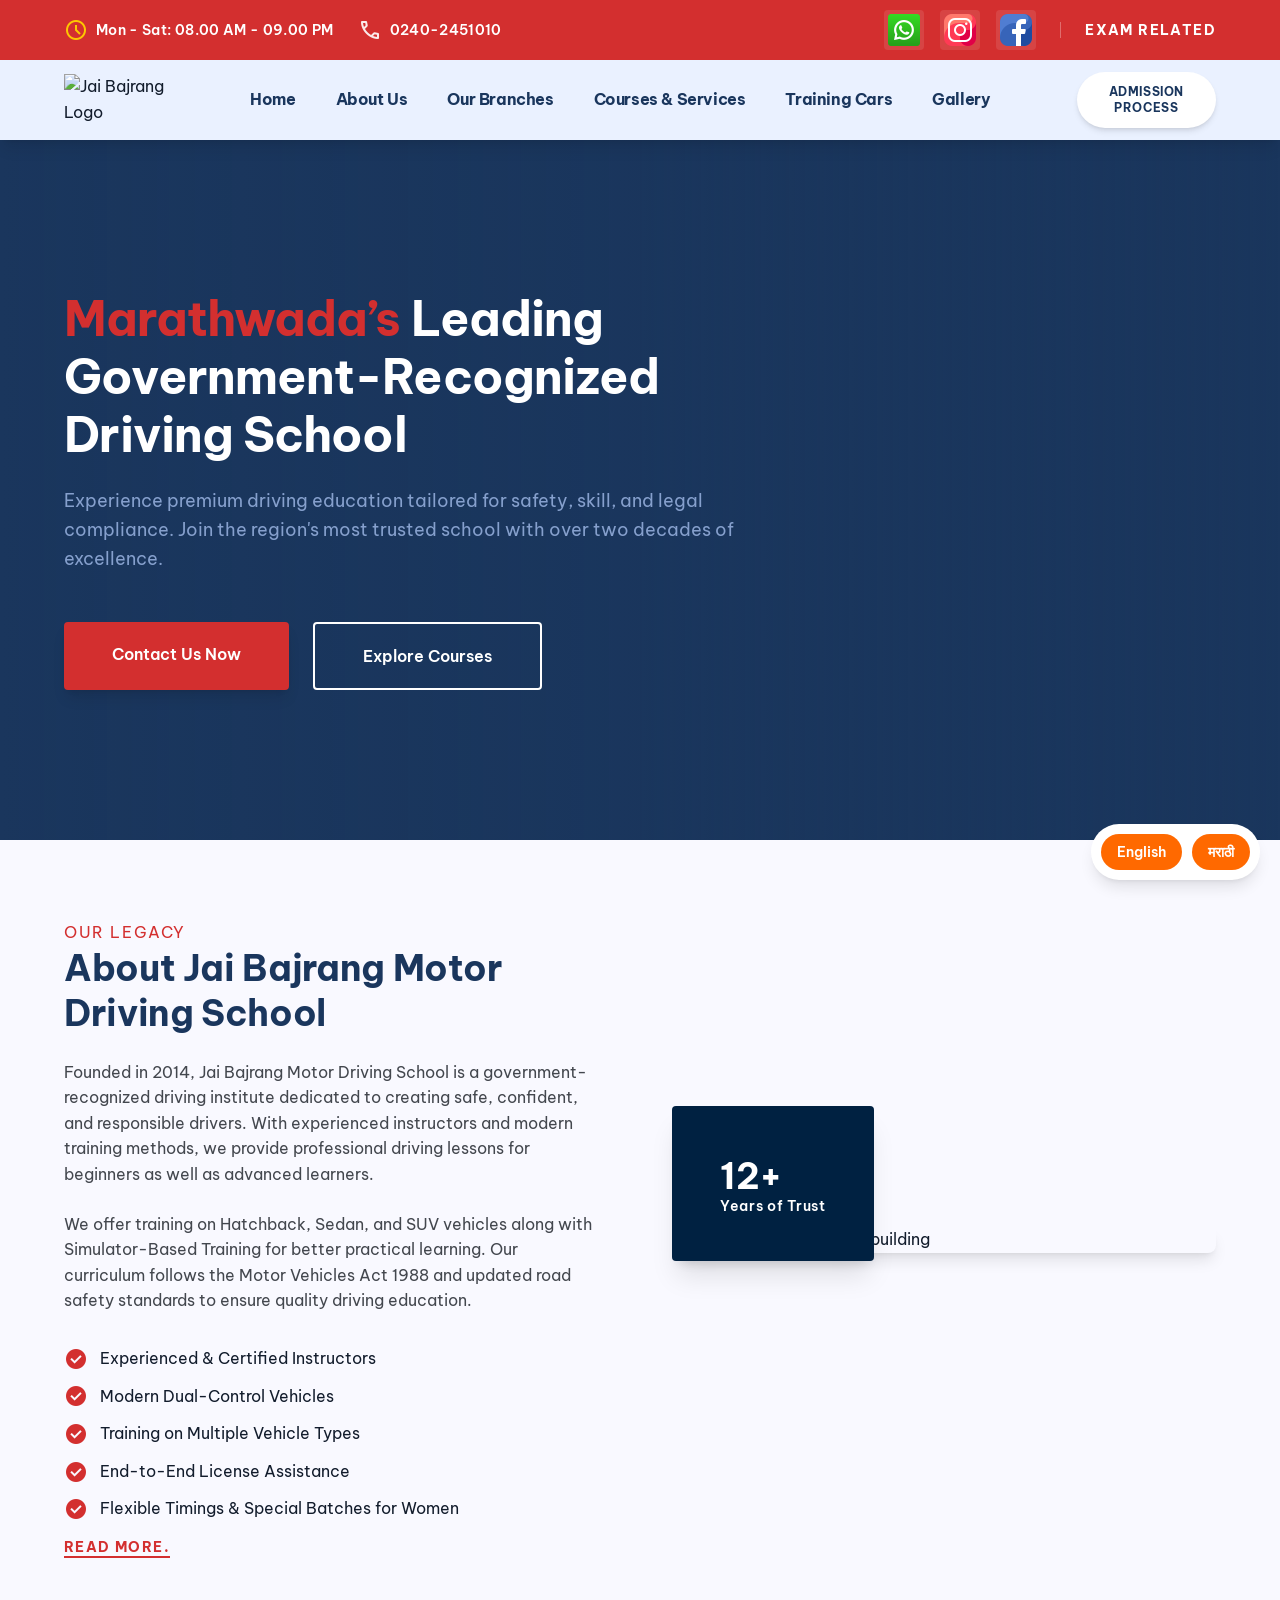
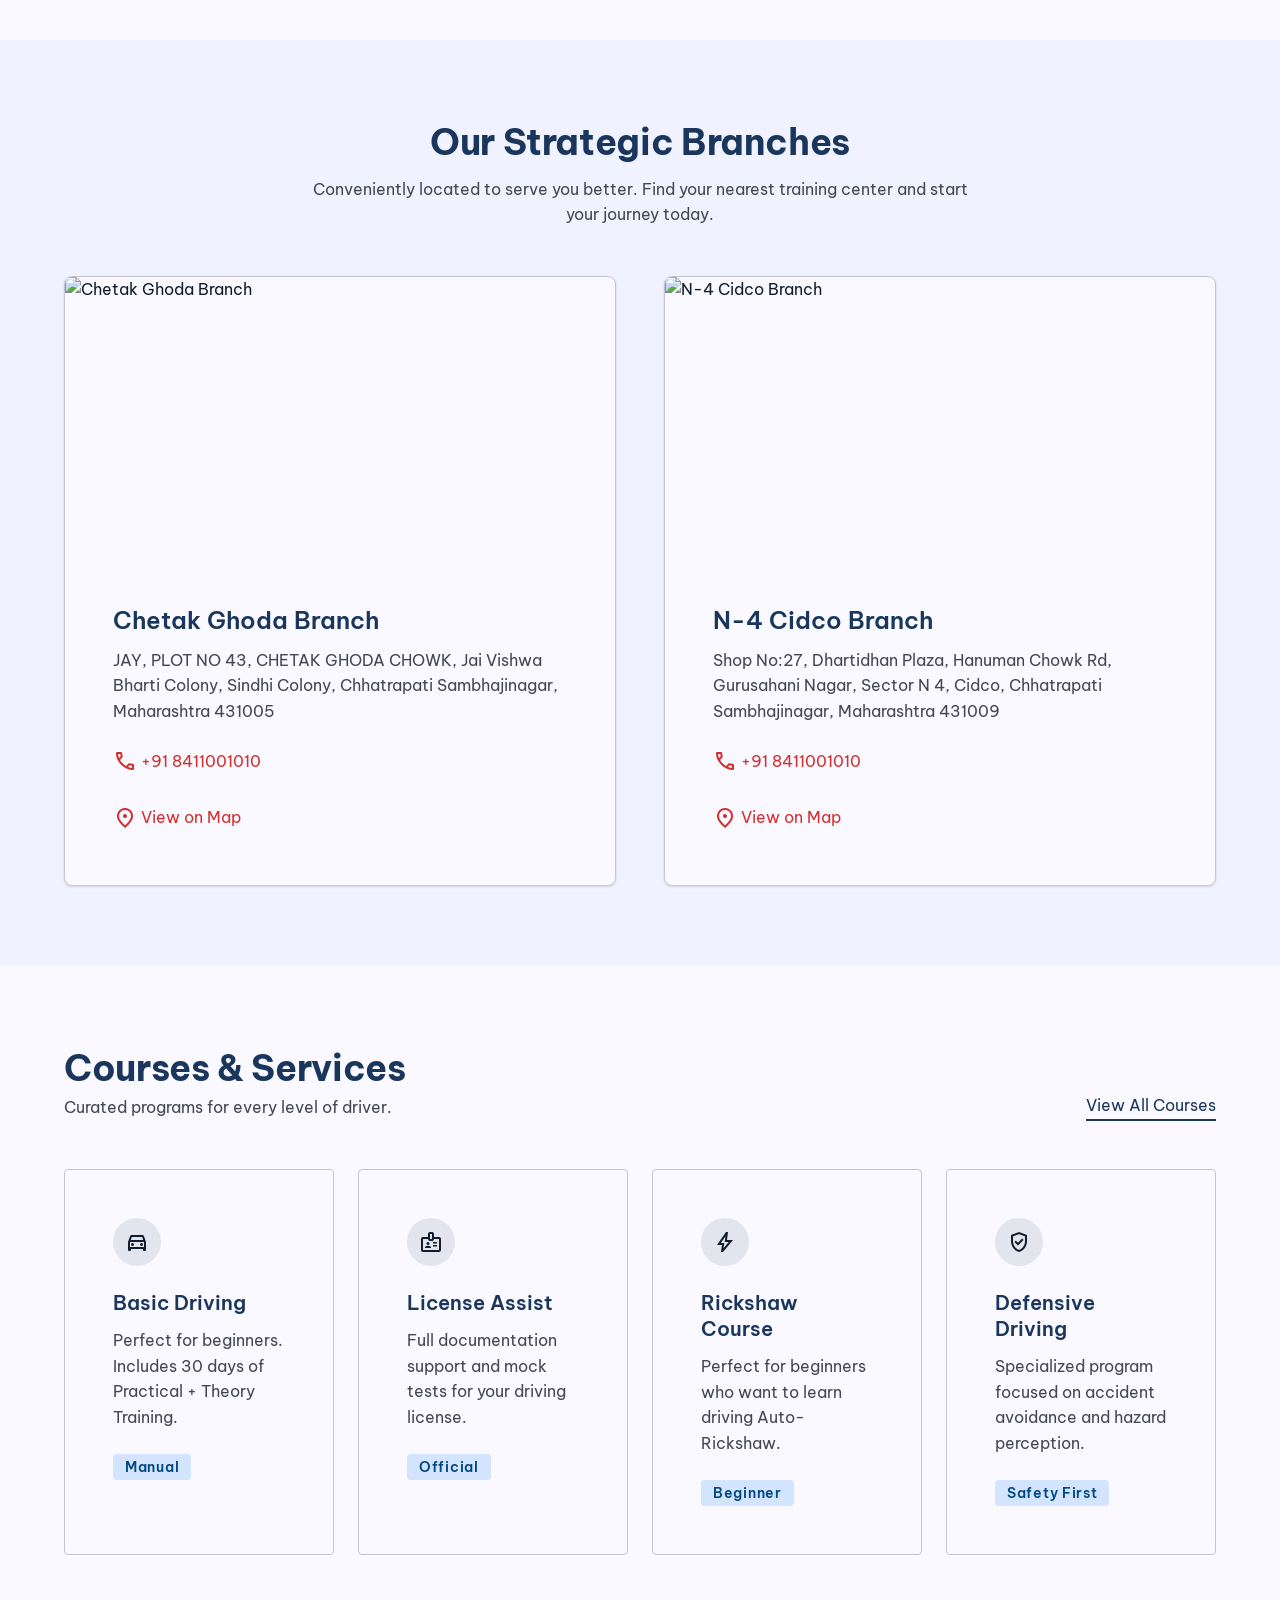
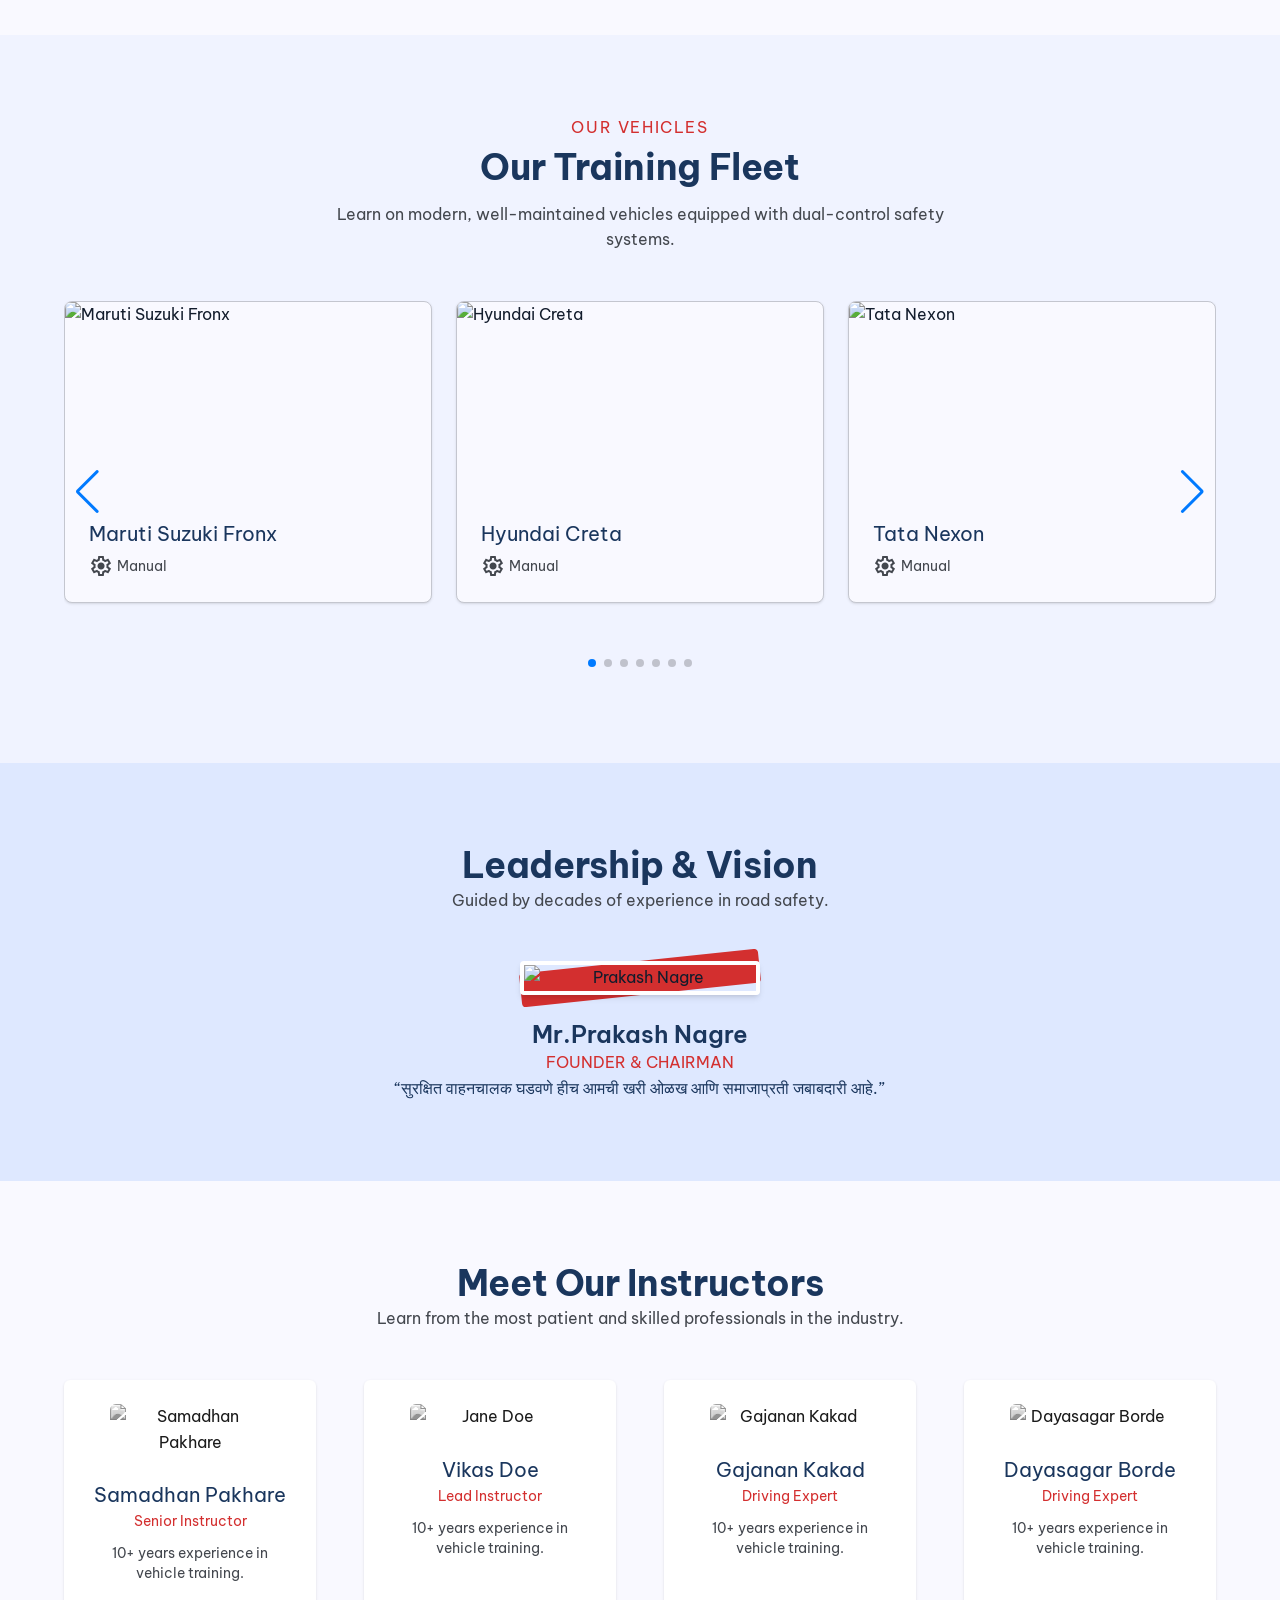
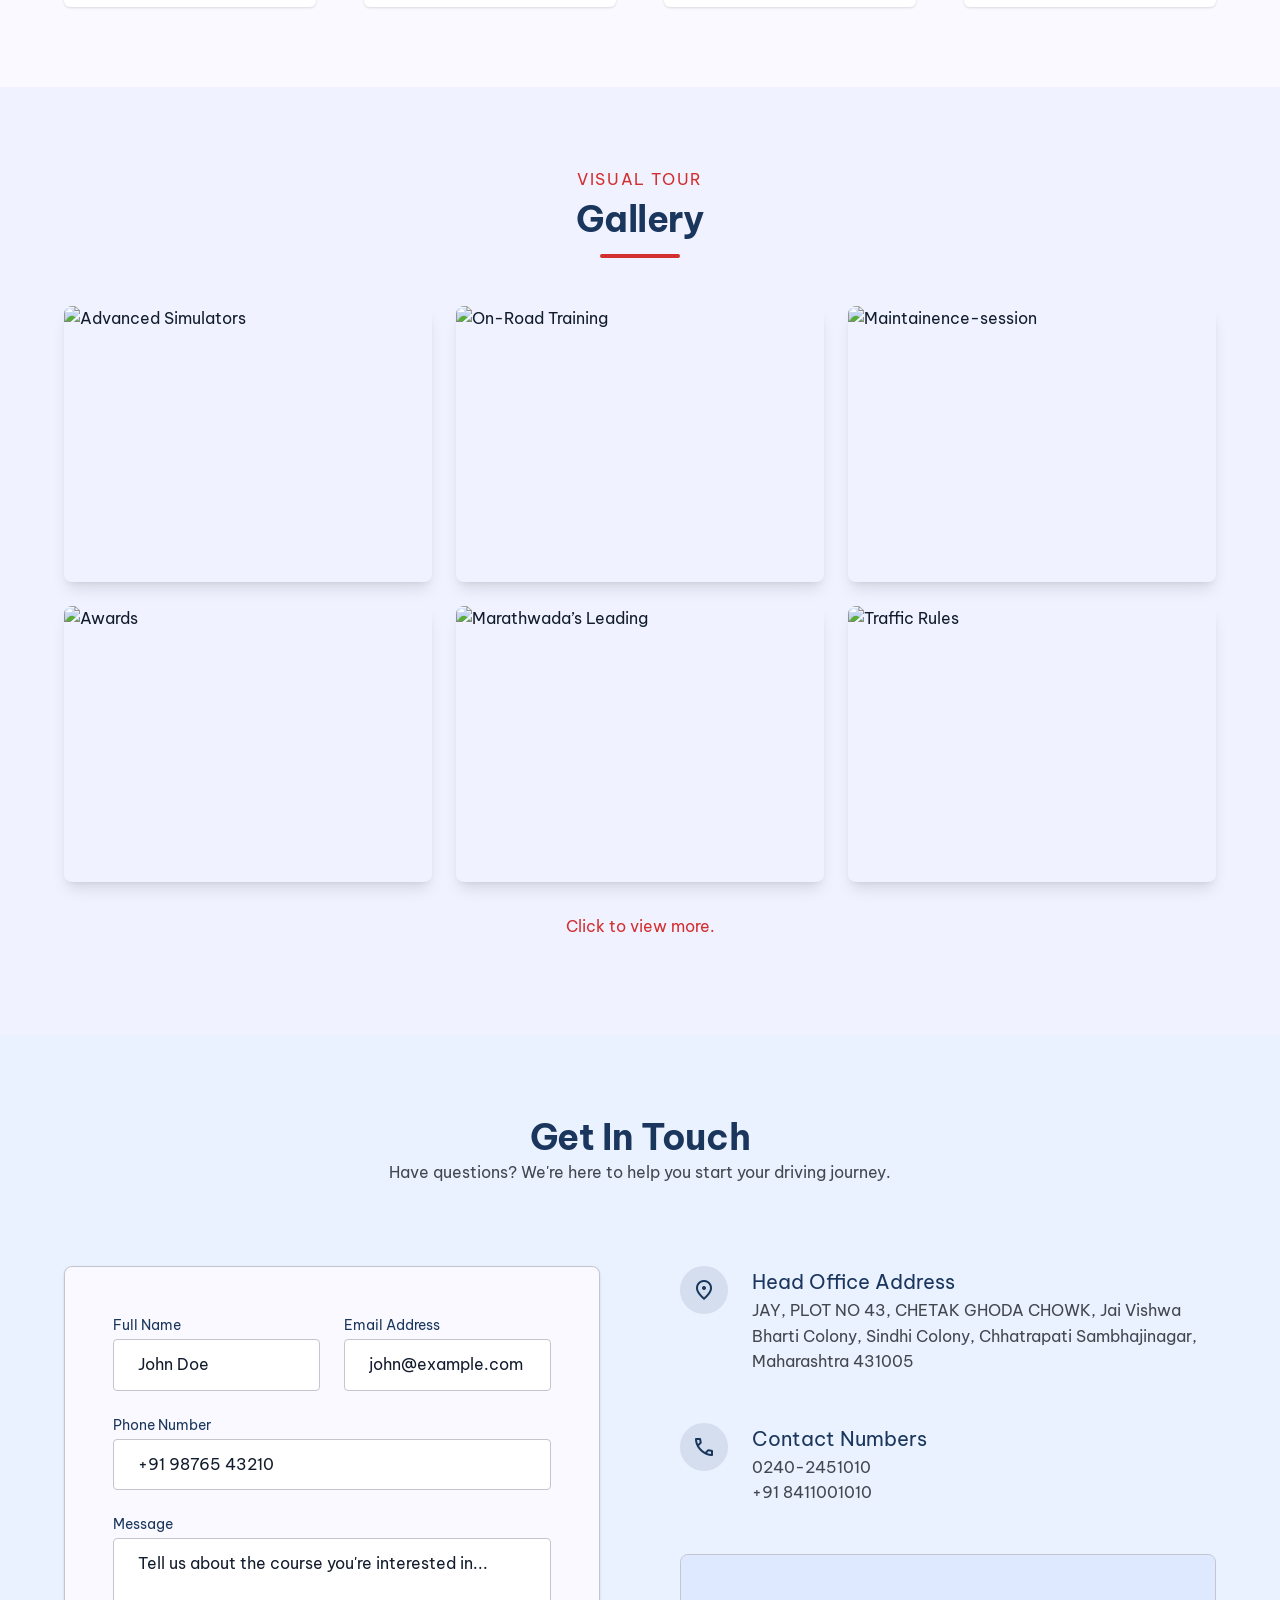
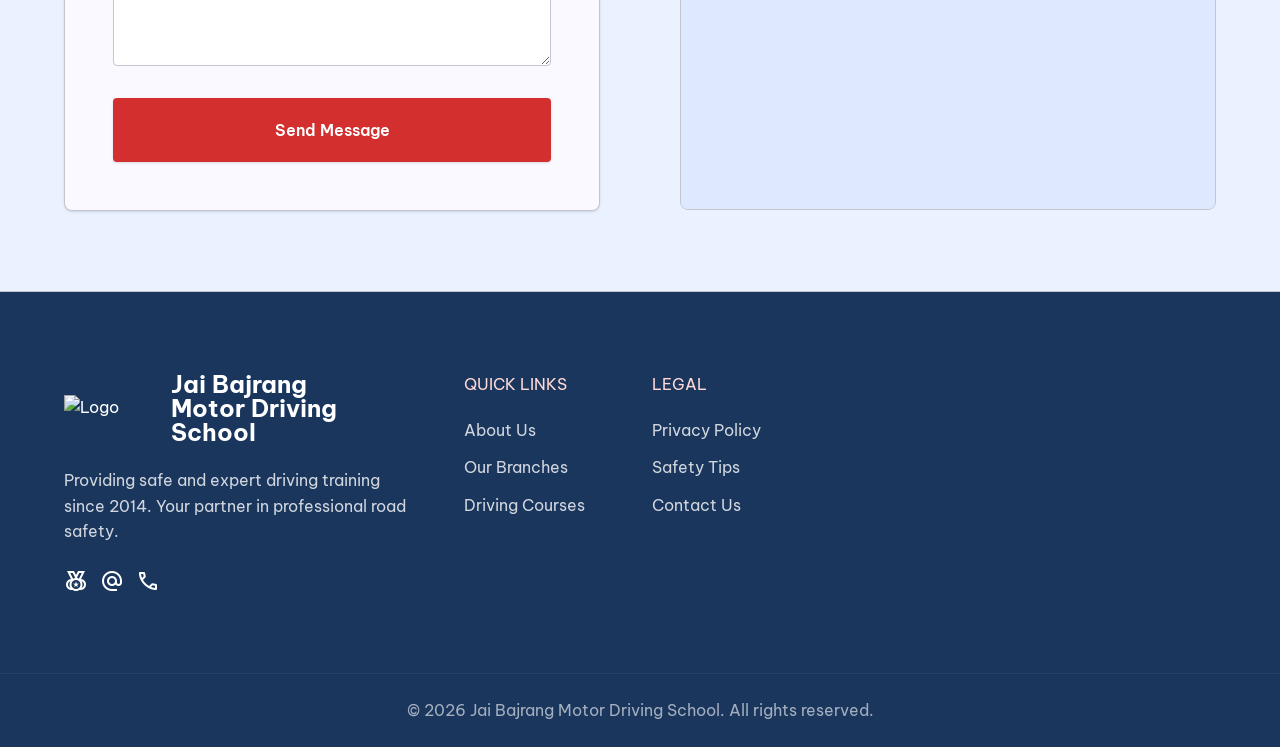
==== index.html @ cf5bb621 "first testing first testing" ====
<!doctype html>
<html lang="en">
  <head>
    <meta charset="UTF-8" />
    <meta name="viewport" content="width=device-width, initial-scale=1.0" />
    <link
      href="https://fonts.googleapis.com/css2?family=Be+Vietnam+Pro:wght@400;600;700&amp;family=Material+Symbols+Outlined:wght,FILL@100..700,0..1&amp;display=swap"
      rel="stylesheet"
    />
    <link
      href="https://cdn.jsdelivr.net/npm/swiper@11/swiper-bundle.min.css"
      rel="stylesheet"
    />
    <title>
      Jai Bajrang Motor Driving School | Best motor driving school Chhatrapati
      Sambhajinagar|Best motor driving school Aurangabad
    </title>
    <link href="./src/output.css" rel="stylesheet" />
  </head>

  <body
    class="bg-background text-on-surface text-body-md selection:bg-secondary-fixed selection:text-on-secondary-fixed"
  >
    <!-- Toggle lang  start-->
    <div id="google_translate_element" class="hidden"></div>

    <!-- Floating Language Toggle -->
    <div
      class="fixed bottom-5 right-5 z-[9999] flex gap-2.5 bg-white p-2.5 rounded-full shadow-lg"
    >
      <button
        onclick="changeLanguage('en')"
        class="border-0 px-4 py-2 rounded-full cursor-pointer text-sm font-semibold bg-orange-500 text-white transition duration-300 hover:bg-orange-600"
      >
        English
      </button>

      <button
        onclick="changeLanguage('mr')"
        class="border-0 px-4 py-2 rounded-full cursor-pointer text-sm font-semibold bg-orange-500 text-white transition duration-300 hover:bg-orange-600"
      >
        मराठी
      </button>
    </div>
    <!-- toggle lang end -->
    <!-- Header section start -->
    <header class="w-full sticky top-0 z-50 shadow-lg">
      <!-- Top Tier (High-contrast Vibrant Red) -->
      <div class="bg-secondary text-white py-2.5">
        <div
          class="max-w-container-max mx-auto px-gutter flex justify-between items-center"
        >
          <div class="flex items-center gap-6">
            <div class="flex items-center gap-2">
              <span
                class="material-symbols-outlined text-[20px] text-yellow-400"
                >schedule</span
              >
              <span class="text-sm font-semibold tracking-wide"
                >Mon - Sat: 08.00 AM - 09.00 PM</span
              >
            </div>
            <div class="hidden sm:flex items-center gap-2">
              <span class="material-symbols-outlined text-[20px] text-white/90"
                >call</span
              >
              <span class="text-sm font-semibold tracking-wide"
                ><a href="tel:0240-2451010" class="hover:text-primary"
                  >0240-2451010</a
                ></span
              >
            </div>
          </div>
          <div class="flex items-center gap-6">
            <div class="flex items-center gap-4">
              <a
                class="hover:scale-110 transition-transform duration-200 bg-white/10 p-1 rounded-sm"
                href="https://wa.me/message/PB4ZGQDD34LAD1"
                target="_blank"
              >
                <img alt="WhatsApp" class="w-8" src="Icons/whatsapp.png" />
              </a>
              <a
                class="hover:scale-110 transition-transform duration-200 bg-white/10 p-1 rounded-sm"
                href="https://www.instagram.com/_bajrang_motor_driving_school_?igsh=OGQ5ZDc2ODk2ZA=="
                target="_blank"
              >
                <img alt="Instagram" class="w-8" src="Icons/instagram.png" />
              </a>
              <a
                class="hover:scale-110 transition-transform duration-200 bg-white/10 p-1 rounded-sm"
                href="https://www.facebook.com/profile.php?id=100064113516939&mibextid=LQQJ4d"
                target="_blank"
              >
                <img alt="Facebook" class="w-8" src="Icons/facebook.png" />
              </a>
            </div>
            <div class="h-4 w-[1px] bg-white/30 hidden sm:block"></div>
            <a
              class="text-sm font-bold tracking-widest hover:text-yellow-400 transition-colors uppercase border-b border-transparent hover:border-yellow-400"
              href="studyMaterial.html"
              >Exam Related</a
            >
          </div>
        </div>
      </div>
      <!-- Bottom Tier -->
      <div class="bg-brand-light-blue py-3">
        <div
          class="max-w-container-max mx-auto px-gutter flex justify-between items-center"
        >
          <div class="flex items-center">
            <a
              class="block transition-transform hover:scale-105 duration-300"
              href="#"
            >
              <img
                alt="Jai Bajrang Logo"
                class="w-25 object-contain"
                src="https://res.cloudinary.com/dybeyyiam/image/upload/f_auto,q_auto/v1778311738/Logo_iwvyze.png"
              />
            </a>
          </div>
          <nav class="hidden lg:flex items-center gap-10">
            <a class="nav-link font-bold text-primary tracking-tight" href="#"
              >Home</a
            >
            <a
              class="nav-link font-bold text-primary tracking-tight"
              href="#about-section"
              >About Us</a
            >
            <a
              class="nav-link font-bold text-primary tracking-tight"
              href="#branch-section"
              >Our Branches</a
            >
            <a
              class="nav-link font-bold text-primary tracking-tight"
              href="#courses-section"
              >Courses & Services</a
            >
            <a
              class="nav-link font-bold text-primary tracking-tight"
              href="#cars-section"
              >Training Cars</a
            >
            <a
              class="nav-link font-bold text-primary tracking-tight"
              href="#gallery-section"
            >
              Gallery</a
            >
          </nav>
          <div class="flex items-center text-center">
            <a
              href="admissionProcess.html"
              class="bg-white text-primary px-8 py-3 rounded-full font-bold uppercase text-xs tracking-wider shadow-md hover:bg-primary hover:text-white hover:shadow-lg transition-all duration-300 active:scale-95"
            >
              Admission <br />
              Process
            </a>
          </div>
        </div>
      </div>
    </header>
    <!-- Header section end -->

    <!-- Main section start -->
    <main>
      <!-- Hero Section Start-->
      <section
        class="relative h-[700px] w-full flex items-center overflow-hidden bg-primary-container"
      >
        <div class="absolute inset-0 z-0">
          <div
            class="w-full h-full bg-cover bg-center opacity-60 mix-blend-overlay"
            style="
              background-image: url(&quot;https://res.cloudinary.com/dybeyyiam/image/upload/v1778311727/cover_ixnvjg.jpg&quot;);
            "
          ></div>
          <div
            class="absolute inset-0 bg-linear-to-r from-primary via-primary/80 to-transparent"
          ></div>
        </div>
        <div
          class="relative z-10 max-w-container-max mx-auto px-gutter w-full reveal"
        >
          <div class="max-w-2xl">
            <h1 class="font-h1 text-h1 text-white mb-md">
              <span class="text-secondary">Marathwada’s</span> Leading
              Government-Recognized Driving School
            </h1>
            <p
              class="text-body-lg text-body-lg text-on-primary-container mb-lg"
            >
              Experience premium driving education tailored for safety, skill,
              and legal compliance. Join the region's most trusted school with
              over two decades of excellence.
            </p>
            <div class="flex flex-wrap gap-md">
              <a
                href="https://wa.me/message/PB4ZGQDD34LAD1"
                class="bg-secondary text-on-secondary px-lg py-md rounded-lg font-button text-button shadow-lg hover:brightness-110 active:scale-95 transition-all"
              >
                Contact Us Now
              </a>
              <a
                href="#courses-section"
                target="_blank"
                class="border-2 border-white text-white px-lg py-md rounded-lg font-button text-button hover:bg-white/10 active:scale-95 transition-all"
              >
                Explore Courses
              </a>
            </div>
          </div>
        </div>
      </section>
      <!-- Hero Section END -->

      <!-- About Section Start -->
      <section id="about-section" class="py-xl bg-surface">
        <div class="max-w-container-max mx-auto px-gutter">
          <div class="grid grid-cols-1 lg:grid-cols-2 gap-xl items-center">
            <div class="space-y-md reveal">
              <span
                class="text-secondary font-label-bold uppercase tracking-widest"
                >Our Legacy</span
              >
              <h2 class="font-h2 text-h2 text-primary">
                About Jai Bajrang Motor Driving School
              </h2>
              <p class="text-body-md text-body-md text-on-surface-variant">
                Founded in 2014, Jai Bajrang Motor Driving School is a
                government-recognized driving institute dedicated to creating
                safe, confident, and responsible drivers. With experienced
                instructors and modern training methods, we provide professional
                driving lessons for beginners as well as advanced learners.
              </p>
              <p class="text-body-md text-body-md text-on-surface-variant">
                We offer training on Hatchback, Sedan, and SUV vehicles along
                with Simulator-Based Training for better practical learning. Our
                curriculum follows the Motor Vehicles Act 1988 and updated road
                safety standards to ensure quality driving education.
              </p>
              <ul class="space-y-sm pt-base">
                <li class="flex items-center gap-sm">
                  <span
                    class="material-symbols-outlined text-secondary"
                    style="font-variation-settings: &quot;FILL&quot; 1"
                    >check_circle</span
                  >
                  <span class="font-label-bold"
                    >Experienced & Certified Instructors</span
                  >
                </li>
                <li class="flex items-center gap-sm">
                  <span
                    class="material-symbols-outlined text-secondary"
                    style="font-variation-settings: &quot;FILL&quot; 1"
                    >check_circle</span
                  >
                  <span class="font-label-bold"
                    >Modern Dual-Control Vehicles</span
                  >
                </li>
                <li class="flex items-center gap-sm">
                  <span
                    class="material-symbols-outlined text-secondary"
                    style="font-variation-settings: &quot;FILL&quot; 1"
                    >check_circle</span
                  >
                  <span class="font-label-bold"
                    >Training on Multiple Vehicle Types</span
                  >
                </li>

                <li class="flex items-center gap-sm">
                  <span
                    class="material-symbols-outlined text-secondary"
                    style="font-variation-settings: &quot;FILL&quot; 1"
                    >check_circle</span
                  >
                  <span class="font-label-bold"
                    >End-to-End License Assistance</span
                  >
                </li>

                <li class="flex items-center gap-sm">
                  <span
                    class="material-symbols-outlined text-secondary"
                    style="font-variation-settings: &quot;FILL&quot; 1"
                    >check_circle</span
                  >
                  <span class="font-label-bold"
                    >Flexible Timings & Special Batches for Women</span
                  >
                </li>

                <li class="gap-sm">
                  <a
                    class="text-sm text-secondary font-bold tracking-widest hover:text-primary transition-colors uppercase border-b-2"
                    href="#"
                    >Read More.</a
                  >
                </li>
              </ul>
            </div>
            <div class="relative reveal">
              <img
                alt="Modern driving school building"
                class="rounded-xl shadow-lg w-full h-auto object-cover"
                src="https://res.cloudinary.com/dybeyyiam/image/upload/f_auto,q_auto/v1778311726/article_a2cuhw.jpg"
              />
              <div
                class="absolute -bottom-base -left-base bg-tertiary text-on-tertiary p-lg rounded-lg shadow-xl hidden md:block"
              >
                <div class="text-h2 font-h2">12+</div>
                <div class="text-label-bold">Years of Trust</div>
              </div>
            </div>
          </div>
        </div>
      </section>
      <!-- About Section END -->

      <!-- Branches Section Start -->
      <section id="branch-section" class="py-xl bg-surface-container-low">
        <div
          class="max-w-container-max mx-auto px-gutter text-center mb-lg reveal"
        >
          <h2 class="font-h2 text-h2 text-primary mb-sm">
            Our Strategic Branches
          </h2>
          <p class="text-on-surface-variant max-w-2xl mx-auto">
            Conveniently located to serve you better. Find your nearest training
            center and start your journey today.
          </p>
        </div>
        <div
          class="max-w-container-max mx-auto px-gutter grid grid-cols-1 md:grid-cols-2 gap-lg reveal"
        >
          <!-- Branch 1 -->
          <div
            class="bg-surface rounded-xl overflow-hidden shadow-sm border border-outline-variant hover:shadow-md transition-shadow flex flex-col"
          >
            <img
              alt="Chetak Ghoda Branch"
              class="h-70 w-full object-cover"
              src="https://res.cloudinary.com/dybeyyiam/image/upload/f_auto,q_auto/v1778311726/chetakGhodaBranch_win5jb.webp"
            />
            <div class="p-lg flex-grow">
              <h3 class="font-h3 text-h3 text-primary mb-sm">
                Chetak Ghoda Branch
              </h3>
              <p class="text-on-surface-variant mb-md">
                <a
                  href="https://maps.app.goo.gl/MxnR8w5K253zYJ8U8"
                  target="_blank"
                >
                  JAY, PLOT NO 43, CHETAK GHODA CHOWK, Jai Vishwa Bharti Colony,
                  Sindhi Colony, Chhatrapati Sambhajinagar, Maharashtra
                  431005</a
                >
              </p>
              <p class="text-on-surface-variant mb-md">
                <a
                  class="inline-flex items-center gap-xs text-secondary font-button hover:underline"
                  href="tel:+918411001010"
                  target="_blank"
                >
                  <span class="material-symbols-outlined">call</span>
                  +91 8411001010
                </a>
              </p>
              <a
                class="inline-flex items-center gap-xs text-secondary font-button hover:underline"
                href="https://maps.app.goo.gl/MxnR8w5K253zYJ8U8"
                target="_blank"
              >
                <span class="material-symbols-outlined">location_on</span> View
                on Map
              </a>
            </div>
          </div>
          <!-- Branch 2 -->
          <div
            class="bg-surface rounded-xl overflow-hidden shadow-sm border border-outline-variant hover:shadow-md transition-shadow flex flex-col"
          >
            <img
              alt="N-4 Cidco Branch"
              class="h-70 w-full object-cover"
              src="https://res.cloudinary.com/dybeyyiam/image/upload/f_auto,q_auto/v1778311743/n4_branch_wzlewt.webp"
            />
            <div class="p-lg grow">
              <h3 class="font-h3 text-h3 text-primary mb-sm">
                N-4 Cidco Branch
              </h3>
              <p class="text-on-surface-variant mb-md">
                <a
                  href="https://maps.app.goo.gl/WBZq2Gvz9jHckt78A"
                  target="_blank"
                  >Shop No:27, Dhartidhan Plaza, Hanuman Chowk Rd, Gurusahani
                  Nagar, Sector N 4, Cidco, Chhatrapati Sambhajinagar,
                  Maharashtra 431009</a
                >
              </p>
              <p class="text-on-surface-variant mb-md">
                <a
                  class="inline-flex items-center gap-xs text-secondary font-button hover:underline"
                  href="tel:+918411001010"
                  target="_blank"
                >
                  <span class="material-symbols-outlined">call</span>
                  +91 8411001010
                </a>
              </p>

              <a
                class="inline-flex items-center gap-xs text-secondary font-button hover:underline"
                href="https://maps.app.goo.gl/WBZq2Gvz9jHckt78A"
                target="_blank"
              >
                <span class="material-symbols-outlined">location_on</span> View
                on Map
              </a>
            </div>
          </div>
        </div>
      </section>

      <!-- Courses and Services Section Start -->
      <section id="courses-section" class="py-xl bg-surface">
        <div class="max-w-container-max mx-auto px-gutter">
          <div class="flex justify-between items-end mb-lg reveal">
            <div class="text-left">
              <h2 class="font-h2 text-h2 text-primary">
                Courses &amp; Services
              </h2>
              <p class="text-on-surface-variant mt-xs">
                Curated programs for every level of driver.
              </p>
            </div>
            <div class="hidden md:block">
              <button
                class="text-primary border-b-2 border-primary font-button"
              >
                View All Courses
              </button>
            </div>
          </div>
          <div
            class="grid grid-cols-1 md:grid-cols-2 lg:grid-cols-4 gap-md reveal"
          >
            <div
              class="p-lg bg-surface border border-outline-variant rounded-lg hover:border-primary transition-colors group"
            >
              <div
                class="w-12 h-12 bg-primary/10 rounded-full flex items-center justify-center mb-md group-hover:bg-primary group-hover:text-white transition-colors"
              >
                <span class="material-symbols-outlined">directions_car</span>
              </div>
              <h4 class="font-h3 text-h3 text-primary mb-sm text-[20px]">
                Basic Driving
              </h4>
              <p class="text-body-md text-on-surface-variant mb-md">
                Perfect for beginners. Includes 30 days of Practical + Theory
                Training.
              </p>
              <span
                class="bg-tertiary-fixed text-on-tertiary-fixed-variant px-sm py-xs rounded text-label-bold"
                >Manual</span
              >
            </div>

            <div
              class="p-lg bg-surface border border-outline-variant rounded-lg hover:border-primary transition-colors group"
            >
              <div
                class="w-12 h-12 bg-primary/10 rounded-full flex items-center justify-center mb-md group-hover:bg-primary group-hover:text-white transition-colors"
              >
                <span class="material-symbols-outlined">badge</span>
              </div>
              <h4 class="font-h3 text-h3 text-primary mb-sm text-[20px]">
                License Assist
              </h4>
              <p class="text-body-md text-on-surface-variant mb-md">
                Full documentation support and mock tests for your driving
                license.
              </p>
              <span
                class="bg-tertiary-fixed text-on-tertiary-fixed-variant px-sm py-xs rounded text-label-bold"
                >Official</span
              >
            </div>

            <div
              class="p-lg bg-surface border border-outline-variant rounded-lg hover:border-primary transition-colors group"
            >
              <div
                class="w-12 h-12 bg-primary/10 rounded-full flex items-center justify-center mb-md group-hover:bg-primary group-hover:text-white transition-colors"
              >
                <span class="material-symbols-outlined">bolt</span>
              </div>
              <h4 class="font-h3 text-h3 text-primary mb-sm text-[20px]">
                Rickshaw Course
              </h4>
              <p class="text-body-md text-on-surface-variant mb-md">
                Perfect for beginners who want to learn driving Auto-Rickshaw.
              </p>
              <span
                class="bg-tertiary-fixed text-on-tertiary-fixed-variant px-sm py-xs rounded text-label-bold"
                >Beginner</span
              >
            </div>
            <div
              class="p-lg bg-surface border border-outline-variant rounded-lg hover:border-primary transition-colors group"
            >
              <div
                class="w-12 h-12 bg-primary/10 rounded-full flex items-center justify-center mb-md group-hover:bg-primary group-hover:text-white transition-colors"
              >
                <span class="material-symbols-outlined">verified_user</span>
              </div>
              <h4 class="font-h3 text-h3 text-primary mb-sm text-[20px]">
                Defensive Driving
              </h4>
              <p class="text-body-md text-on-surface-variant mb-md">
                Specialized program focused on accident avoidance and hazard
                perception.
              </p>
              <span
                class="bg-tertiary-fixed text-on-tertiary-fixed-variant px-sm py-xs rounded text-label-bold"
                >Safety First</span
              >
            </div>
          </div>
        </div>
      </section>

      <!-- Courses and Services Section End -->

      <!-- Our Cars Section Start -->
      <section
        id="cars-section"
        class="py-xl bg-surface-container-low overflow-hidden"
      >
        <div class="max-w-container-max mx-auto px-gutter">
          <div class="text-center mb-lg reveal">
            <span
              class="text-secondary font-label-bold uppercase tracking-widest"
              >Our Vehicles</span
            >
            <h2 class="font-h2 text-h2 text-primary mt-xs">
              Our Training Fleet
            </h2>
            <p class="text-on-surface-variant max-w-2xl mx-auto mt-sm">
              Learn on modern, well-maintained vehicles equipped with
              dual-control safety systems.
            </p>
          </div>
          <div class="swiper fleet-swiper reveal">
            <div class="swiper-wrapper pb-xl">
              <!-- Car 1 -->
              <div class="swiper-slide">
                <div
                  class="bg-surface rounded-xl overflow-hidden border border-outline-variant shadow-sm hover:shadow-md transition-shadow"
                >
                  <img
                    alt="Maruti Suzuki Fronx"
                    class="w-full h-48 object-cover"
                    src="https://res.cloudinary.com/dybeyyiam/image/upload/f_auto,q_auto/v1778312111/fronx1_hrblx8.png"
                  />
                  <div class="p-md">
                    <h4 class="font-h3 text-primary text-[20px] mb-xs">
                      Maruti Suzuki Fronx
                    </h4>
                    <div
                      class="flex items-center gap-xs text-on-surface-variant"
                    >
                      <span class="material-symbols-outlined text-sm"
                        >settings</span
                      >
                      <span class="text-sm font-label-bold">Manual</span>
                    </div>
                  </div>
                </div>
              </div>
              <!-- Car 2 -->
              <div class="swiper-slide">
                <div
                  class="bg-surface rounded-xl overflow-hidden border border-outline-variant shadow-sm hover:shadow-md transition-shadow"
                >
                  <img
                    alt="Hyundai Creta"
                    class="w-full h-48 object-cover"
                    src="https://res.cloudinary.com/dybeyyiam/image/upload/f_auto,q_auto/v1778312110/hyundaiCreta_ulmo3u.webp"
                  />
                  <div class="p-md">
                    <h4 class="font-h3 text-primary text-[20px] mb-xs">
                      Hyundai Creta
                    </h4>
                    <div
                      class="flex items-center gap-xs text-on-surface-variant"
                    >
                      <span class="material-symbols-outlined text-sm"
                        >settings</span
                      >
                      <span class="text-sm font-label-bold">Manual</span>
                    </div>
                  </div>
                </div>
              </div>
              <!-- Car 3 -->
              <div class="swiper-slide">
                <div
                  class="bg-surface rounded-xl overflow-hidden border border-outline-variant shadow-sm hover:shadow-md transition-shadow"
                >
                  <img
                    alt="Tata Nexon"
                    class="w-full h-48 object-cover"
                    src="https://res.cloudinary.com/dybeyyiam/image/upload/f_auto,q_auto/v1778312111/Tata_nexon_vuyatd.png"
                  />
                  <div class="p-md">
                    <h4 class="font-h3 text-primary text-[20px] mb-xs">
                      Tata Nexon
                    </h4>
                    <div
                      class="flex items-center gap-xs text-on-surface-variant"
                    >
                      <span class="material-symbols-outlined text-sm"
                        >settings</span
                      >
                      <span class="text-sm font-label-bold">Manual</span>
                    </div>
                  </div>
                </div>
              </div>
              <!-- Car 4 -->
              <div class="swiper-slide">
                <div
                  class="bg-surface rounded-xl overflow-hidden border border-outline-variant shadow-sm hover:shadow-md transition-shadow"
                >
                  <img
                    alt="Honda Aura"
                    class="w-full h-48 object-cover"
                    src="https://res.cloudinary.com/dybeyyiam/image/upload/f_auto,q_auto/v1778312110/aura1_rwsyol.png"
                  />
                  <div class="p-md">
                    <h4 class="font-h3 text-primary text-[20px] mb-xs">
                      Honda Aura
                    </h4>
                    <div
                      class="flex items-center gap-xs text-on-surface-variant"
                    >
                      <span class="material-symbols-outlined text-sm"
                        >settings</span
                      >
                      <span class="text-sm font-label-bold">Manual</span>
                    </div>
                  </div>
                </div>
              </div>
              <!-- Car 5 -->
              <div class="swiper-slide">
                <div
                  class="bg-surface rounded-xl overflow-hidden border border-outline-variant shadow-sm hover:shadow-md transition-shadow"
                >
                  <img
                    alt="Hyundai Venue"
                    class="w-full h-48 object-cover"
                    src="https://res.cloudinary.com/dybeyyiam/image/upload/f_auto,q_auto/v1778312111/venue_qwzaks.webp"
                  />
                  <div class="p-md">
                    <h4 class="font-h3 text-primary text-[20px] mb-xs">
                      Hyundai Venue
                    </h4>
                    <div
                      class="flex items-center gap-xs text-on-surface-variant"
                    >
                      <span class="material-symbols-outlined text-sm"
                        >settings</span
                      >
                      <span class="text-sm font-label-bold"
                        >Manual Transmission</span
                      >
                    </div>
                  </div>
                </div>
              </div>

              <!-- Car 6 -->
              <div class="swiper-slide">
                <div
                  class="bg-surface rounded-xl overflow-hidden border border-outline-variant shadow-sm hover:shadow-md transition-shadow"
                >
                  <img
                    alt="Kia Seltos"
                    class="w-full h-48 object-contain"
                    src="https://res.cloudinary.com/dybeyyiam/image/upload/f_auto,q_auto/v1778312112/KIA_shdcwq.png"
                  />
                  <div class="p-md">
                    <h4 class="font-h3 text-primary text-[20px] mb-xs">
                      Kia Seltos
                    </h4>
                    <div
                      class="flex items-center gap-xs text-on-surface-variant"
                    >
                      <span class="material-symbols-outlined text-sm"
                        >settings</span
                      >
                      <span class="text-sm font-label-bold">Manual</span>
                    </div>
                  </div>
                </div>
              </div>
              <!-- Car 7 -->
              <div class="swiper-slide">
                <div
                  class="bg-surface rounded-xl overflow-hidden border border-outline-variant shadow-sm hover:shadow-md transition-shadow"
                >
                  <img
                    alt="Bajaj Auto RE"
                    class="w-full h-48 object-contain"
                    src="https://res.cloudinary.com/dybeyyiam/image/upload/f_auto,q_auto/v1778312110/auto_ndtg7v.png"
                  />
                  <div class="p-md">
                    <h4 class="font-h3 text-primary text-[20px] mb-xs">
                      Bajaj Auto RE
                    </h4>
                    <div
                      class="flex items-center gap-xs text-on-surface-variant"
                    >
                      <span class="material-symbols-outlined text-sm"
                        >settings</span
                      >
                      <span class="text-sm font-label-bold">Manual</span>
                    </div>
                  </div>
                </div>
              </div>
            </div>
            <!-- Navigation -->
            <div class="swiper-button-next"></div>
            <div class="swiper-button-prev"></div>
            <div class="swiper-pagination"></div>
          </div>
        </div>
      </section>
      <!-- Our Cars Section End -->

      <!-- Founder's Section Start -->
      <section class="py-xl bg-surface-container-high">
        <div class="max-w-container-max mx-auto px-gutter">
          <div class="text-center mb-lg reveal">
            <h2 class="font-h2 text-h2 text-primary">
              Leadership &amp; Vision
            </h2>
            <p class="text-on-surface-variant">
              Guided by decades of experience in road safety.
            </p>
          </div>
          <div class="flex justify-center reveal">
            <div class="text-center group">
              <div class="relative inline-block mb-md">
                <div
                  class="absolute inset-0 bg-secondary rounded-lg -rotate-6 group-hover:rotate-0 transition-transform duration-300"
                ></div>
                <img
                  alt="Prakash Nagre"
                  class="relative w-60 object-cover rounded-lg border-4 border-white shadow-md"
                  src="https://res.cloudinary.com/dybeyyiam/image/upload/f_auto,q_auto/v1778311732/Founder2_mbp06j.jpg"
                />
              </div>
              <h4 class="font-h3 text-h3 text-primary">Mr.Prakash Nagre</h4>
              <p class="text-secondary font-label-bold uppercase">
                Founder &amp; Chairman
              </p>
              <p class="text-primary font-label-bold">
                “सुरक्षित वाहनचालक घडवणे हीच आमची खरी ओळख आणि समाजाप्रती
                जबाबदारी आहे.”
              </p>
            </div>
          </div>
        </div>
      </section>
      <!-- Founder's Section End -->

      <!-- Instructors Section Start -->
      <section class="py-xl bg-surface">
        <div class="max-w-container-max mx-auto px-gutter">
          <div class="text-center mb-lg reveal">
            <h2 class="font-h2 text-h2 text-primary">Meet Our Instructors</h2>
            <p class="text-on-surface-variant">
              Learn from the most patient and skilled professionals in the
              industry.
            </p>
          </div>
          <div
            class="grid grid-cols-1 sm:grid-cols-2 lg:grid-cols-4 gap-lg reveal"
          >
            <!-- Instructor 1 -->
            <div
              class="bg-surface-container-lowest rounded-md p-md text-center shadow-sm hover:shadow-md transition-shadow"
            >
              <img
                alt="Samadhan Pakhare"
                class="w-40 rounded-md mx-auto mb-md object-cover grayscale hover:grayscale-0 transition-all"
                src="https://res.cloudinary.com/dybeyyiam/image/upload/f_auto,q_auto/v1778311751/Samadhan_1_o7y3ej.jpg"
              />
              <h4 class="font-h3 text-primary text-[20px]">Samadhan Pakhare</h4>
              <p class="text-secondary text-sm font-label-bold">
                Senior Instructor
              </p>
              <p class="text-on-surface-variant text-sm mt-sm">
                10+ years experience in vehicle training.
              </p>
            </div>
            <!-- Instructor 2 -->
            <div
              class="bg-surface-container-lowest rounded-md p-md text-center shadow-sm hover:shadow-md transition-shadow"
            >
              <img
                alt="Jane Doe"
                class="w-40 rounded-md mx-auto mb-md object-cover grayscale hover:grayscale-0 transition-all"
                src="https://res.cloudinary.com/dybeyyiam/image/upload/f_auto,q_auto/v1778311733/vikas1_1_moc13l.jpg"
              />
              <h4 class="font-h3 text-primary text-[20px]">Vikas Doe</h4>
              <p class="text-secondary text-sm font-label-bold">
                Lead Instructor
              </p>
              <p class="text-on-surface-variant text-sm mt-sm">
                10+ years experience in vehicle training.
              </p>
            </div>
            <!-- Instructor 3 -->
            <div
              class="bg-surface-container-lowest rounded-md p-md text-center shadow-sm hover:shadow-md transition-shadow"
            >
              <img
                alt="Gajanan Kakad"
                class="w-40 rounded-md mx-auto mb-md object-cover grayscale hover:grayscale-0 transition-all"
                src="https://res.cloudinary.com/dybeyyiam/image/upload/f_auto,q_auto/v1778311744/Gajanan.jpg_1_id9ayf.jpg"
              />
              <h4 class="font-h3 text-primary text-[20px]">Gajanan Kakad</h4>
              <p class="text-secondary text-sm font-label-bold">
                Driving Expert
              </p>
              <p class="text-on-surface-variant text-sm mt-sm">
                10+ years experience in vehicle training.
              </p>
            </div>
            <!-- Instructor 4 -->
            <div
              class="bg-surface-container-lowest rounded-md p-md text-center shadow-sm hover:shadow-md transition-shadow"
            >
              <img
                alt="Dayasagar Borde"
                class="w-40 rounded-md mx-auto mb-md object-cover grayscale hover:grayscale-0 transition-all"
                src="https://res.cloudinary.com/dybeyyiam/image/upload/f_auto,q_auto/v1778311741/Dayasagar_1_svjgro.jpg"
              />
              <h4 class="font-h3 text-primary text-[20px]">Dayasagar Borde</h4>
              <p class="text-secondary text-sm font-label-bold">
                Driving Expert
              </p>
              <p class="text-on-surface-variant text-sm mt-sm">
                10+ years experience in vehicle training.
              </p>
            </div>
          </div>
        </div>
      </section>
      <!-- Instructos Section End -->

      <!-- Gallery Section Section Start -->
      <section id="gallery-section" class="py-xl bg-surface-container-low">
        <div class="max-w-container-max mx-auto px-gutter">
          <div class="text-center mb-lg reveal">
            <span
              class="text-secondary font-label-bold uppercase tracking-widest"
              >Visual Tour</span
            >
            <h2 class="font-h2 text-h2 text-primary mt-xs">Gallery</h2>
            <div class="h-1 w-20 bg-secondary mx-auto mt-sm rounded-full"></div>
          </div>
          <div
            class="grid grid-cols-1 sm:grid-cols-2 lg:grid-cols-3 gap-md reveal"
          >
            <!-- Gallery Item 1 -->
            <div
              class="group relative overflow-hidden rounded-xl shadow-lg aspect-4/3 cursor-pointer"
            >
              <img
                alt="Advanced Simulators"
                class="w-full h-full object-cover transition-transform duration-500 group-hover:scale-110"
                src="https://res.cloudinary.com/dybeyyiam/image/upload/f_auto,q_auto/v1778311746/simulator-session_qk6xj4.webp"
              />
              <div
                class="absolute inset-0 bg-linear-to-t from-primary/90 via-primary/20 to-transparent opacity-0 group-hover:opacity-100 transition-opacity duration-300 flex items-end p-lg"
              >
                <p class="text-white font-h3 text-[18px]">
                  Advanced Simulators
                </p>
              </div>
            </div>
            <!-- Gallery Item 2 -->
            <div
              class="group relative overflow-hidden rounded-xl shadow-lg aspect-4/3 cursor-pointer"
            >
              <img
                alt="On-Road Training"
                class="w-full h-full object-cover transition-transform duration-500 group-hover:scale-110"
                src="https://res.cloudinary.com/dybeyyiam/image/upload/f_auto,q_auto/v1778311745/road-session_1_wkbb2o.jpg"
              />
              <div
                class="absolute inset-0 bg-linear-to-t from-primary/90 via-primary/20 to-transparent opacity-0 group-hover:opacity-100 transition-opacity duration-300 flex items-end p-lg"
              >
                <p class="text-white font-h3 text-[18px]">
                  Dual-Control Vehicles
                </p>
              </div>
            </div>
            <!-- Gallery Item 3 -->
            <div
              class="group relative overflow-hidden rounded-xl shadow-lg aspect-4/3 cursor-pointer"
            >
              <img
                alt="Maintainence-session"
                class="w-full h-full object-cover transition-transform duration-500 group-hover:scale-110"
                src="https://res.cloudinary.com/dybeyyiam/image/upload/f_auto,q_auto/v1778311740/maintainence-session_sb2nca.jpg"
              />
              <div
                class="absolute inset-0 bg-linear-to-t from-primary/90 via-primary/20 to-transparent opacity-0 group-hover:opacity-100 transition-opacity duration-300 flex items-end p-lg"
              >
                <p class="text-white font-h3 text-[18px]">
                  Basic Maintainence Training
                </p>
              </div>
            </div>
            <!-- Gallery Item 4 -->
            <div
              class="group relative overflow-hidden rounded-xl shadow-lg aspect-4/3 cursor-pointer"
            >
              <img
                alt="Awards"
                class="w-full h-full object-cover transition-transform duration-500 group-hover:scale-110"
                src="https://res.cloudinary.com/dybeyyiam/image/upload/f_auto,q_auto/v1778311726/awards_bv6wtg.jpg"
              />
              <div
                class="absolute inset-0 bg-linear-to-t from-primary/90 via-primary/20 to-transparent opacity-0 group-hover:opacity-100 transition-opacity duration-300 flex items-end p-lg"
              >
                <p class="text-white font-h3 text-[18px]">Awards Ceremony</p>
              </div>
            </div>
            <!-- Gallery Item 5 -->
            <div
              class="group relative overflow-hidden rounded-xl shadow-lg aspect-4/3 cursor-pointer"
            >
              <img
                alt="Marathwada’s Leading"
                class="w-full h-full object-contain transition-transform duration-500 group-hover:scale-110"
                src="https://res.cloudinary.com/dybeyyiam/image/upload/f_auto,q_auto/v1778311743/marathwada_qczang.jpg"
              />
              <div
                class="absolute inset-0 bg-linear-to-t from-primary/90 via-primary/20 to-transparent opacity-0 group-hover:opacity-100 transition-opacity duration-300 flex items-end p-lg"
              >
                <p class="text-white font-h3 text-[18px]">
                  Marathwada's Leading
                </p>
              </div>
            </div>
            <!-- Gallery Item 6 -->
            <div
              class="group relative overflow-hidden rounded-xl shadow-lg aspect-4/3 cursor-pointer"
            >
              <img
                alt="Traffic Rules"
                class="w-full h-full object-cover transition-transform duration-500 group-hover:scale-110"
                src="https://res.cloudinary.com/dybeyyiam/image/upload/f_auto,q_auto/v1778311745/rules_xlwn66.webp"
              />
              <div
                class="absolute inset-0 bg-linear-to-t from-primary/90 via-primary/20 to-transparent opacity-0 group-hover:opacity-100 transition-opacity duration-300 flex items-end p-lg"
              >
                <p class="text-white font-h3 text-[18px]">Traffic Rules</p>
              </div>
            </div>
          </div>
          <div class="flex justify-center pt-8 pb-4">
            <p>
              <a
                href="gallery.html"
                class="text-secondary hover:text-primary hover:border-b-2 hover:border-primary"
                >Click to view more.</a
              >
            </p>
          </div>
        </div>
      </section>
      <!-- Gallery Section End -->

      <!-- Contact Section Start -->
      <section class="py-xl bg-brand-light-blue" id="contact">
        <div class="max-w-container-max mx-auto px-gutter">
          <div class="text-center mb-xl reveal">
            <h2 class="font-h2 text-h2 text-primary">Get In Touch</h2>
            <p class="text-on-surface-variant">
              Have questions? We're here to help you start your driving journey.
            </p>
          </div>
          <div class="grid grid-cols-1 lg:grid-cols-2 gap-xl reveal">
            <div
              class="bg-surface p-lg rounded-xl shadow-sm border border-outline-variant"
            >
              <form class="space-y-md">
                <div class="grid grid-cols-1 md:grid-cols-2 gap-md">
                  <div>
                    <label
                      class="block text-sm font-label-bold text-primary mb-xs"
                      >Full Name</label
                    >
                    <input
                      class="w-full px-md py-sm border border-outline-variant rounded bg-surface-container-lowest focus:ring-2 focus:ring-secondary focus:border-transparent outline-none transition-all"
                      placeholder="John Doe"
                      type="text"
                    />
                  </div>
                  <div>
                    <label
                      class="block text-sm font-label-bold text-primary mb-xs"
                      >Email Address</label
                    >
                    <input
                      class="w-full px-md py-sm border border-outline-variant rounded bg-surface-container-lowest focus:ring-2 focus:ring-secondary focus:border-transparent outline-none transition-all"
                      placeholder="john@example.com"
                      type="email"
                    />
                  </div>
                </div>
                <div>
                  <label
                    class="block text-sm font-label-bold text-primary mb-xs"
                    >Phone Number</label
                  >
                  <input
                    class="w-full px-md py-sm border border-outline-variant rounded bg-surface-container-lowest focus:ring-2 focus:ring-secondary focus:border-transparent outline-none transition-all"
                    placeholder="+91 98765 43210"
                    type="tel"
                  />
                </div>
                <div>
                  <label
                    class="block text-sm font-label-bold text-primary mb-xs"
                    >Message</label
                  >
                  <textarea
                    class="w-full px-md py-sm border border-outline-variant rounded bg-surface-container-lowest focus:ring-2 focus:ring-secondary focus:border-transparent outline-none transition-all"
                    placeholder="Tell us about the course you're interested in..."
                    rows="4"
                  ></textarea>
                </div>
                <button
                  class="w-full bg-secondary text-on-secondary py-md rounded-lg font-button text-button shadow hover:brightness-110 active:scale-95 transition-all"
                  type="submit"
                >
                  Send Message
                </button>
              </form>
            </div>
            <div class="space-y-lg">
              <div class="flex gap-md">
                <div
                  class="w-12 h-12 bg-primary/10 rounded-full flex items-center justify-center shrink-0"
                >
                  <span class="material-symbols-outlined text-primary"
                    >location_on</span
                  >
                </div>
                <div>
                  <h4 class="font-h3 text-[20px] text-primary">
                    Head Office Address
                  </h4>
                  <p class="text-on-surface-variant">
                    JAY, PLOT NO 43, CHETAK GHODA CHOWK, Jai Vishwa Bharti
                    Colony, Sindhi Colony, Chhatrapati Sambhajinagar,
                    Maharashtra 431005
                  </p>
                </div>
              </div>
              <div class="flex gap-md">
                <div
                  class="w-12 h-12 bg-primary/10 rounded-full flex items-center justify-center shrink-0"
                >
                  <span class="material-symbols-outlined text-primary"
                    >call</span
                  >
                </div>
                <div>
                  <h4 class="font-h3 text-[20px] text-primary">
                    Contact Numbers
                  </h4>
                  <p class="text-on-surface-variant">
                    0240-2451010<br />+91 8411001010
                  </p>
                </div>
              </div>
              <div
                class="w-full h-64 bg-surface-variant rounded-xl overflow-hidden border border-outline-variant relative"
              >
                <div
                  class="absolute inset-0 flex items-center justify-center bg-surface-container-high"
                >
                  <div class="text-center">
                    <iframe
                      src="https://www.google.com/maps/embed?pb=!1m18!1m12!1m3!1d3752.3654977060337!2d75.3410555!3d19.866782699999998!2m3!1f0!2f0!3f0!3m2!1i1024!2i768!4f13.1!3m3!1m2!1s0x3bdb99e44de99d23%3A0xd947d22b3a8e3664!2sJai%20Bajrang%20Motor%20Driving%20School%20-%20Professional%20Driving%20School%20in%20Aurangabad%20%2CChatrpati%20Sambhajinagar!5e0!3m2!1sen!2sin!4v1778142328392!5m2!1sen!2sin"
                      width="600"
                      height="450"
                      style="border: 0"
                      allowfullscreen=""
                      loading="lazy"
                      referrerpolicy="no-referrer-when-downgrade"
                    ></iframe>
                  </div>
                </div>
              </div>
            </div>
          </div>
        </div>
      </section>
      <!-- Contact Section End -->
    </main>
    <!-- Main section end -->

    <!-- Footer Section Start -->
    <footer
      class="bg-primary dark:bg-primary-container text-on-primary dark:text-on-primary-container full-width border-t border-outline-variant dark:border-outline"
    >
      <div
        class="grid grid-cols-1 md:grid-cols-3 gap-lg w-full px-gutter py-xl max-w-container-max mx-auto"
      >
        <div>
          <div class="flex items-center gap-sm mb-md">
            <img
              alt="Logo"
              class="w-[100px]"
              src="https://res.cloudinary.com/dybeyyiam/image/upload/f_auto,q_auto/v1778311738/Logo_iwvyze.png"
            />
            <div
              class="font-h3 text-h3 font-bold text-on-primary dark:text-on-primary-container leading-none"
            >
              Jai Bajrang <br />
              Motor Driving School
            </div>
          </div>
          <p class="opacity-80 text-body-md text-body-md mb-md">
            Providing safe and expert driving training since 2014. Your partner
            in professional road safety.
          </p>
          <div class="flex gap-sm">
            <span
              class="material-symbols-outlined cursor-pointer hover:text-secondary-fixed transition-colors"
              >social_leaderboard</span
            >
            <span
              class="material-symbols-outlined cursor-pointer hover:text-secondary-fixed transition-colors"
              >alternate_email</span
            >
            <span
              class="material-symbols-outlined cursor-pointer hover:text-secondary-fixed transition-colors"
              >call</span
            >
          </div>
        </div>
        <div class="grid grid-cols-2 gap-md">
          <div class="flex flex-col gap-sm">
            <span class="font-label-bold text-secondary-fixed mb-base uppercase"
              >Quick Links</span
            >
            <a
              class="text-body-md text-body-md text-on-primary dark:text-on-primary-container opacity-80 hover:opacity-100 hover:text-secondary-fixed-dim transition-all"
              href="#"
              >About Us</a
            >
            <a
              class="text-body-md text-body-md text-on-primary dark:text-on-primary-container opacity-80 hover:opacity-100 hover:text-secondary-fixed-dim transition-all"
              href="#"
              >Our Branches</a
            >
            <a
              class="text-body-md text-body-md text-on-primary dark:text-on-primary-container opacity-80 hover:opacity-100 hover:text-secondary-fixed-dim transition-all"
              href="#"
              >Driving Courses</a
            >
          </div>
          <div class="flex flex-col gap-sm">
            <span class="font-label-bold text-secondary-fixed mb-base uppercase"
              >Legal</span
            >
            <a
              class="text-body-md text-body-md text-on-primary dark:text-on-primary-container opacity-80 hover:opacity-100 hover:text-secondary-fixed-dim transition-all"
              href="#"
              >Privacy Policy</a
            >
            <a
              class="text-body-md text-body-md text-on-primary dark:text-on-primary-container opacity-80 hover:opacity-100 hover:text-secondary-fixed-dim transition-all"
              href="#"
              >Safety Tips</a
            >
            <a
              class="text-body-md text-body-md text-on-primary dark:text-on-primary-container opacity-80 hover:opacity-100 hover:text-secondary-fixed-dim transition-all"
              href="#contact"
              >Contact Us</a
            >
          </div>
        </div>
        <div>
          <!-- <span
            class="font-label-bold text-secondary-fixed mb-md block uppercase"
            >Newsletter</span
          >
          <p class="text-body-md opacity-80 mb-md">
            Subscribe for the latest safety tips.
          </p>
          <div class="flex">
            <input
              class="bg-primary-container border-outline text-white px-md py-sm rounded-l focus:ring-secondary focus:border-secondary w-full"
              placeholder="Email Address"
              type="email"
            />
            <button
              class="bg-secondary text-on-secondary px-md rounded-r hover:brightness-110"
            >
              <span class="material-symbols-outlined">send</span>
            </button>
          </div> -->
          <img
            src="https://res.cloudinary.com/dybeyyiam/image/upload/f_auto,q_auto/v1778311727/card_xxxxcf.jpg"
            alt=""
            class="w-full"
          />
        </div>
      </div>
      <div
        class="w-full border-t border-white/10 py-md text-center opacity-60 text-body-md text-body-md"
      >
        © 2026 Jai Bajrang Motor Driving School. All rights reserved.
      </div>
    </footer>
    <!-- Footer Section End -->

    <script src="https://cdn.jsdelivr.net/npm/swiper@11/swiper-bundle.min.js"></script>
    <script src="./scripts/slider.js"></script>
    <script src="./scripts/script.js"></script>
    <div id="google_translate_element" style="display: none"></div>

    <script>
      function googleTranslateElementInit() {
        new google.translate.TranslateElement(
          {
            pageLanguage: "en",
            includedLanguages: "en,mr",
            layout: google.translate.TranslateElement.InlineLayout.SIMPLE,
          },
          "google_translate_element",
        );
      }
    </script>

    <script>
      function googleTranslateElementInit() {
        new google.translate.TranslateElement(
          {
            pageLanguage: "en",
            includedLanguages: "en,mr",
            autoDisplay: false,
          },
          "google_translate_element",
        );
      }

      function changeLanguage(lang) {
        const interval = setInterval(() => {
          const select = document.querySelector(".goog-te-combo");

          if (select) {
            select.value = lang;
            select.dispatchEvent(new Event("change"));
            clearInterval(interval);
          }
        }, 500);
      }
    </script>

    <script src="//translate.google.com/translate_a/element.js?cb=googleTranslateElementInit"></script>
  </body>
</html>
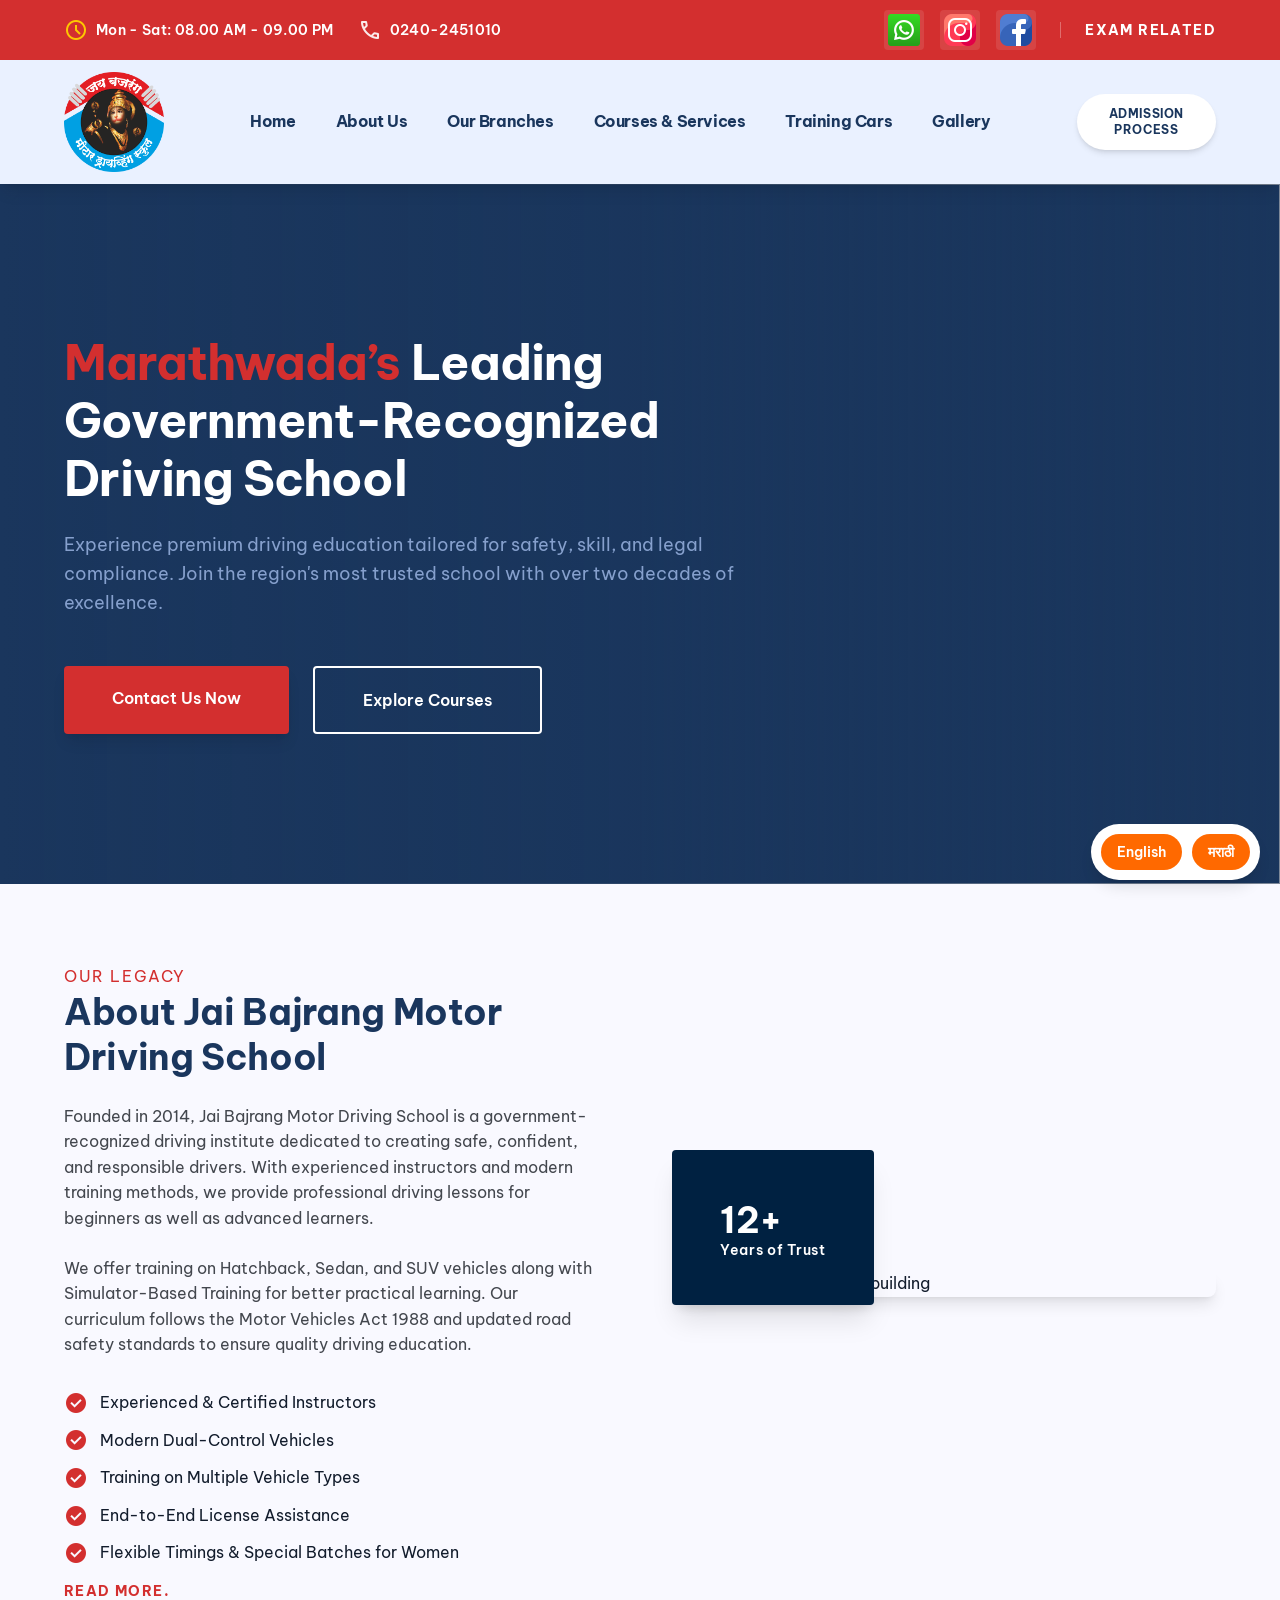
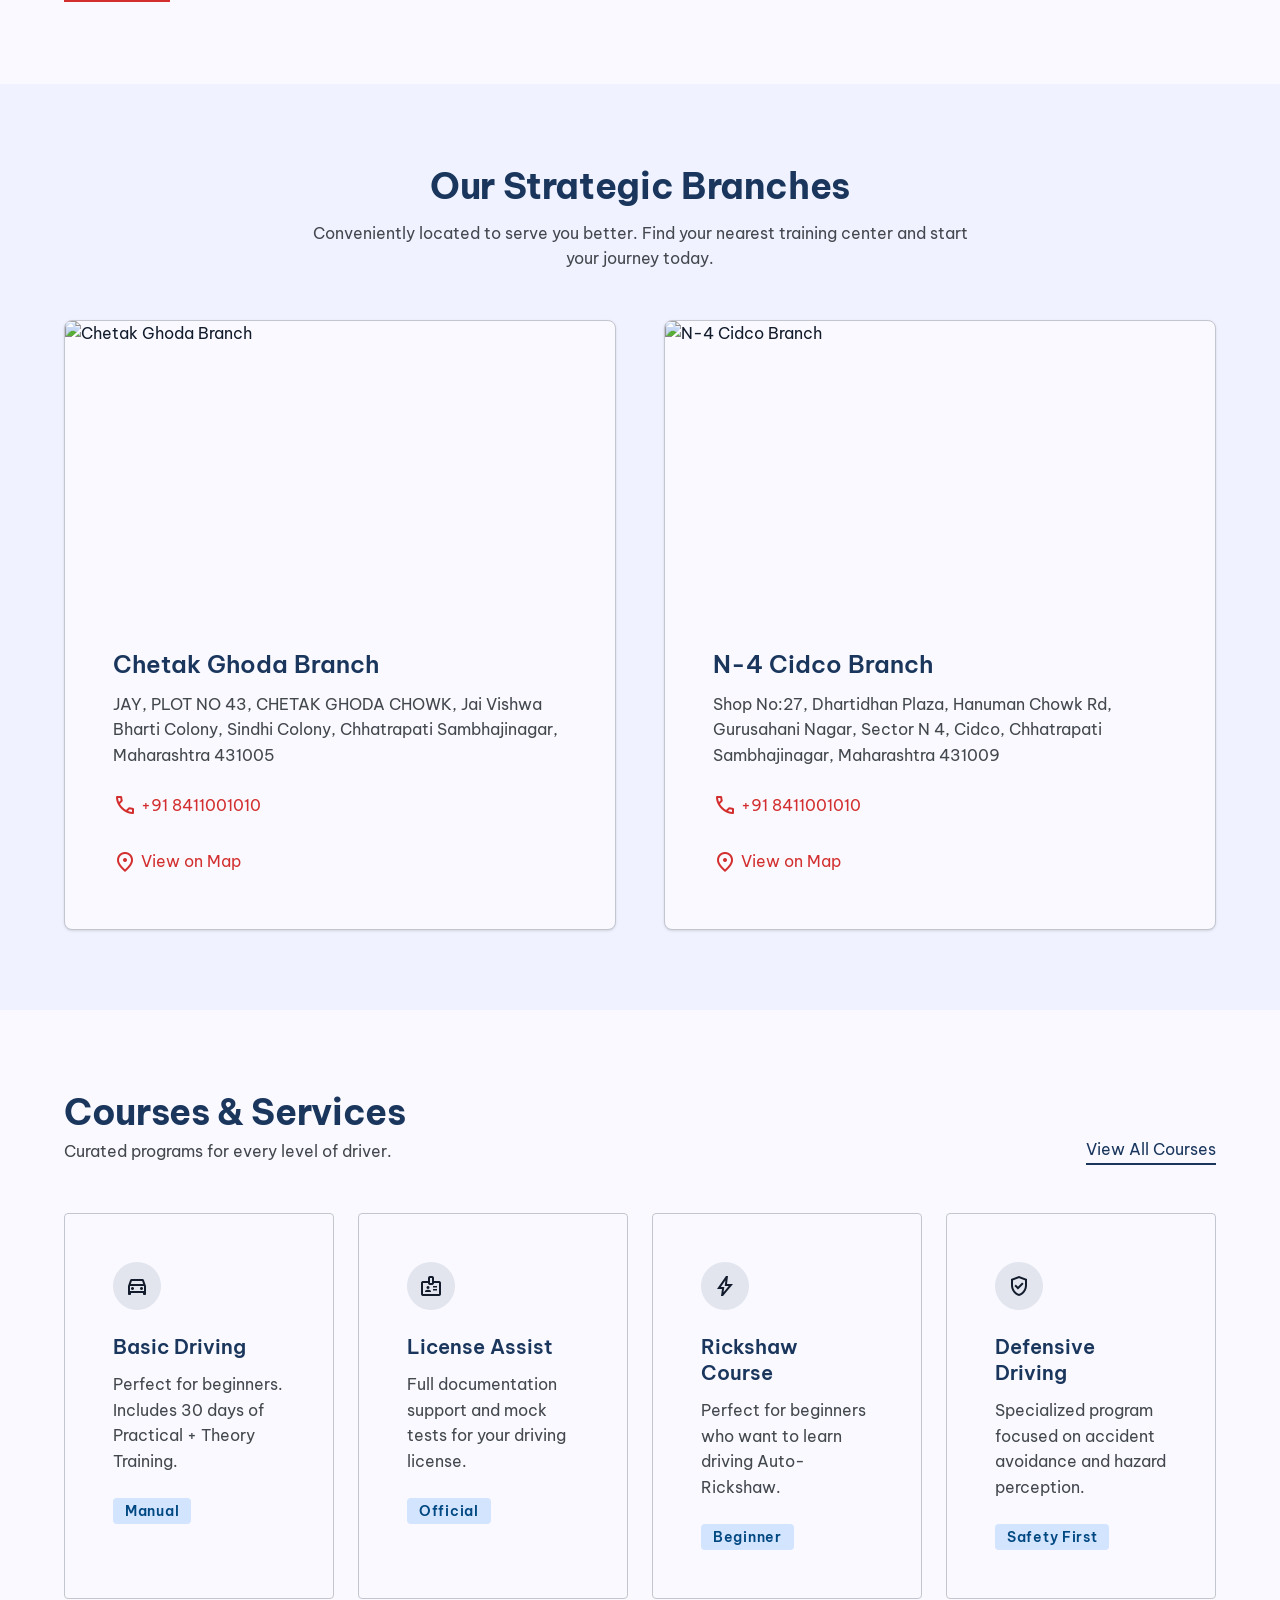
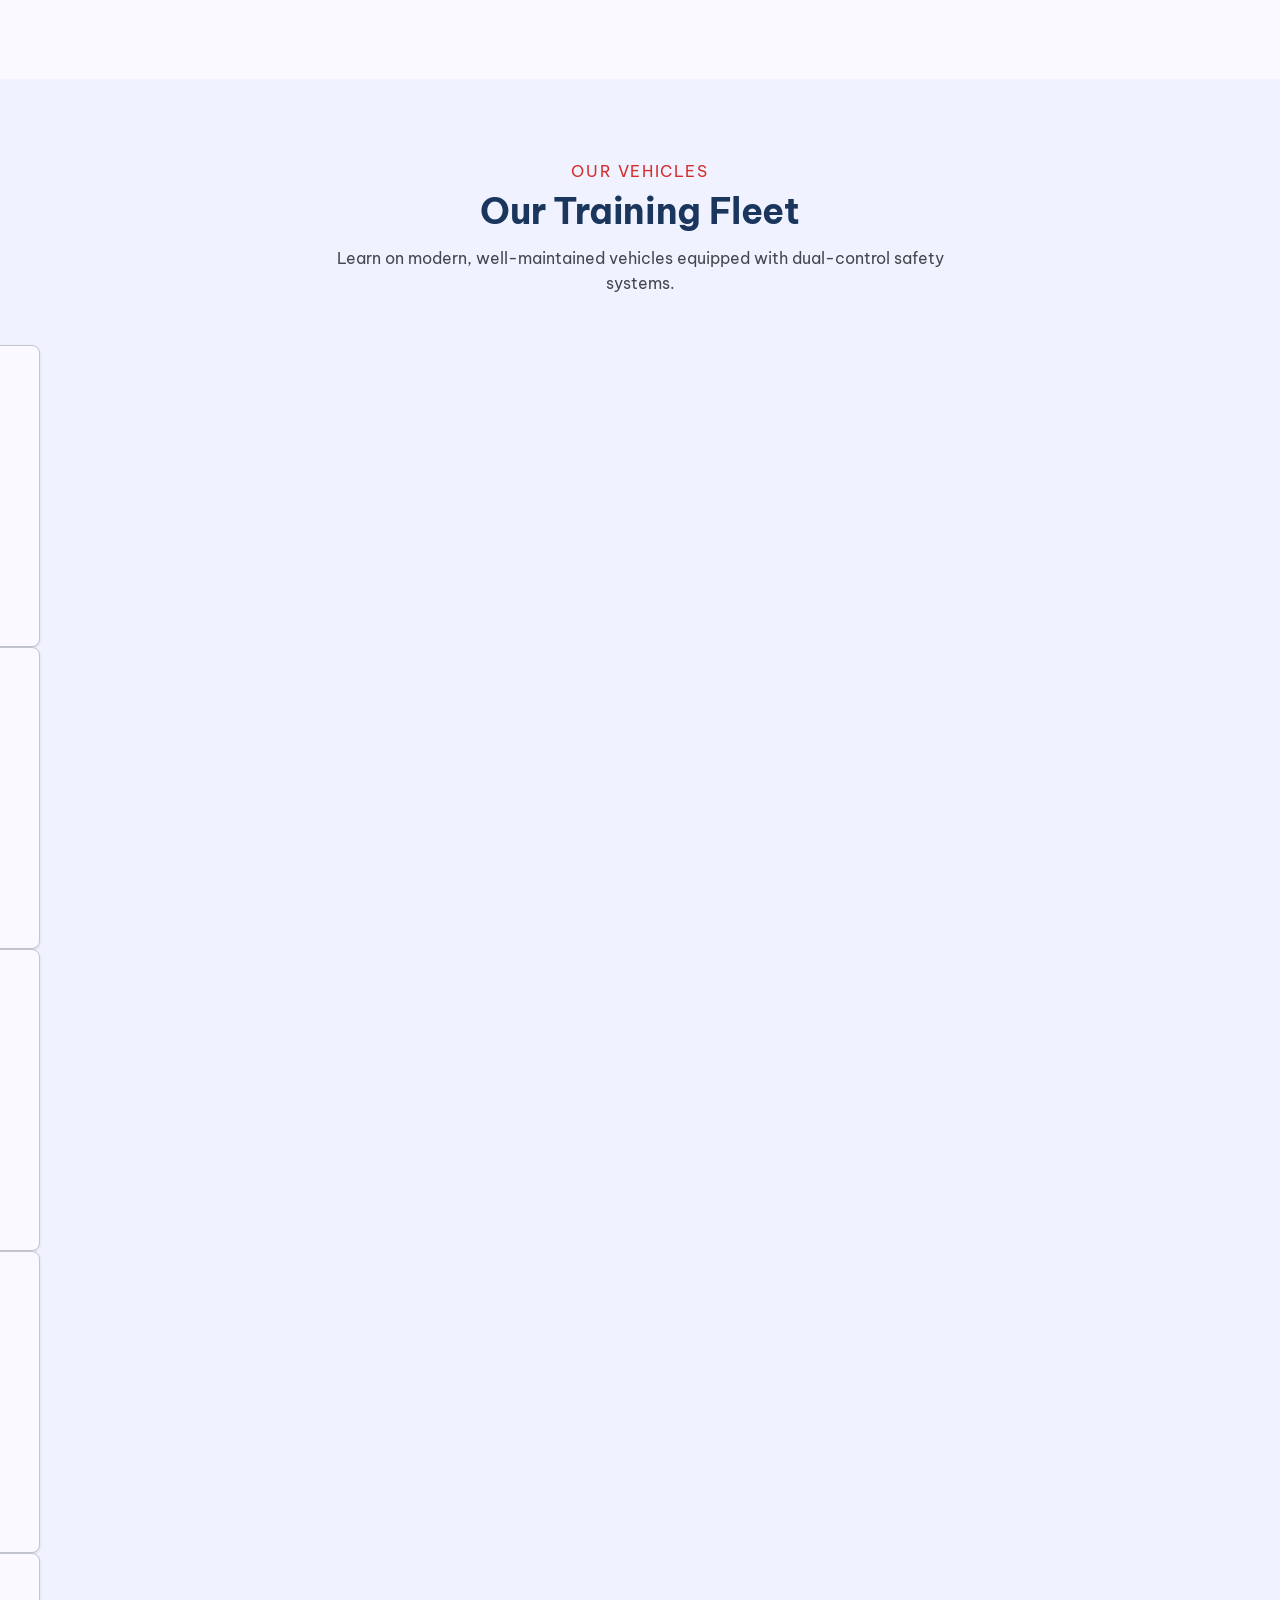
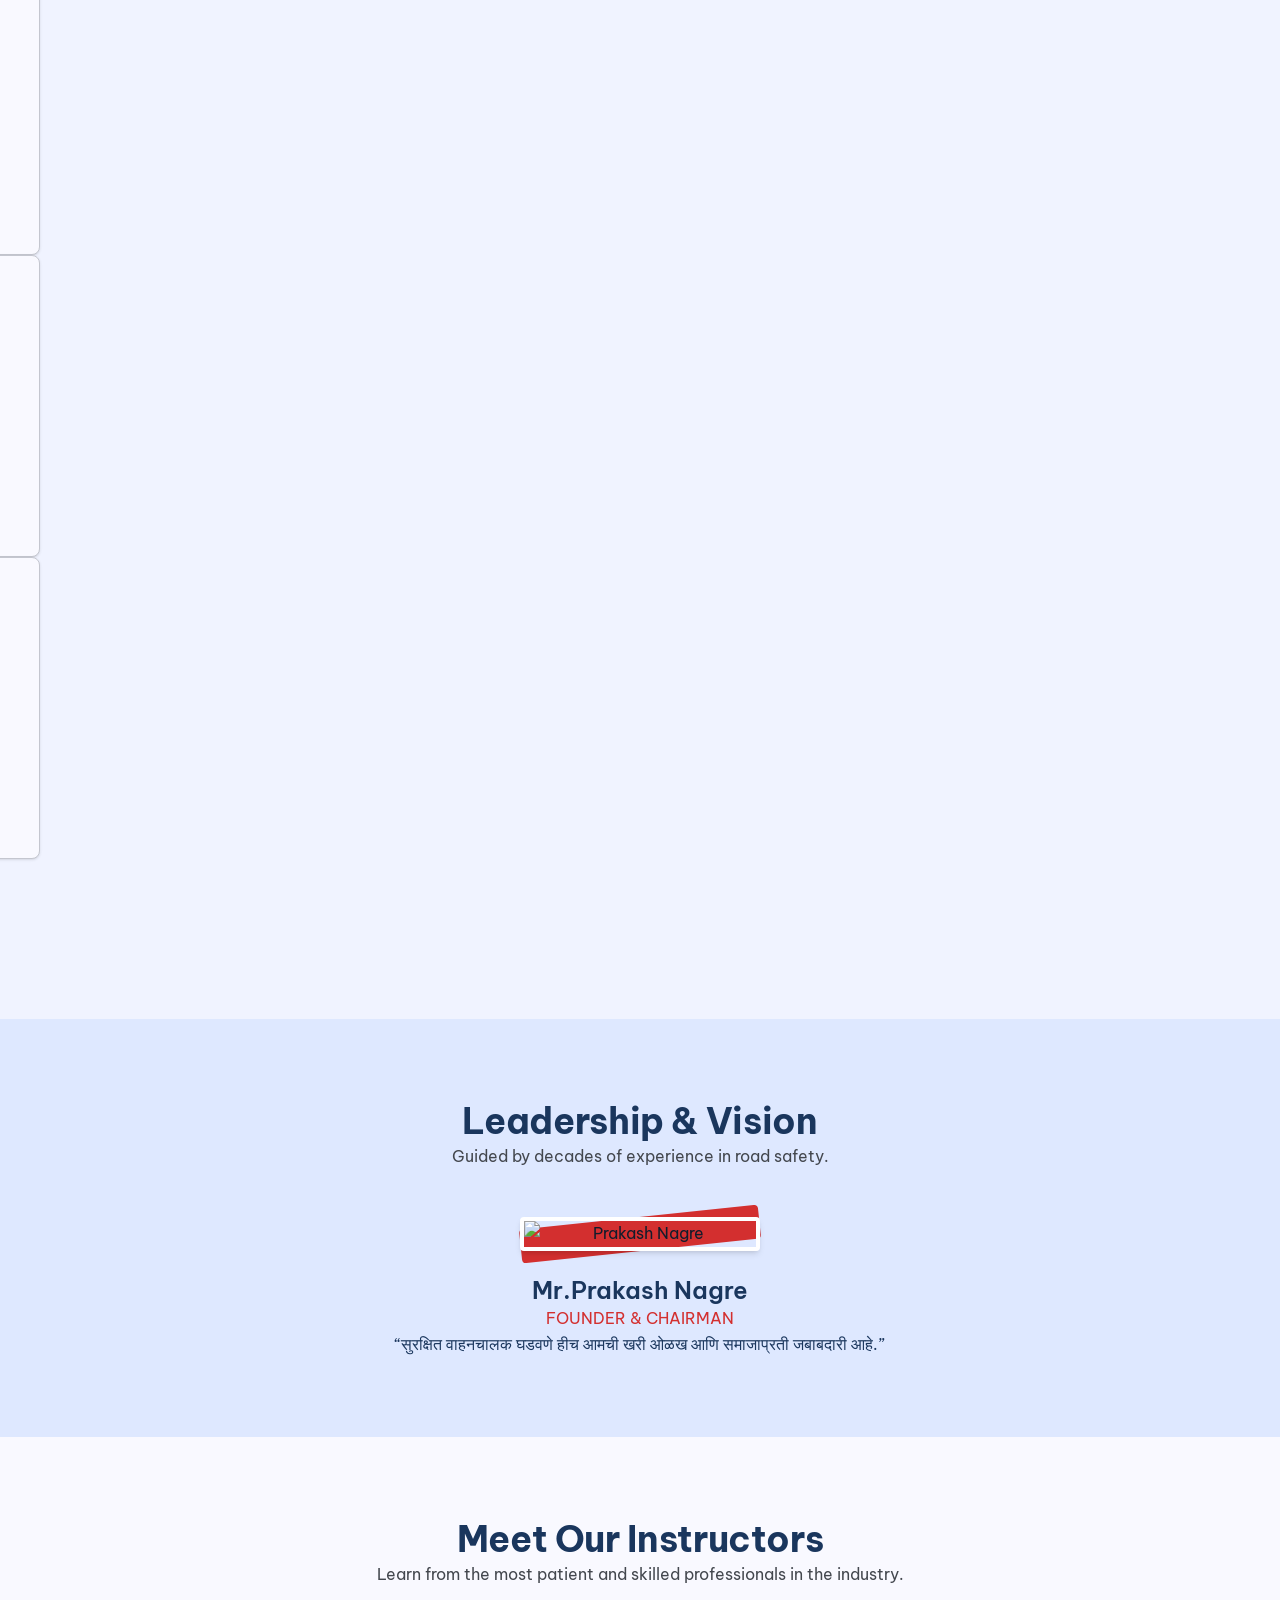
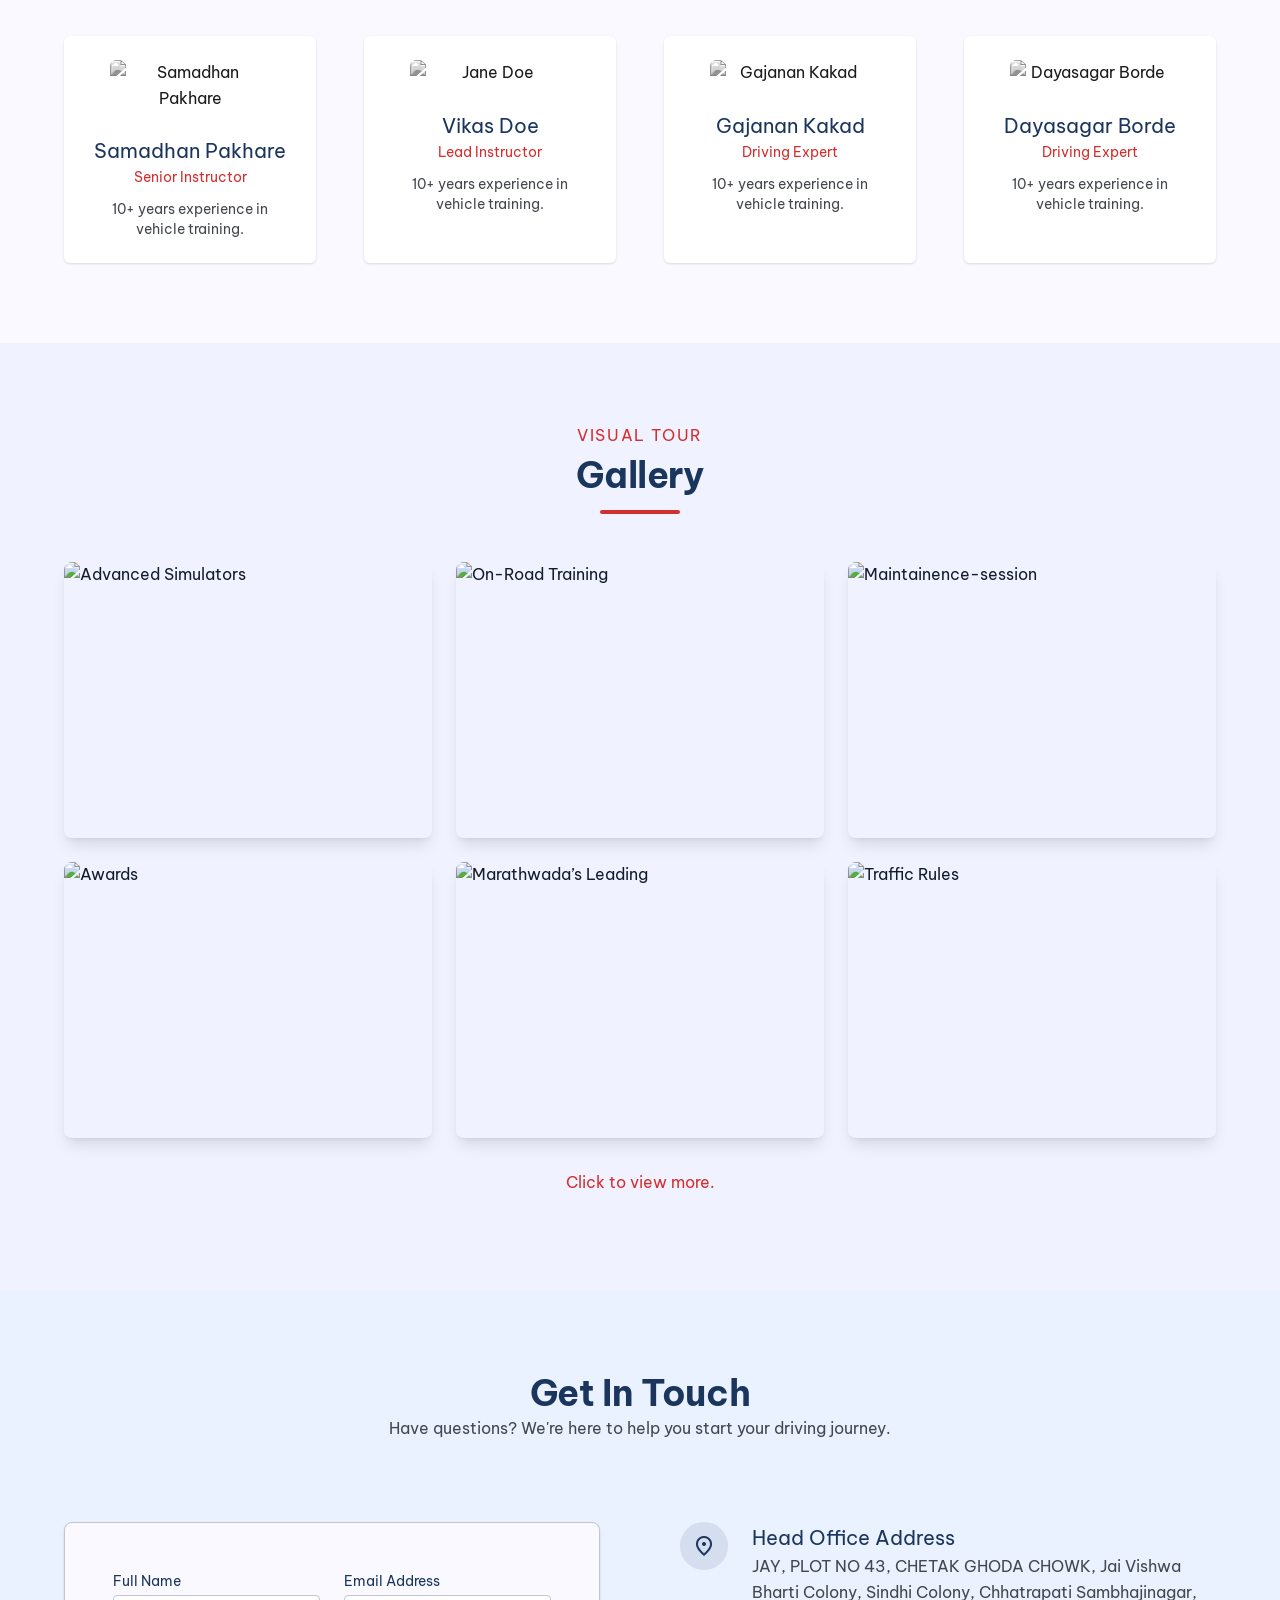
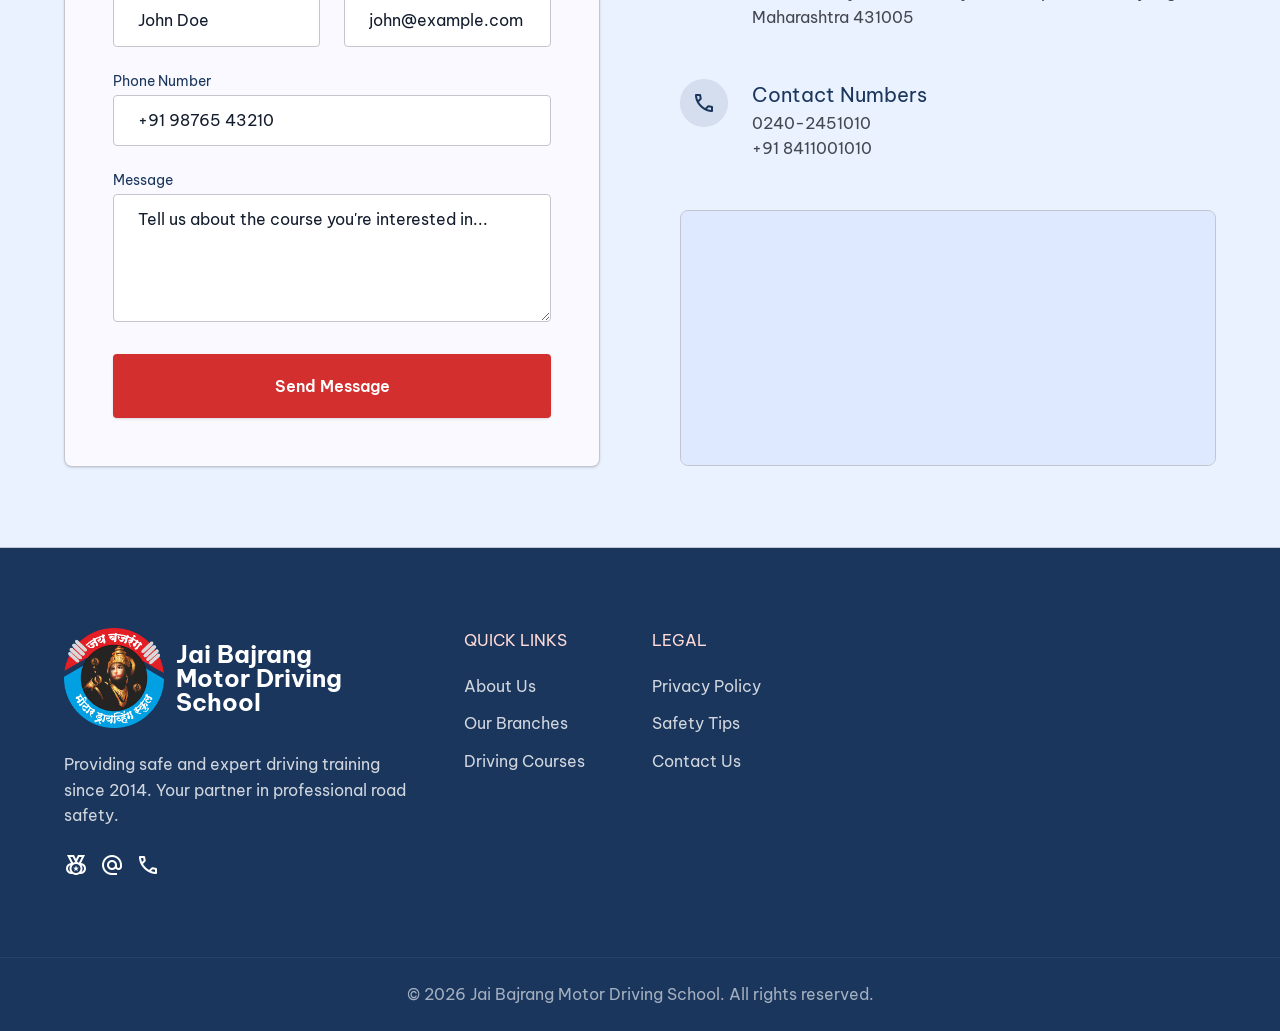
==== commit 3f991fca: "second testing" ====
--- a/index.html
+++ b/index.html
@@ -1,6 +1,6 @@
 <!doctype html>
 <html lang="en">
-  <head>
+  <!-- <head>
     <meta charset="UTF-8" />
     <meta name="viewport" content="width=device-width, initial-scale=1.0" />
     <link
@@ -16,8 +16,61 @@
       Sambhajinagar|Best motor driving school Aurangabad
     </title>
     <link href="./src/output.css" rel="stylesheet" />
+  </head> -->
+  <head>
+    <meta charset="UTF-8" />
+
+    <meta name="viewport" content="width=device-width, initial-scale=1.0" />
+
+    <!-- SEO -->
+    <meta
+      name="description"
+      content="Government recognized driving school in Chhatrapati Sambhajinagar offering professional driving lessons, license assistance, and safe driving training."
+    />
+
+    <!-- Preconnect -->
+    <link rel="preconnect" href="https://fonts.googleapis.com" />
+    <link rel="preconnect" href="https://fonts.gstatic.com" crossorigin />
+
+    <!-- Main Font -->
+    <link
+      rel="preload"
+      as="style"
+      href="https://fonts.googleapis.com/css2?family=Be+Vietnam+Pro:wght@400;600;700&display=swap"
+      onload="
+        this.onload = null;
+        this.rel = 'stylesheet';
+      "
+    />
+
+    <!-- Material Icons Optimized -->
+    <link
+      rel="preload"
+      as="style"
+      href="https://fonts.googleapis.com/css2?family=Material+Symbols+Outlined"
+      onload="
+        this.onload = null;
+        this.rel = 'stylesheet';
+      "
+    />
+
+    <noscript>
+      <link
+        rel="stylesheet"
+        href="https://fonts.googleapis.com/css2?family=Be+Vietnam+Pro:wght@400;600;700&display=swap"
+      />
+
+      <link
+        rel="stylesheet"
+        href="https://fonts.googleapis.com/css2?family=Material+Symbols+Outlined"
+      />
+    </noscript>
+    <!-- Main CSS -->
+    <link rel="stylesheet" href="./src/output.css" />
+
+    <!-- Optional: Improve Theme Color on Mobile -->
+    <meta name="theme-color" content="#ffffff" />
   </head>
-
   <body
     class="bg-background text-on-surface text-body-md selection:bg-secondary-fixed selection:text-on-secondary-fixed"
   >
@@ -26,7 +79,7 @@
 
     <!-- Floating Language Toggle -->
     <div
-      class="fixed bottom-5 right-5 z-[9999] flex gap-2.5 bg-white p-2.5 rounded-full shadow-lg"
+      class="fixed bottom-5 right-5 z-9999 flex gap-2.5 bg-white p-2.5 rounded-full shadow-lg"
     >
       <button
         onclick="changeLanguage('en')"
@@ -117,7 +170,7 @@
               <img
                 alt="Jai Bajrang Logo"
                 class="w-25 object-contain"
-                src="https://res.cloudinary.com/dybeyyiam/image/upload/f_auto,q_auto/v1778311738/Logo_iwvyze.png"
+                src="./Icons/Logo.png"
               />
             </a>
           </div>
@@ -175,10 +228,16 @@
         <div class="absolute inset-0 z-0">
           <div
             class="w-full h-full bg-cover bg-center opacity-60 mix-blend-overlay"
-            style="
-              background-image: url(&quot;https://res.cloudinary.com/dybeyyiam/image/upload/v1778311727/cover_ixnvjg.jpg&quot;);
-            "
-          ></div>
+          >
+            <img
+              src="https://res.cloudinary.com/dybeyyiam/image/upload/v1778311727/cover_ixnvjg.jpg"
+              fetchpriority="high"
+              loading="eager"
+              decoding="async"
+              class="absolute inset-0 w-full h-full object-cover"
+              alt=""
+            />
+          </div>
           <div
             class="absolute inset-0 bg-linear-to-r from-primary via-primary/80 to-transparent"
           ></div>
@@ -308,6 +367,7 @@
             </div>
             <div class="relative reveal">
               <img
+                loading="lazy"
                 alt="Modern driving school building"
                 class="rounded-xl shadow-lg w-full h-auto object-cover"
                 src="https://res.cloudinary.com/dybeyyiam/image/upload/f_auto,q_auto/v1778311726/article_a2cuhw.jpg"
@@ -345,6 +405,7 @@
             class="bg-surface rounded-xl overflow-hidden shadow-sm border border-outline-variant hover:shadow-md transition-shadow flex flex-col"
           >
             <img
+              loading="lazy"
               alt="Chetak Ghoda Branch"
               class="h-70 w-full object-cover"
               src="https://res.cloudinary.com/dybeyyiam/image/upload/f_auto,q_auto/v1778311726/chetakGhodaBranch_win5jb.webp"
@@ -388,6 +449,7 @@
             class="bg-surface rounded-xl overflow-hidden shadow-sm border border-outline-variant hover:shadow-md transition-shadow flex flex-col"
           >
             <img
+              loading="lazy"
               alt="N-4 Cidco Branch"
               class="h-70 w-full object-cover"
               src="https://res.cloudinary.com/dybeyyiam/image/upload/f_auto,q_auto/v1778311743/n4_branch_wzlewt.webp"
@@ -566,6 +628,7 @@
                   class="bg-surface rounded-xl overflow-hidden border border-outline-variant shadow-sm hover:shadow-md transition-shadow"
                 >
                   <img
+                    loading="lazy"
                     alt="Maruti Suzuki Fronx"
                     class="w-full h-48 object-cover"
                     src="https://res.cloudinary.com/dybeyyiam/image/upload/f_auto,q_auto/v1778312111/fronx1_hrblx8.png"
@@ -591,6 +654,7 @@
                   class="bg-surface rounded-xl overflow-hidden border border-outline-variant shadow-sm hover:shadow-md transition-shadow"
                 >
                   <img
+                    loading="lazy"
                     alt="Hyundai Creta"
                     class="w-full h-48 object-cover"
                     src="https://res.cloudinary.com/dybeyyiam/image/upload/f_auto,q_auto/v1778312110/hyundaiCreta_ulmo3u.webp"
@@ -616,6 +680,7 @@
                   class="bg-surface rounded-xl overflow-hidden border border-outline-variant shadow-sm hover:shadow-md transition-shadow"
                 >
                   <img
+                    loading="lazy"
                     alt="Tata Nexon"
                     class="w-full h-48 object-cover"
                     src="https://res.cloudinary.com/dybeyyiam/image/upload/f_auto,q_auto/v1778312111/Tata_nexon_vuyatd.png"
@@ -641,6 +706,7 @@
                   class="bg-surface rounded-xl overflow-hidden border border-outline-variant shadow-sm hover:shadow-md transition-shadow"
                 >
                   <img
+                    loading="lazy"
                     alt="Honda Aura"
                     class="w-full h-48 object-cover"
                     src="https://res.cloudinary.com/dybeyyiam/image/upload/f_auto,q_auto/v1778312110/aura1_rwsyol.png"
@@ -666,6 +732,7 @@
                   class="bg-surface rounded-xl overflow-hidden border border-outline-variant shadow-sm hover:shadow-md transition-shadow"
                 >
                   <img
+                    loading="lazy"
                     alt="Hyundai Venue"
                     class="w-full h-48 object-cover"
                     src="https://res.cloudinary.com/dybeyyiam/image/upload/f_auto,q_auto/v1778312111/venue_qwzaks.webp"
@@ -694,6 +761,7 @@
                   class="bg-surface rounded-xl overflow-hidden border border-outline-variant shadow-sm hover:shadow-md transition-shadow"
                 >
                   <img
+                    loading="lazy"
                     alt="Kia Seltos"
                     class="w-full h-48 object-contain"
                     src="https://res.cloudinary.com/dybeyyiam/image/upload/f_auto,q_auto/v1778312112/KIA_shdcwq.png"
@@ -719,6 +787,7 @@
                   class="bg-surface rounded-xl overflow-hidden border border-outline-variant shadow-sm hover:shadow-md transition-shadow"
                 >
                   <img
+                    loading="lazy"
                     alt="Bajaj Auto RE"
                     class="w-full h-48 object-contain"
                     src="https://res.cloudinary.com/dybeyyiam/image/upload/f_auto,q_auto/v1778312110/auto_ndtg7v.png"
@@ -766,6 +835,7 @@
                   class="absolute inset-0 bg-secondary rounded-lg -rotate-6 group-hover:rotate-0 transition-transform duration-300"
                 ></div>
                 <img
+                  loading="lazy"
                   alt="Prakash Nagre"
                   class="relative w-60 object-cover rounded-lg border-4 border-white shadow-md"
                   src="https://res.cloudinary.com/dybeyyiam/image/upload/f_auto,q_auto/v1778311732/Founder2_mbp06j.jpg"
@@ -803,8 +873,9 @@
               class="bg-surface-container-lowest rounded-md p-md text-center shadow-sm hover:shadow-md transition-shadow"
             >
               <img
+                loading="lazy"
                 alt="Samadhan Pakhare"
-                class="w-40 rounded-md mx-auto mb-md object-cover grayscale hover:grayscale-0 transition-all"
+                class="w-40 rounded-md mx-auto mb-md object-cover md:grayscale md:hover:grayscale-0 transition-all"
                 src="https://res.cloudinary.com/dybeyyiam/image/upload/f_auto,q_auto/v1778311751/Samadhan_1_o7y3ej.jpg"
               />
               <h4 class="font-h3 text-primary text-[20px]">Samadhan Pakhare</h4>
@@ -820,8 +891,9 @@
               class="bg-surface-container-lowest rounded-md p-md text-center shadow-sm hover:shadow-md transition-shadow"
             >
               <img
+                loading="lazy"
                 alt="Jane Doe"
-                class="w-40 rounded-md mx-auto mb-md object-cover grayscale hover:grayscale-0 transition-all"
+                class="w-40 rounded-md mx-auto mb-md object-cover md:grayscale md:hover:grayscale-0 transition-all"
                 src="https://res.cloudinary.com/dybeyyiam/image/upload/f_auto,q_auto/v1778311733/vikas1_1_moc13l.jpg"
               />
               <h4 class="font-h3 text-primary text-[20px]">Vikas Doe</h4>
@@ -837,8 +909,9 @@
               class="bg-surface-container-lowest rounded-md p-md text-center shadow-sm hover:shadow-md transition-shadow"
             >
               <img
+                loading="lazy"
                 alt="Gajanan Kakad"
-                class="w-40 rounded-md mx-auto mb-md object-cover grayscale hover:grayscale-0 transition-all"
+                class="w-40 rounded-md mx-auto mb-md object-cover md:grayscale md:hover:grayscale-0 transition-all"
                 src="https://res.cloudinary.com/dybeyyiam/image/upload/f_auto,q_auto/v1778311744/Gajanan.jpg_1_id9ayf.jpg"
               />
               <h4 class="font-h3 text-primary text-[20px]">Gajanan Kakad</h4>
@@ -854,8 +927,9 @@
               class="bg-surface-container-lowest rounded-md p-md text-center shadow-sm hover:shadow-md transition-shadow"
             >
               <img
+                loading="lazy"
                 alt="Dayasagar Borde"
-                class="w-40 rounded-md mx-auto mb-md object-cover grayscale hover:grayscale-0 transition-all"
+                class="w-40 rounded-md mx-auto mb-md object-cover md:grayscale md:hover:grayscale-0 transition-all"
                 src="https://res.cloudinary.com/dybeyyiam/image/upload/f_auto,q_auto/v1778311741/Dayasagar_1_svjgro.jpg"
               />
               <h4 class="font-h3 text-primary text-[20px]">Dayasagar Borde</h4>
@@ -890,6 +964,7 @@
               class="group relative overflow-hidden rounded-xl shadow-lg aspect-4/3 cursor-pointer"
             >
               <img
+                loading="lazy"
                 alt="Advanced Simulators"
                 class="w-full h-full object-cover transition-transform duration-500 group-hover:scale-110"
                 src="https://res.cloudinary.com/dybeyyiam/image/upload/f_auto,q_auto/v1778311746/simulator-session_qk6xj4.webp"
@@ -907,6 +982,7 @@
               class="group relative overflow-hidden rounded-xl shadow-lg aspect-4/3 cursor-pointer"
             >
               <img
+                loading="lazy"
                 alt="On-Road Training"
                 class="w-full h-full object-cover transition-transform duration-500 group-hover:scale-110"
                 src="https://res.cloudinary.com/dybeyyiam/image/upload/f_auto,q_auto/v1778311745/road-session_1_wkbb2o.jpg"
@@ -924,6 +1000,7 @@
               class="group relative overflow-hidden rounded-xl shadow-lg aspect-4/3 cursor-pointer"
             >
               <img
+                loading="lazy"
                 alt="Maintainence-session"
                 class="w-full h-full object-cover transition-transform duration-500 group-hover:scale-110"
                 src="https://res.cloudinary.com/dybeyyiam/image/upload/f_auto,q_auto/v1778311740/maintainence-session_sb2nca.jpg"
@@ -941,6 +1018,7 @@
               class="group relative overflow-hidden rounded-xl shadow-lg aspect-4/3 cursor-pointer"
             >
               <img
+                loading="lazy"
                 alt="Awards"
                 class="w-full h-full object-cover transition-transform duration-500 group-hover:scale-110"
                 src="https://res.cloudinary.com/dybeyyiam/image/upload/f_auto,q_auto/v1778311726/awards_bv6wtg.jpg"
@@ -956,6 +1034,7 @@
               class="group relative overflow-hidden rounded-xl shadow-lg aspect-4/3 cursor-pointer"
             >
               <img
+                loading="lazy"
                 alt="Marathwada’s Leading"
                 class="w-full h-full object-contain transition-transform duration-500 group-hover:scale-110"
                 src="https://res.cloudinary.com/dybeyyiam/image/upload/f_auto,q_auto/v1778311743/marathwada_qczang.jpg"
@@ -973,6 +1052,7 @@
               class="group relative overflow-hidden rounded-xl shadow-lg aspect-4/3 cursor-pointer"
             >
               <img
+                loading="lazy"
                 alt="Traffic Rules"
                 class="w-full h-full object-cover transition-transform duration-500 group-hover:scale-110"
                 src="https://res.cloudinary.com/dybeyyiam/image/upload/f_auto,q_auto/v1778311745/rules_xlwn66.webp"
@@ -1139,9 +1219,10 @@
         <div>
           <div class="flex items-center gap-sm mb-md">
             <img
+              loading="lazy"
               alt="Logo"
               class="w-[100px]"
-              src="https://res.cloudinary.com/dybeyyiam/image/upload/f_auto,q_auto/v1778311738/Logo_iwvyze.png"
+              src="./Icons/Logo.png"
             />
             <div
               class="font-h3 text-h3 font-bold text-on-primary dark:text-on-primary-container leading-none"
@@ -1232,6 +1313,7 @@
             </button>
           </div> -->
           <img
+            loading="lazy"
             src="https://res.cloudinary.com/dybeyyiam/image/upload/f_auto,q_auto/v1778311727/card_xxxxcf.jpg"
             alt=""
             class="w-full"
@@ -1247,8 +1329,8 @@
     <!-- Footer Section End -->
 
     <script src="https://cdn.jsdelivr.net/npm/swiper@11/swiper-bundle.min.js"></script>
-    <script src="./scripts/slider.js"></script>
-    <script src="./scripts/script.js"></script>
+    <script defer src="./scripts/slider.js"></script>
+    <script defer src="./scripts/script.js"></script>
     <div id="google_translate_element" style="display: none"></div>
 
     <script>
@@ -1289,6 +1371,9 @@
       }
     </script>
 
-    <script src="//translate.google.com/translate_a/element.js?cb=googleTranslateElementInit"></script>
+    <script
+      defer
+      src="//translate.google.com/translate_a/element.js?cb=googleTranslateElementInit"
+    ></script>
   </body>
 </html>
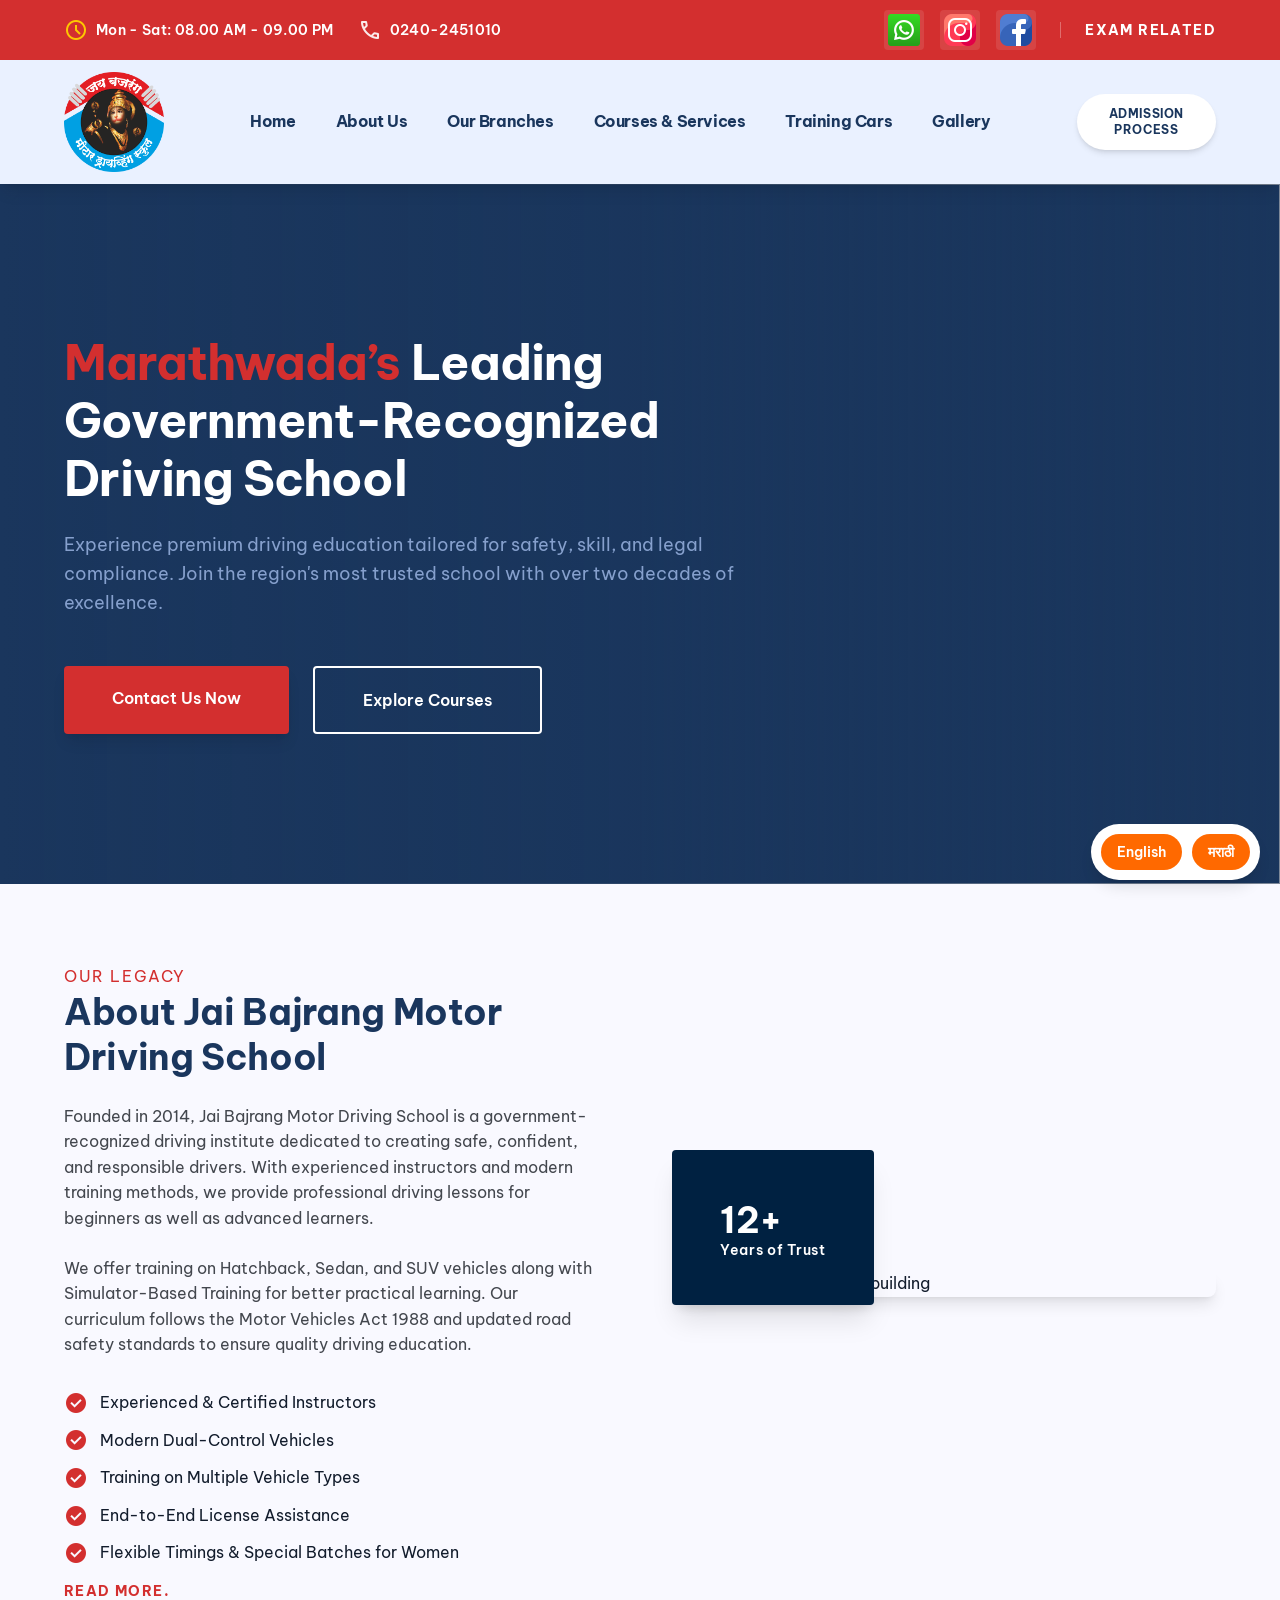
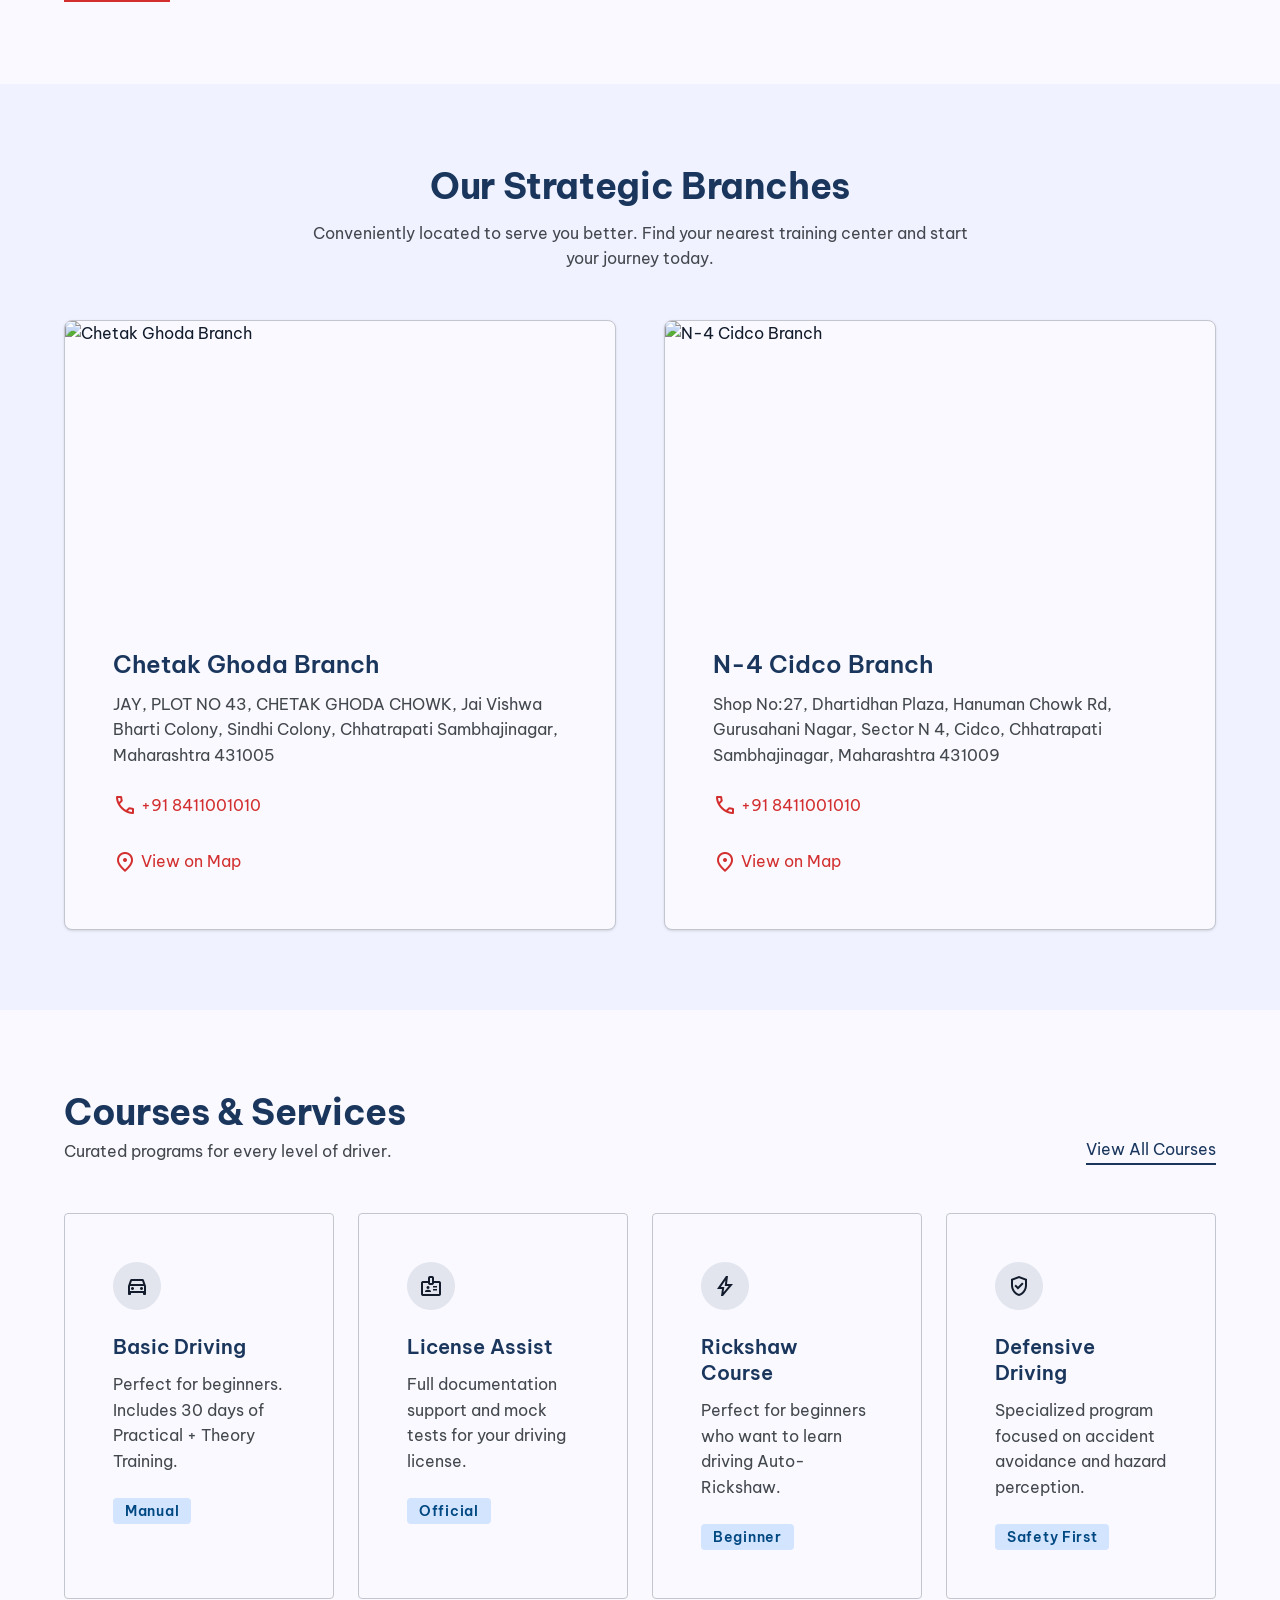
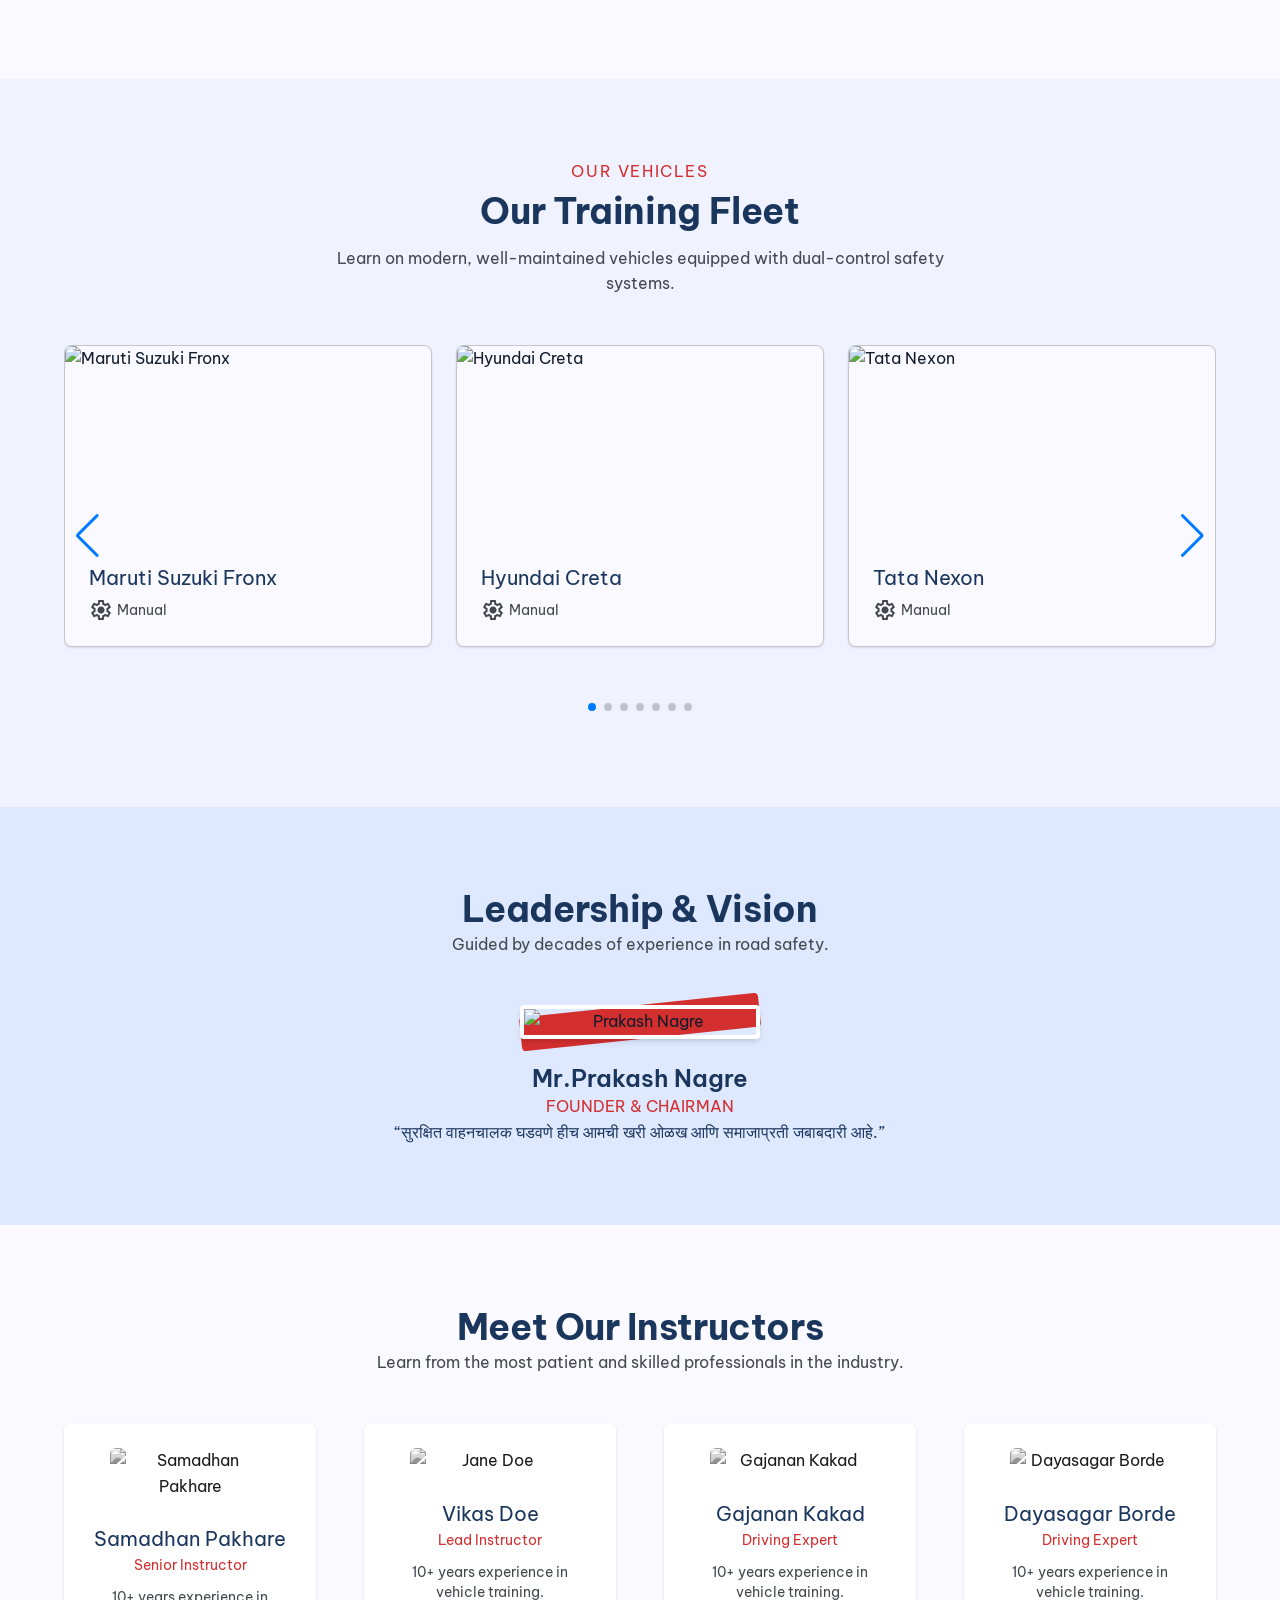
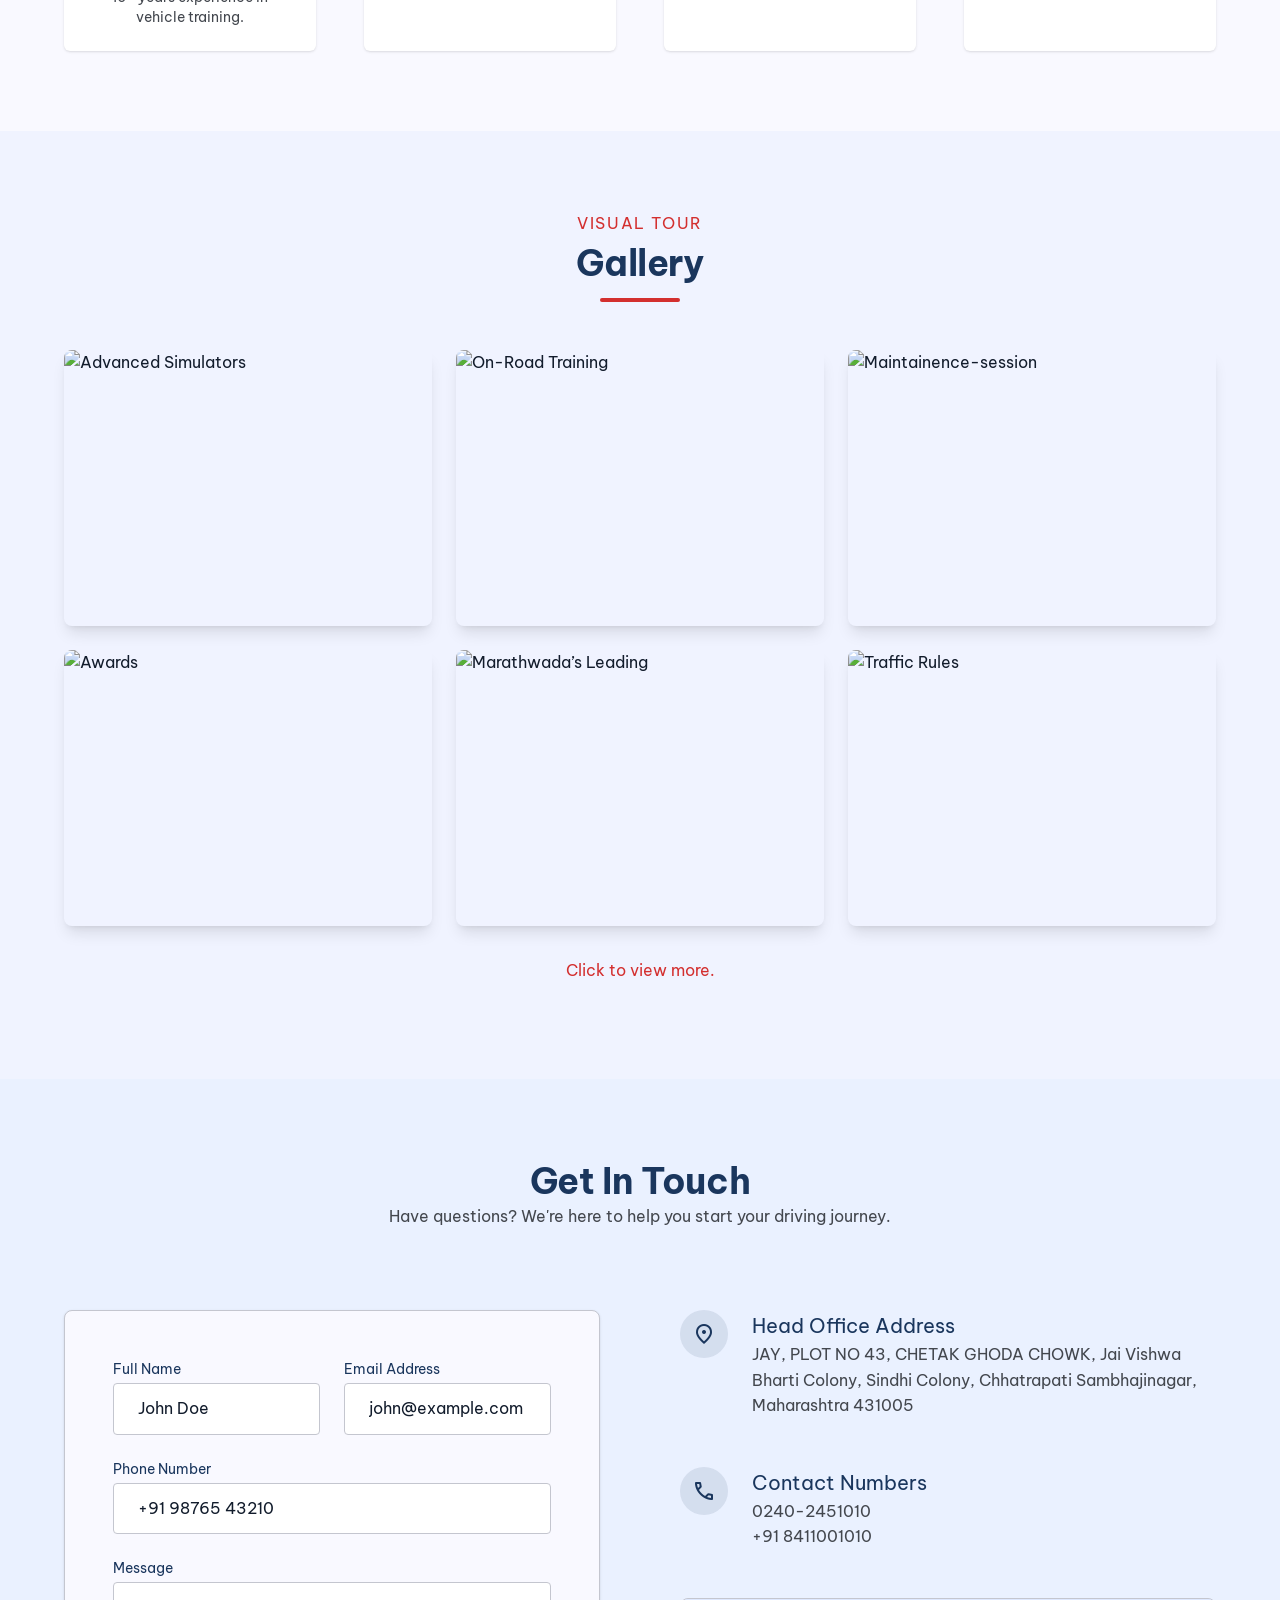
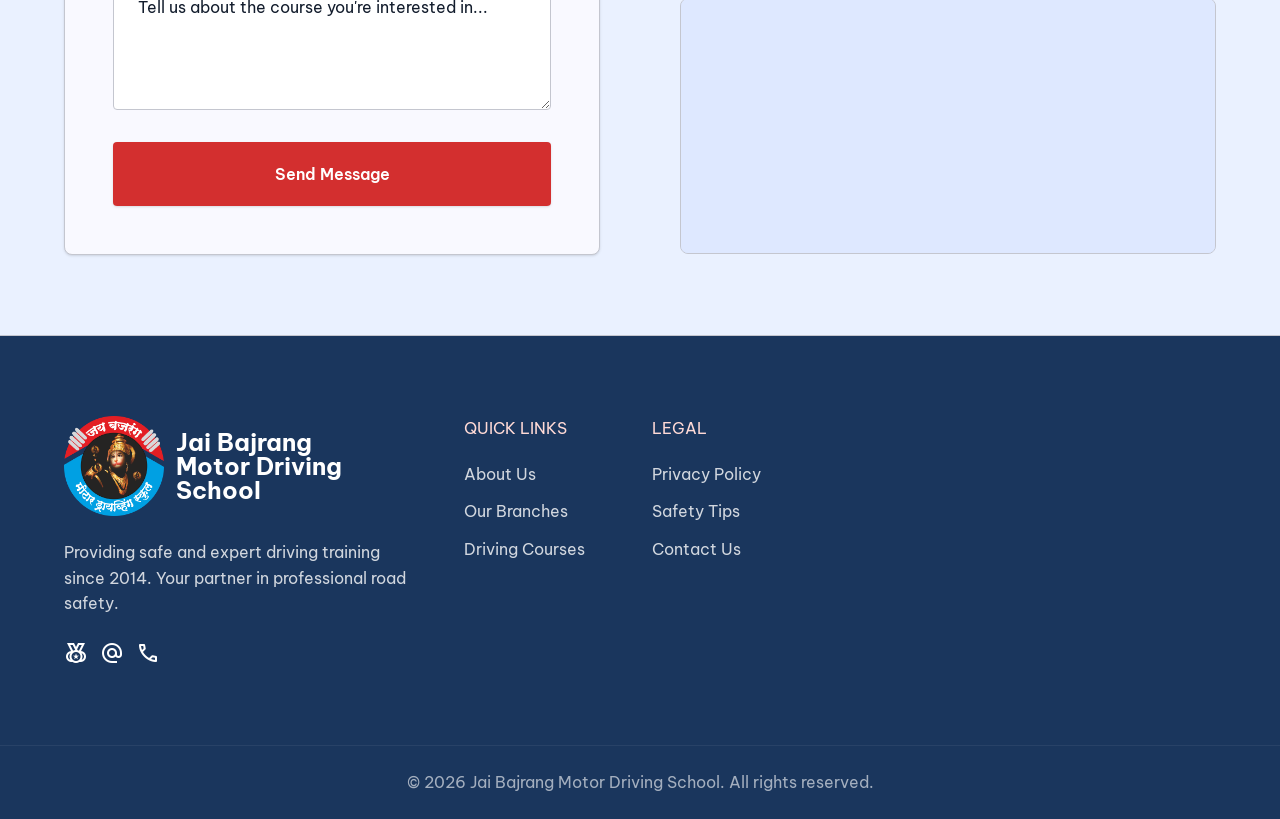
==== commit ebc64e51: "updated index.html with swiper link updated index.html with swiper link" ====
--- a/index.html
+++ b/index.html
@@ -65,6 +65,13 @@
         href="https://fonts.googleapis.com/css2?family=Material+Symbols+Outlined"
       />
     </noscript>
+
+    <!-- Swiper js link -->
+
+    <link
+      href="https://cdn.jsdelivr.net/npm/swiper@11/swiper-bundle.min.css"
+      rel="stylesheet"
+    />
     <!-- Main CSS -->
     <link rel="stylesheet" href="./src/output.css" />
 
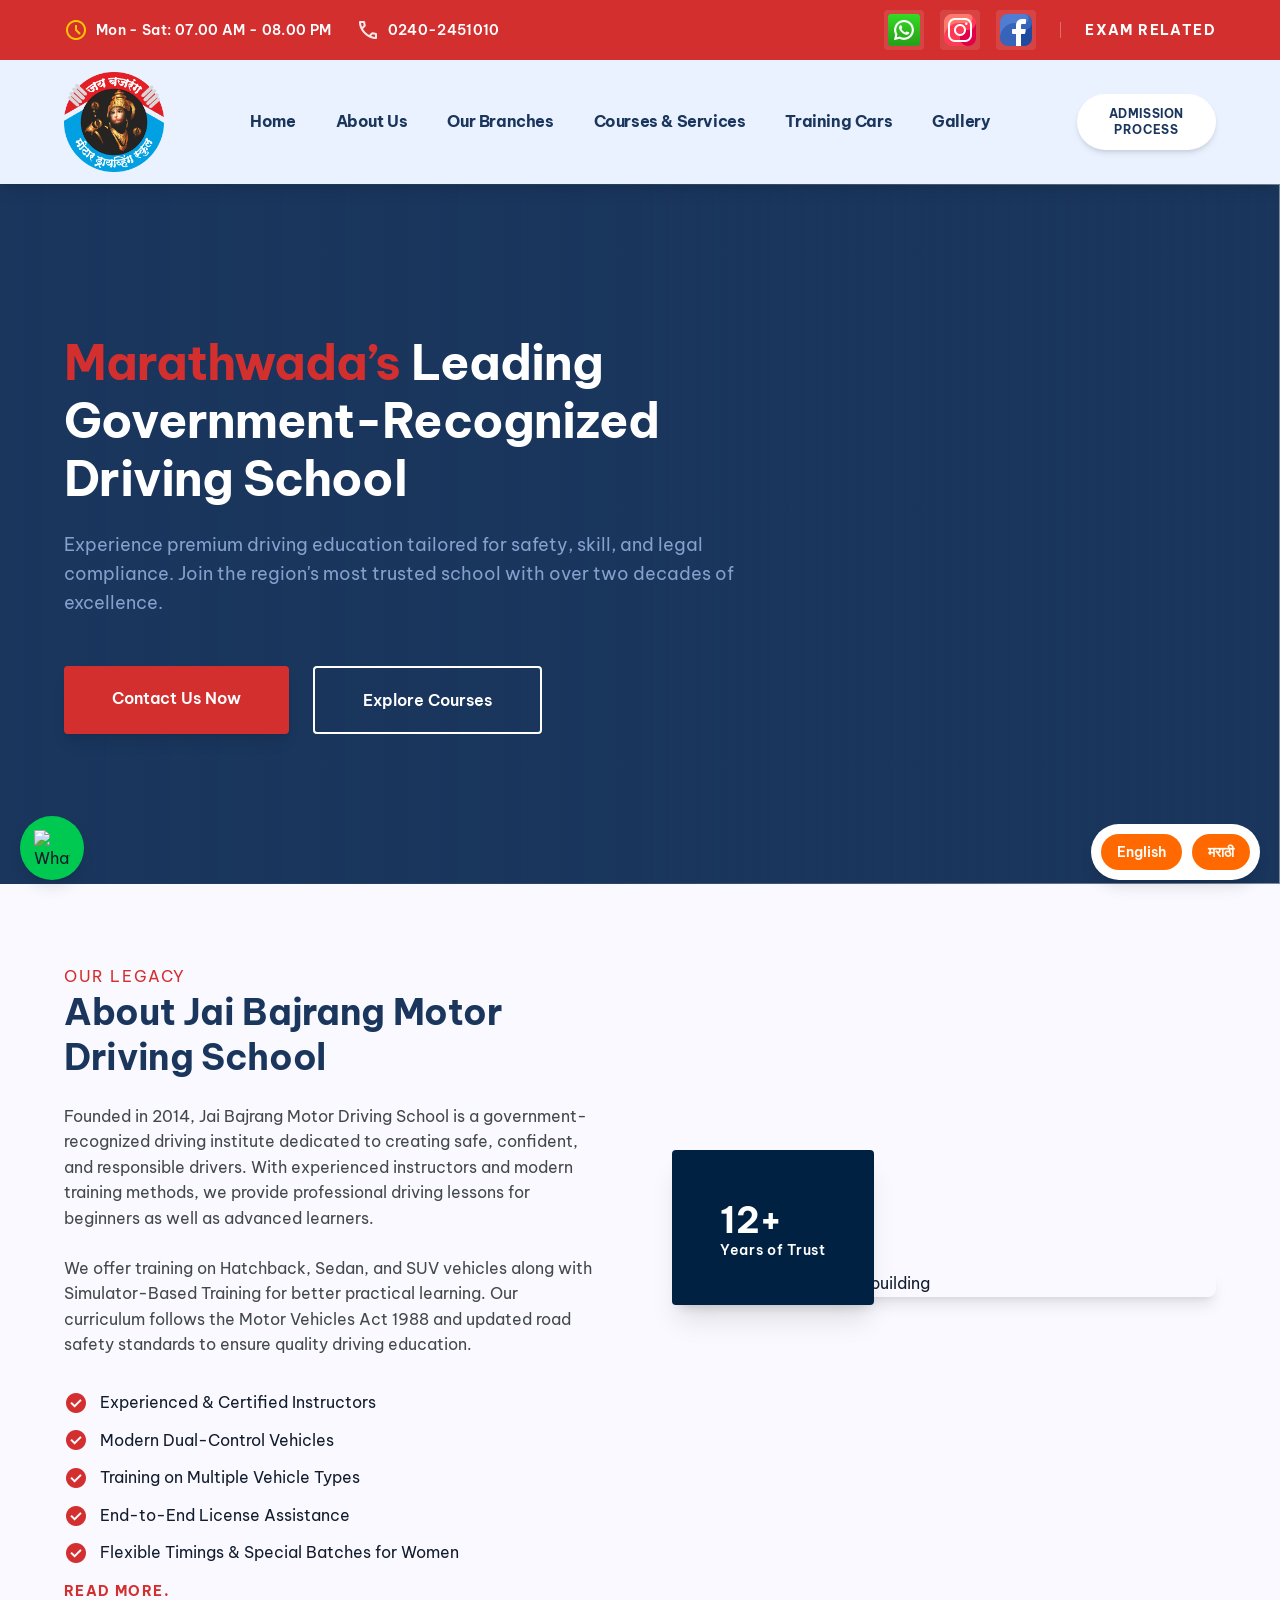
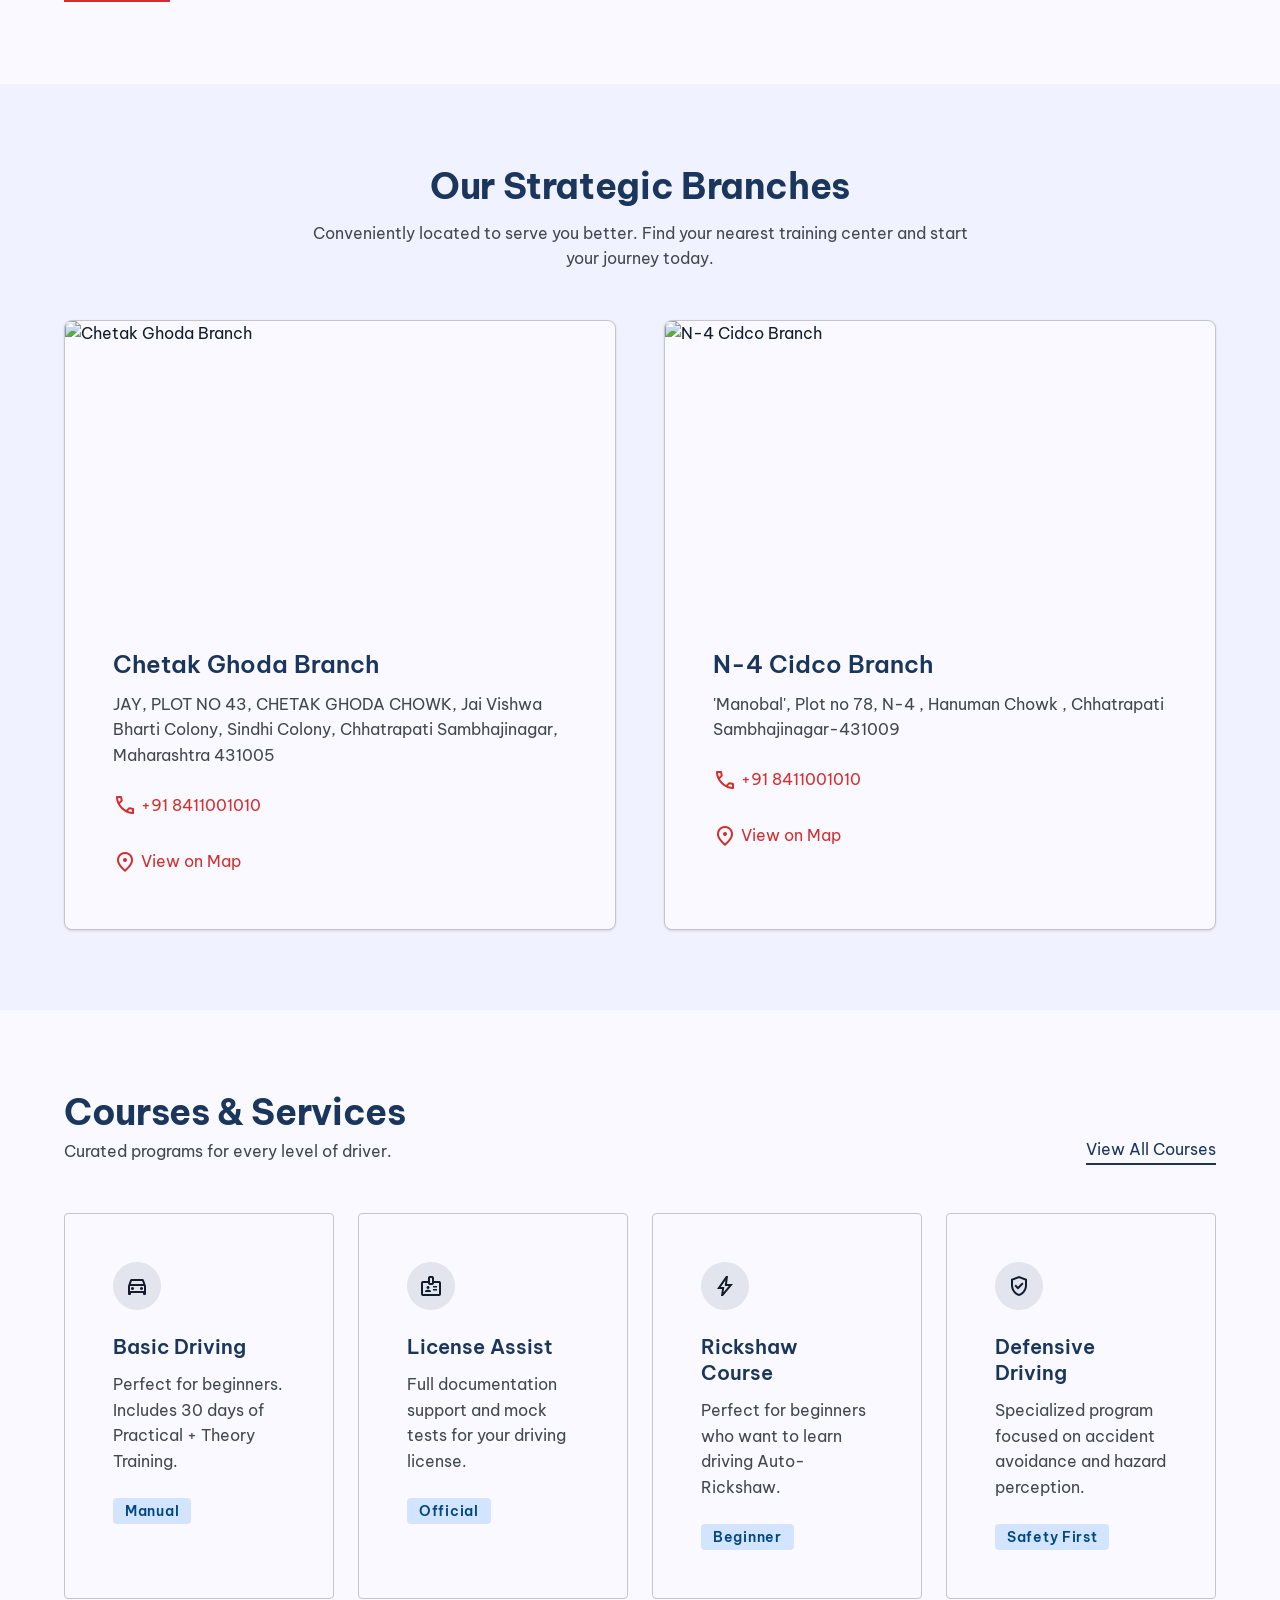
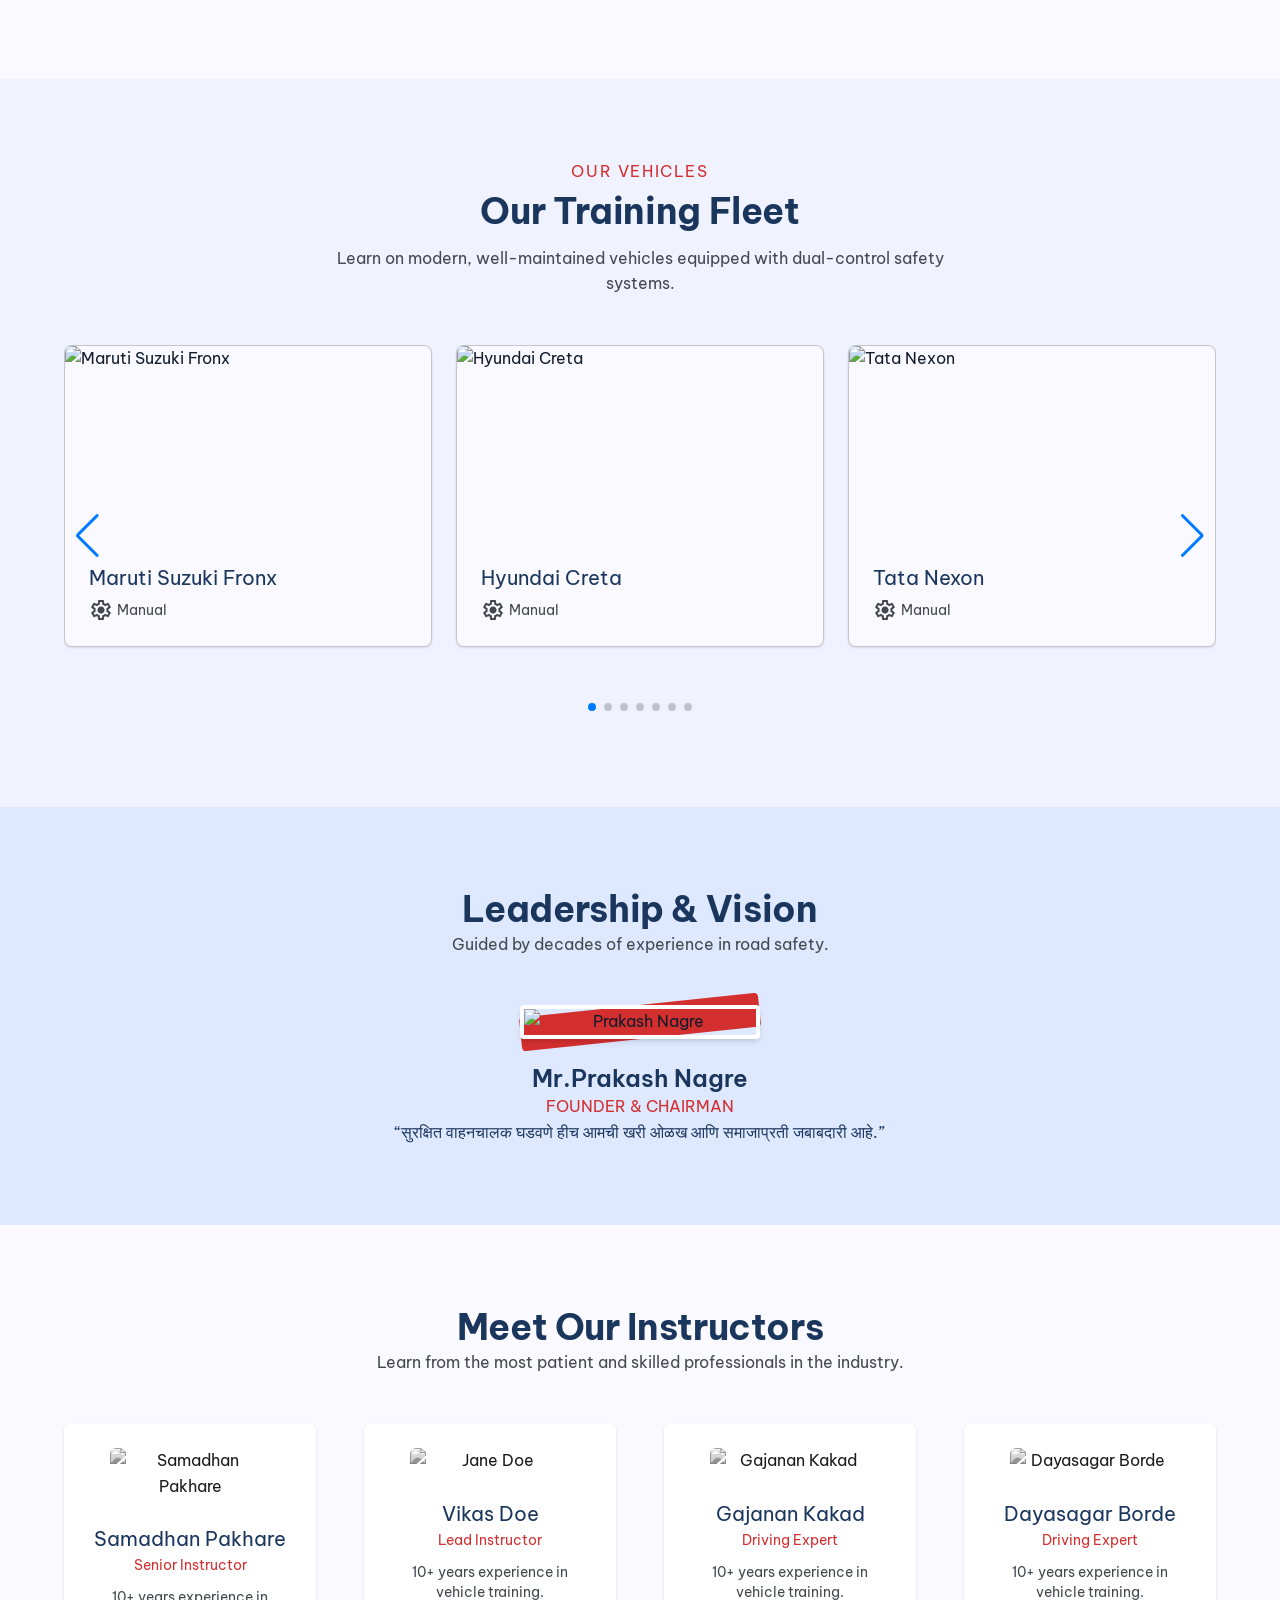
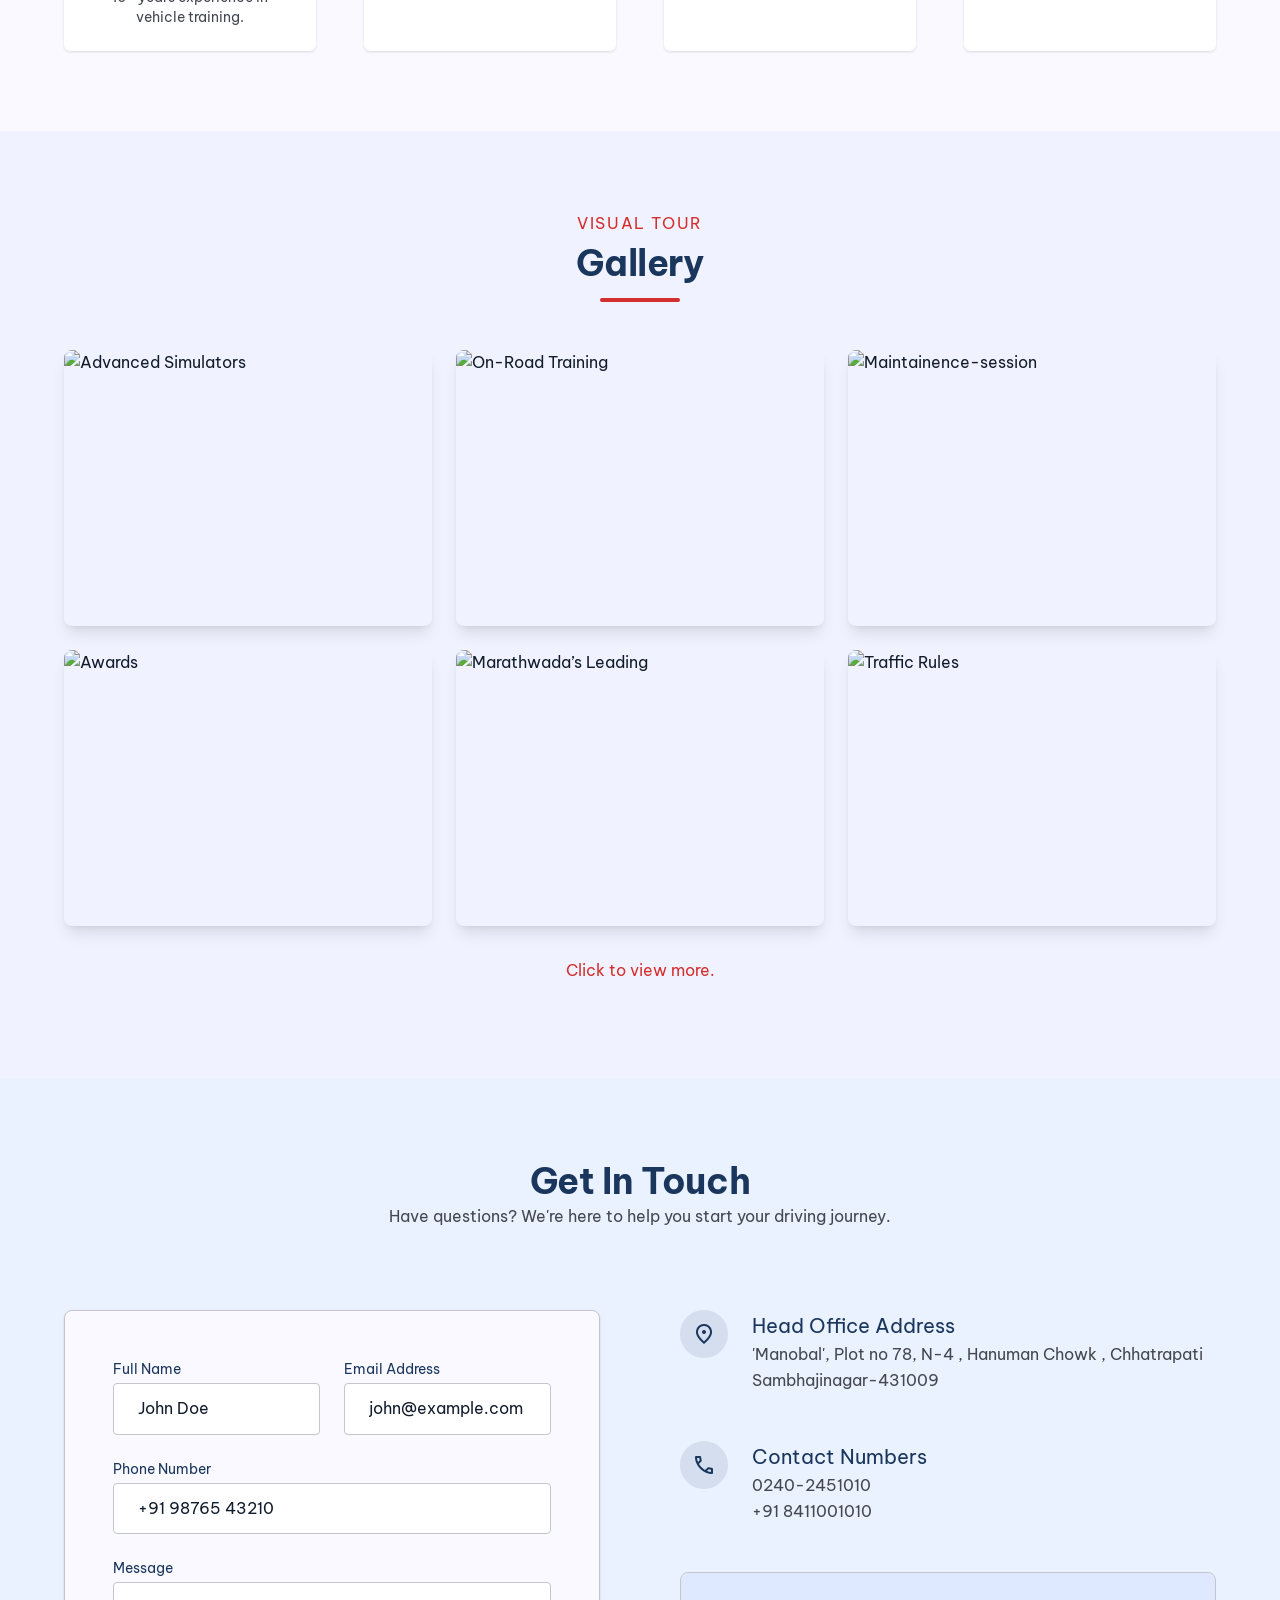
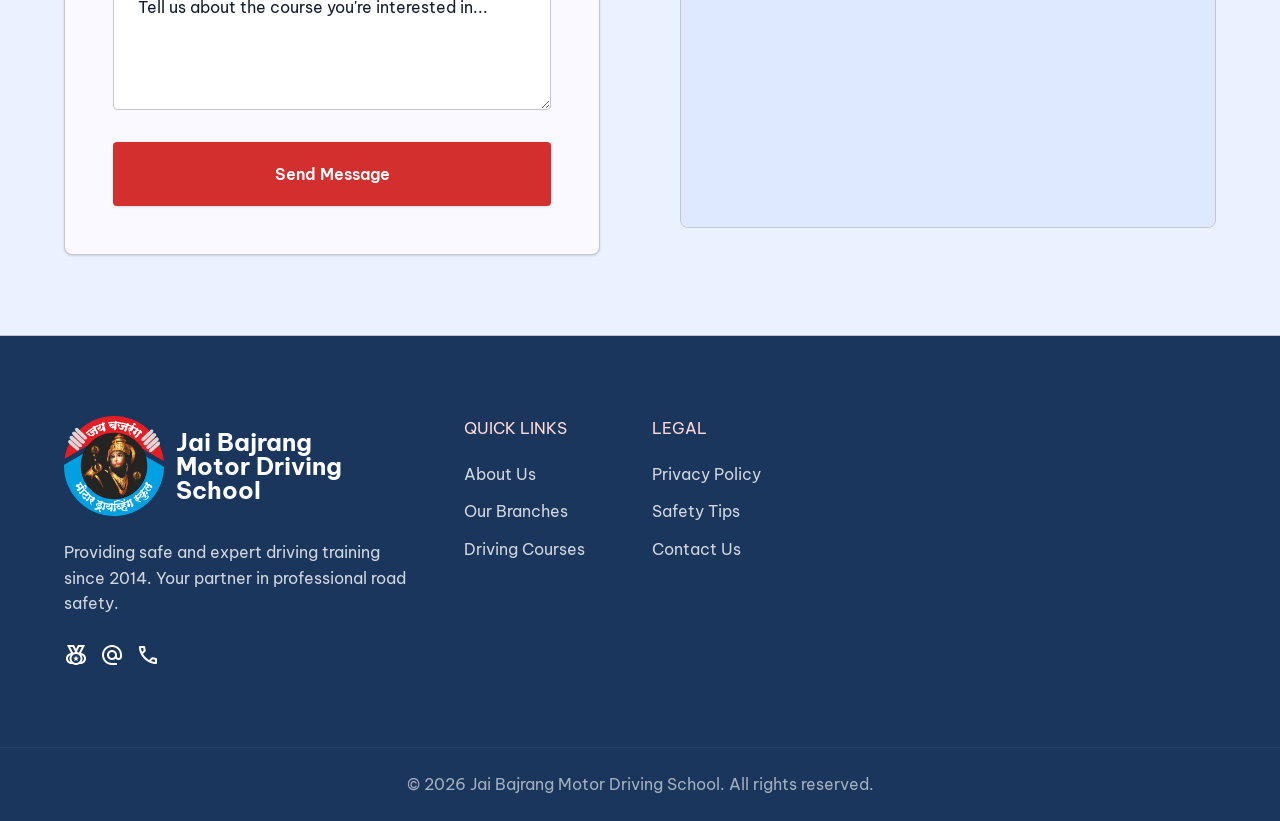
==== commit c53071ee: "third testing third testing" ====
--- a/index.html
+++ b/index.html
@@ -1,1386 +1 @@
-<!doctype html>
-<html lang="en">
-  <!-- <head>
-    <meta charset="UTF-8" />
-    <meta name="viewport" content="width=device-width, initial-scale=1.0" />
-    <link
-      href="https://fonts.googleapis.com/css2?family=Be+Vietnam+Pro:wght@400;600;700&amp;family=Material+Symbols+Outlined:wght,FILL@100..700,0..1&amp;display=swap"
-      rel="stylesheet"
-    />
-    <link
-      href="https://cdn.jsdelivr.net/npm/swiper@11/swiper-bundle.min.css"
-      rel="stylesheet"
-    />
-    <title>
-      Jai Bajrang Motor Driving School | Best motor driving school Chhatrapati
-      Sambhajinagar|Best motor driving school Aurangabad
-    </title>
-    <link href="./src/output.css" rel="stylesheet" />
-  </head> -->
-  <head>
-    <meta charset="UTF-8" />
-
-    <meta name="viewport" content="width=device-width, initial-scale=1.0" />
-
-    <!-- SEO -->
-    <meta
-      name="description"
-      content="Government recognized driving school in Chhatrapati Sambhajinagar offering professional driving lessons, license assistance, and safe driving training."
-    />
-
-    <!-- Preconnect -->
-    <link rel="preconnect" href="https://fonts.googleapis.com" />
-    <link rel="preconnect" href="https://fonts.gstatic.com" crossorigin />
-
-    <!-- Main Font -->
-    <link
-      rel="preload"
-      as="style"
-      href="https://fonts.googleapis.com/css2?family=Be+Vietnam+Pro:wght@400;600;700&display=swap"
-      onload="
-        this.onload = null;
-        this.rel = 'stylesheet';
-      "
-    />
-
-    <!-- Material Icons Optimized -->
-    <link
-      rel="preload"
-      as="style"
-      href="https://fonts.googleapis.com/css2?family=Material+Symbols+Outlined"
-      onload="
-        this.onload = null;
-        this.rel = 'stylesheet';
-      "
-    />
-
-    <noscript>
-      <link
-        rel="stylesheet"
-        href="https://fonts.googleapis.com/css2?family=Be+Vietnam+Pro:wght@400;600;700&display=swap"
-      />
-
-      <link
-        rel="stylesheet"
-        href="https://fonts.googleapis.com/css2?family=Material+Symbols+Outlined"
-      />
-    </noscript>
-
-    <!-- Swiper js link -->
-
-    <link
-      href="https://cdn.jsdelivr.net/npm/swiper@11/swiper-bundle.min.css"
-      rel="stylesheet"
-    />
-    <!-- Main CSS -->
-    <link rel="stylesheet" href="./src/output.css" />
-
-    <!-- Optional: Improve Theme Color on Mobile -->
-    <meta name="theme-color" content="#ffffff" />
-  </head>
-  <body
-    class="bg-background text-on-surface text-body-md selection:bg-secondary-fixed selection:text-on-secondary-fixed"
-  >
-    <!-- Toggle lang  start-->
-    <div id="google_translate_element" class="hidden"></div>
-
-    <!-- Floating Language Toggle -->
-    <div
-      class="fixed bottom-5 right-5 z-9999 flex gap-2.5 bg-white p-2.5 rounded-full shadow-lg"
-    >
-      <button
-        onclick="changeLanguage('en')"
-        class="border-0 px-4 py-2 rounded-full cursor-pointer text-sm font-semibold bg-orange-500 text-white transition duration-300 hover:bg-orange-600"
-      >
-        English
-      </button>
-
-      <button
-        onclick="changeLanguage('mr')"
-        class="border-0 px-4 py-2 rounded-full cursor-pointer text-sm font-semibold bg-orange-500 text-white transition duration-300 hover:bg-orange-600"
-      >
-        मराठी
-      </button>
-    </div>
-    <!-- toggle lang end -->
-    <!-- Header section start -->
-    <header class="w-full sticky top-0 z-50 shadow-lg">
-      <!-- Top Tier (High-contrast Vibrant Red) -->
-      <div class="bg-secondary text-white py-2.5">
-        <div
-          class="max-w-container-max mx-auto px-gutter flex justify-between items-center"
-        >
-          <div class="flex items-center gap-6">
-            <div class="flex items-center gap-2">
-              <span
-                class="material-symbols-outlined text-[20px] text-yellow-400"
-                >schedule</span
-              >
-              <span class="text-sm font-semibold tracking-wide"
-                >Mon - Sat: 08.00 AM - 09.00 PM</span
-              >
-            </div>
-            <div class="hidden sm:flex items-center gap-2">
-              <span class="material-symbols-outlined text-[20px] text-white/90"
-                >call</span
-              >
-              <span class="text-sm font-semibold tracking-wide"
-                ><a href="tel:0240-2451010" class="hover:text-primary"
-                  >0240-2451010</a
-                ></span
-              >
-            </div>
-          </div>
-          <div class="flex items-center gap-6">
-            <div class="flex items-center gap-4">
-              <a
-                class="hover:scale-110 transition-transform duration-200 bg-white/10 p-1 rounded-sm"
-                href="https://wa.me/message/PB4ZGQDD34LAD1"
-                target="_blank"
-              >
-                <img alt="WhatsApp" class="w-8" src="Icons/whatsapp.png" />
-              </a>
-              <a
-                class="hover:scale-110 transition-transform duration-200 bg-white/10 p-1 rounded-sm"
-                href="https://www.instagram.com/_bajrang_motor_driving_school_?igsh=OGQ5ZDc2ODk2ZA=="
-                target="_blank"
-              >
-                <img alt="Instagram" class="w-8" src="Icons/instagram.png" />
-              </a>
-              <a
-                class="hover:scale-110 transition-transform duration-200 bg-white/10 p-1 rounded-sm"
-                href="https://www.facebook.com/profile.php?id=100064113516939&mibextid=LQQJ4d"
-                target="_blank"
-              >
-                <img alt="Facebook" class="w-8" src="Icons/facebook.png" />
-              </a>
-            </div>
-            <div class="h-4 w-[1px] bg-white/30 hidden sm:block"></div>
-            <a
-              class="text-sm font-bold tracking-widest hover:text-yellow-400 transition-colors uppercase border-b border-transparent hover:border-yellow-400"
-              href="studyMaterial.html"
-              >Exam Related</a
-            >
-          </div>
-        </div>
-      </div>
-      <!-- Bottom Tier -->
-      <div class="bg-brand-light-blue py-3">
-        <div
-          class="max-w-container-max mx-auto px-gutter flex justify-between items-center"
-        >
-          <div class="flex items-center">
-            <a
-              class="block transition-transform hover:scale-105 duration-300"
-              href="#"
-            >
-              <img
-                alt="Jai Bajrang Logo"
-                class="w-25 object-contain"
-                src="./Icons/Logo.png"
-              />
-            </a>
-          </div>
-          <nav class="hidden lg:flex items-center gap-10">
-            <a class="nav-link font-bold text-primary tracking-tight" href="#"
-              >Home</a
-            >
-            <a
-              class="nav-link font-bold text-primary tracking-tight"
-              href="#about-section"
-              >About Us</a
-            >
-            <a
-              class="nav-link font-bold text-primary tracking-tight"
-              href="#branch-section"
-              >Our Branches</a
-            >
-            <a
-              class="nav-link font-bold text-primary tracking-tight"
-              href="#courses-section"
-              >Courses & Services</a
-            >
-            <a
-              class="nav-link font-bold text-primary tracking-tight"
-              href="#cars-section"
-              >Training Cars</a
-            >
-            <a
-              class="nav-link font-bold text-primary tracking-tight"
-              href="#gallery-section"
-            >
-              Gallery</a
-            >
-          </nav>
-          <div class="flex items-center text-center">
-            <a
-              href="admissionProcess.html"
-              class="bg-white text-primary px-8 py-3 rounded-full font-bold uppercase text-xs tracking-wider shadow-md hover:bg-primary hover:text-white hover:shadow-lg transition-all duration-300 active:scale-95"
-            >
-              Admission <br />
-              Process
-            </a>
-          </div>
-        </div>
-      </div>
-    </header>
-    <!-- Header section end -->
-
-    <!-- Main section start -->
-    <main>
-      <!-- Hero Section Start-->
-      <section
-        class="relative h-[700px] w-full flex items-center overflow-hidden bg-primary-container"
-      >
-        <div class="absolute inset-0 z-0">
-          <div
-            class="w-full h-full bg-cover bg-center opacity-60 mix-blend-overlay"
-          >
-            <img
-              src="https://res.cloudinary.com/dybeyyiam/image/upload/v1778311727/cover_ixnvjg.jpg"
-              fetchpriority="high"
-              loading="eager"
-              decoding="async"
-              class="absolute inset-0 w-full h-full object-cover"
-              alt=""
-            />
-          </div>
-          <div
-            class="absolute inset-0 bg-linear-to-r from-primary via-primary/80 to-transparent"
-          ></div>
-        </div>
-        <div
-          class="relative z-10 max-w-container-max mx-auto px-gutter w-full reveal"
-        >
-          <div class="max-w-2xl">
-            <h1 class="font-h1 text-h1 text-white mb-md">
-              <span class="text-secondary">Marathwada’s</span> Leading
-              Government-Recognized Driving School
-            </h1>
-            <p
-              class="text-body-lg text-body-lg text-on-primary-container mb-lg"
-            >
-              Experience premium driving education tailored for safety, skill,
-              and legal compliance. Join the region's most trusted school with
-              over two decades of excellence.
-            </p>
-            <div class="flex flex-wrap gap-md">
-              <a
-                href="https://wa.me/message/PB4ZGQDD34LAD1"
-                class="bg-secondary text-on-secondary px-lg py-md rounded-lg font-button text-button shadow-lg hover:brightness-110 active:scale-95 transition-all"
-              >
-                Contact Us Now
-              </a>
-              <a
-                href="#courses-section"
-                target="_blank"
-                class="border-2 border-white text-white px-lg py-md rounded-lg font-button text-button hover:bg-white/10 active:scale-95 transition-all"
-              >
-                Explore Courses
-              </a>
-            </div>
-          </div>
-        </div>
-      </section>
-      <!-- Hero Section END -->
-
-      <!-- About Section Start -->
-      <section id="about-section" class="py-xl bg-surface">
-        <div class="max-w-container-max mx-auto px-gutter">
-          <div class="grid grid-cols-1 lg:grid-cols-2 gap-xl items-center">
-            <div class="space-y-md reveal">
-              <span
-                class="text-secondary font-label-bold uppercase tracking-widest"
-                >Our Legacy</span
-              >
-              <h2 class="font-h2 text-h2 text-primary">
-                About Jai Bajrang Motor Driving School
-              </h2>
-              <p class="text-body-md text-body-md text-on-surface-variant">
-                Founded in 2014, Jai Bajrang Motor Driving School is a
-                government-recognized driving institute dedicated to creating
-                safe, confident, and responsible drivers. With experienced
-                instructors and modern training methods, we provide professional
-                driving lessons for beginners as well as advanced learners.
-              </p>
-              <p class="text-body-md text-body-md text-on-surface-variant">
-                We offer training on Hatchback, Sedan, and SUV vehicles along
-                with Simulator-Based Training for better practical learning. Our
-                curriculum follows the Motor Vehicles Act 1988 and updated road
-                safety standards to ensure quality driving education.
-              </p>
-              <ul class="space-y-sm pt-base">
-                <li class="flex items-center gap-sm">
-                  <span
-                    class="material-symbols-outlined text-secondary"
-                    style="font-variation-settings: &quot;FILL&quot; 1"
-                    >check_circle</span
-                  >
-                  <span class="font-label-bold"
-                    >Experienced & Certified Instructors</span
-                  >
-                </li>
-                <li class="flex items-center gap-sm">
-                  <span
-                    class="material-symbols-outlined text-secondary"
-                    style="font-variation-settings: &quot;FILL&quot; 1"
-                    >check_circle</span
-                  >
-                  <span class="font-label-bold"
-                    >Modern Dual-Control Vehicles</span
-                  >
-                </li>
-                <li class="flex items-center gap-sm">
-                  <span
-                    class="material-symbols-outlined text-secondary"
-                    style="font-variation-settings: &quot;FILL&quot; 1"
-                    >check_circle</span
-                  >
-                  <span class="font-label-bold"
-                    >Training on Multiple Vehicle Types</span
-                  >
-                </li>
-
-                <li class="flex items-center gap-sm">
-                  <span
-                    class="material-symbols-outlined text-secondary"
-                    style="font-variation-settings: &quot;FILL&quot; 1"
-                    >check_circle</span
-                  >
-                  <span class="font-label-bold"
-                    >End-to-End License Assistance</span
-                  >
-                </li>
-
-                <li class="flex items-center gap-sm">
-                  <span
-                    class="material-symbols-outlined text-secondary"
-                    style="font-variation-settings: &quot;FILL&quot; 1"
-                    >check_circle</span
-                  >
-                  <span class="font-label-bold"
-                    >Flexible Timings & Special Batches for Women</span
-                  >
-                </li>
-
-                <li class="gap-sm">
-                  <a
-                    class="text-sm text-secondary font-bold tracking-widest hover:text-primary transition-colors uppercase border-b-2"
-                    href="#"
-                    >Read More.</a
-                  >
-                </li>
-              </ul>
-            </div>
-            <div class="relative reveal">
-              <img
-                loading="lazy"
-                alt="Modern driving school building"
-                class="rounded-xl shadow-lg w-full h-auto object-cover"
-                src="https://res.cloudinary.com/dybeyyiam/image/upload/f_auto,q_auto/v1778311726/article_a2cuhw.jpg"
-              />
-              <div
-                class="absolute -bottom-base -left-base bg-tertiary text-on-tertiary p-lg rounded-lg shadow-xl hidden md:block"
-              >
-                <div class="text-h2 font-h2">12+</div>
-                <div class="text-label-bold">Years of Trust</div>
-              </div>
-            </div>
-          </div>
-        </div>
-      </section>
-      <!-- About Section END -->
-
-      <!-- Branches Section Start -->
-      <section id="branch-section" class="py-xl bg-surface-container-low">
-        <div
-          class="max-w-container-max mx-auto px-gutter text-center mb-lg reveal"
-        >
-          <h2 class="font-h2 text-h2 text-primary mb-sm">
-            Our Strategic Branches
-          </h2>
-          <p class="text-on-surface-variant max-w-2xl mx-auto">
-            Conveniently located to serve you better. Find your nearest training
-            center and start your journey today.
-          </p>
-        </div>
-        <div
-          class="max-w-container-max mx-auto px-gutter grid grid-cols-1 md:grid-cols-2 gap-lg reveal"
-        >
-          <!-- Branch 1 -->
-          <div
-            class="bg-surface rounded-xl overflow-hidden shadow-sm border border-outline-variant hover:shadow-md transition-shadow flex flex-col"
-          >
-            <img
-              loading="lazy"
-              alt="Chetak Ghoda Branch"
-              class="h-70 w-full object-cover"
-              src="https://res.cloudinary.com/dybeyyiam/image/upload/f_auto,q_auto/v1778311726/chetakGhodaBranch_win5jb.webp"
-            />
-            <div class="p-lg flex-grow">
-              <h3 class="font-h3 text-h3 text-primary mb-sm">
-                Chetak Ghoda Branch
-              </h3>
-              <p class="text-on-surface-variant mb-md">
-                <a
-                  href="https://maps.app.goo.gl/MxnR8w5K253zYJ8U8"
-                  target="_blank"
-                >
-                  JAY, PLOT NO 43, CHETAK GHODA CHOWK, Jai Vishwa Bharti Colony,
-                  Sindhi Colony, Chhatrapati Sambhajinagar, Maharashtra
-                  431005</a
-                >
-              </p>
-              <p class="text-on-surface-variant mb-md">
-                <a
-                  class="inline-flex items-center gap-xs text-secondary font-button hover:underline"
-                  href="tel:+918411001010"
-                  target="_blank"
-                >
-                  <span class="material-symbols-outlined">call</span>
-                  +91 8411001010
-                </a>
-              </p>
-              <a
-                class="inline-flex items-center gap-xs text-secondary font-button hover:underline"
-                href="https://maps.app.goo.gl/MxnR8w5K253zYJ8U8"
-                target="_blank"
-              >
-                <span class="material-symbols-outlined">location_on</span> View
-                on Map
-              </a>
-            </div>
-          </div>
-          <!-- Branch 2 -->
-          <div
-            class="bg-surface rounded-xl overflow-hidden shadow-sm border border-outline-variant hover:shadow-md transition-shadow flex flex-col"
-          >
-            <img
-              loading="lazy"
-              alt="N-4 Cidco Branch"
-              class="h-70 w-full object-cover"
-              src="https://res.cloudinary.com/dybeyyiam/image/upload/f_auto,q_auto/v1778311743/n4_branch_wzlewt.webp"
-            />
-            <div class="p-lg grow">
-              <h3 class="font-h3 text-h3 text-primary mb-sm">
-                N-4 Cidco Branch
-              </h3>
-              <p class="text-on-surface-variant mb-md">
-                <a
-                  href="https://maps.app.goo.gl/WBZq2Gvz9jHckt78A"
-                  target="_blank"
-                  >Shop No:27, Dhartidhan Plaza, Hanuman Chowk Rd, Gurusahani
-                  Nagar, Sector N 4, Cidco, Chhatrapati Sambhajinagar,
-                  Maharashtra 431009</a
-                >
-              </p>
-              <p class="text-on-surface-variant mb-md">
-                <a
-                  class="inline-flex items-center gap-xs text-secondary font-button hover:underline"
-                  href="tel:+918411001010"
-                  target="_blank"
-                >
-                  <span class="material-symbols-outlined">call</span>
-                  +91 8411001010
-                </a>
-              </p>
-
-              <a
-                class="inline-flex items-center gap-xs text-secondary font-button hover:underline"
-                href="https://maps.app.goo.gl/WBZq2Gvz9jHckt78A"
-                target="_blank"
-              >
-                <span class="material-symbols-outlined">location_on</span> View
-                on Map
-              </a>
-            </div>
-          </div>
-        </div>
-      </section>
-
-      <!-- Courses and Services Section Start -->
-      <section id="courses-section" class="py-xl bg-surface">
-        <div class="max-w-container-max mx-auto px-gutter">
-          <div class="flex justify-between items-end mb-lg reveal">
-            <div class="text-left">
-              <h2 class="font-h2 text-h2 text-primary">
-                Courses &amp; Services
-              </h2>
-              <p class="text-on-surface-variant mt-xs">
-                Curated programs for every level of driver.
-              </p>
-            </div>
-            <div class="hidden md:block">
-              <button
-                class="text-primary border-b-2 border-primary font-button"
-              >
-                View All Courses
-              </button>
-            </div>
-          </div>
-          <div
-            class="grid grid-cols-1 md:grid-cols-2 lg:grid-cols-4 gap-md reveal"
-          >
-            <div
-              class="p-lg bg-surface border border-outline-variant rounded-lg hover:border-primary transition-colors group"
-            >
-              <div
-                class="w-12 h-12 bg-primary/10 rounded-full flex items-center justify-center mb-md group-hover:bg-primary group-hover:text-white transition-colors"
-              >
-                <span class="material-symbols-outlined">directions_car</span>
-              </div>
-              <h4 class="font-h3 text-h3 text-primary mb-sm text-[20px]">
-                Basic Driving
-              </h4>
-              <p class="text-body-md text-on-surface-variant mb-md">
-                Perfect for beginners. Includes 30 days of Practical + Theory
-                Training.
-              </p>
-              <span
-                class="bg-tertiary-fixed text-on-tertiary-fixed-variant px-sm py-xs rounded text-label-bold"
-                >Manual</span
-              >
-            </div>
-
-            <div
-              class="p-lg bg-surface border border-outline-variant rounded-lg hover:border-primary transition-colors group"
-            >
-              <div
-                class="w-12 h-12 bg-primary/10 rounded-full flex items-center justify-center mb-md group-hover:bg-primary group-hover:text-white transition-colors"
-              >
-                <span class="material-symbols-outlined">badge</span>
-              </div>
-              <h4 class="font-h3 text-h3 text-primary mb-sm text-[20px]">
-                License Assist
-              </h4>
-              <p class="text-body-md text-on-surface-variant mb-md">
-                Full documentation support and mock tests for your driving
-                license.
-              </p>
-              <span
-                class="bg-tertiary-fixed text-on-tertiary-fixed-variant px-sm py-xs rounded text-label-bold"
-                >Official</span
-              >
-            </div>
-
-            <div
-              class="p-lg bg-surface border border-outline-variant rounded-lg hover:border-primary transition-colors group"
-            >
-              <div
-                class="w-12 h-12 bg-primary/10 rounded-full flex items-center justify-center mb-md group-hover:bg-primary group-hover:text-white transition-colors"
-              >
-                <span class="material-symbols-outlined">bolt</span>
-              </div>
-              <h4 class="font-h3 text-h3 text-primary mb-sm text-[20px]">
-                Rickshaw Course
-              </h4>
-              <p class="text-body-md text-on-surface-variant mb-md">
-                Perfect for beginners who want to learn driving Auto-Rickshaw.
-              </p>
-              <span
-                class="bg-tertiary-fixed text-on-tertiary-fixed-variant px-sm py-xs rounded text-label-bold"
-                >Beginner</span
-              >
-            </div>
-            <div
-              class="p-lg bg-surface border border-outline-variant rounded-lg hover:border-primary transition-colors group"
-            >
-              <div
-                class="w-12 h-12 bg-primary/10 rounded-full flex items-center justify-center mb-md group-hover:bg-primary group-hover:text-white transition-colors"
-              >
-                <span class="material-symbols-outlined">verified_user</span>
-              </div>
-              <h4 class="font-h3 text-h3 text-primary mb-sm text-[20px]">
-                Defensive Driving
-              </h4>
-              <p class="text-body-md text-on-surface-variant mb-md">
-                Specialized program focused on accident avoidance and hazard
-                perception.
-              </p>
-              <span
-                class="bg-tertiary-fixed text-on-tertiary-fixed-variant px-sm py-xs rounded text-label-bold"
-                >Safety First</span
-              >
-            </div>
-          </div>
-        </div>
-      </section>
-
-      <!-- Courses and Services Section End -->
-
-      <!-- Our Cars Section Start -->
-      <section
-        id="cars-section"
-        class="py-xl bg-surface-container-low overflow-hidden"
-      >
-        <div class="max-w-container-max mx-auto px-gutter">
-          <div class="text-center mb-lg reveal">
-            <span
-              class="text-secondary font-label-bold uppercase tracking-widest"
-              >Our Vehicles</span
-            >
-            <h2 class="font-h2 text-h2 text-primary mt-xs">
-              Our Training Fleet
-            </h2>
-            <p class="text-on-surface-variant max-w-2xl mx-auto mt-sm">
-              Learn on modern, well-maintained vehicles equipped with
-              dual-control safety systems.
-            </p>
-          </div>
-          <div class="swiper fleet-swiper reveal">
-            <div class="swiper-wrapper pb-xl">
-              <!-- Car 1 -->
-              <div class="swiper-slide">
-                <div
-                  class="bg-surface rounded-xl overflow-hidden border border-outline-variant shadow-sm hover:shadow-md transition-shadow"
-                >
-                  <img
-                    loading="lazy"
-                    alt="Maruti Suzuki Fronx"
-                    class="w-full h-48 object-cover"
-                    src="https://res.cloudinary.com/dybeyyiam/image/upload/f_auto,q_auto/v1778312111/fronx1_hrblx8.png"
-                  />
-                  <div class="p-md">
-                    <h4 class="font-h3 text-primary text-[20px] mb-xs">
-                      Maruti Suzuki Fronx
-                    </h4>
-                    <div
-                      class="flex items-center gap-xs text-on-surface-variant"
-                    >
-                      <span class="material-symbols-outlined text-sm"
-                        >settings</span
-                      >
-                      <span class="text-sm font-label-bold">Manual</span>
-                    </div>
-                  </div>
-                </div>
-              </div>
-              <!-- Car 2 -->
-              <div class="swiper-slide">
-                <div
-                  class="bg-surface rounded-xl overflow-hidden border border-outline-variant shadow-sm hover:shadow-md transition-shadow"
-                >
-                  <img
-                    loading="lazy"
-                    alt="Hyundai Creta"
-                    class="w-full h-48 object-cover"
-                    src="https://res.cloudinary.com/dybeyyiam/image/upload/f_auto,q_auto/v1778312110/hyundaiCreta_ulmo3u.webp"
-                  />
-                  <div class="p-md">
-                    <h4 class="font-h3 text-primary text-[20px] mb-xs">
-                      Hyundai Creta
-                    </h4>
-                    <div
-                      class="flex items-center gap-xs text-on-surface-variant"
-                    >
-                      <span class="material-symbols-outlined text-sm"
-                        >settings</span
-                      >
-                      <span class="text-sm font-label-bold">Manual</span>
-                    </div>
-                  </div>
-                </div>
-              </div>
-              <!-- Car 3 -->
-              <div class="swiper-slide">
-                <div
-                  class="bg-surface rounded-xl overflow-hidden border border-outline-variant shadow-sm hover:shadow-md transition-shadow"
-                >
-                  <img
-                    loading="lazy"
-                    alt="Tata Nexon"
-                    class="w-full h-48 object-cover"
-                    src="https://res.cloudinary.com/dybeyyiam/image/upload/f_auto,q_auto/v1778312111/Tata_nexon_vuyatd.png"
-                  />
-                  <div class="p-md">
-                    <h4 class="font-h3 text-primary text-[20px] mb-xs">
-                      Tata Nexon
-                    </h4>
-                    <div
-                      class="flex items-center gap-xs text-on-surface-variant"
-                    >
-                      <span class="material-symbols-outlined text-sm"
-                        >settings</span
-                      >
-                      <span class="text-sm font-label-bold">Manual</span>
-                    </div>
-                  </div>
-                </div>
-              </div>
-              <!-- Car 4 -->
-              <div class="swiper-slide">
-                <div
-                  class="bg-surface rounded-xl overflow-hidden border border-outline-variant shadow-sm hover:shadow-md transition-shadow"
-                >
-                  <img
-                    loading="lazy"
-                    alt="Honda Aura"
-                    class="w-full h-48 object-cover"
-                    src="https://res.cloudinary.com/dybeyyiam/image/upload/f_auto,q_auto/v1778312110/aura1_rwsyol.png"
-                  />
-                  <div class="p-md">
-                    <h4 class="font-h3 text-primary text-[20px] mb-xs">
-                      Honda Aura
-                    </h4>
-                    <div
-                      class="flex items-center gap-xs text-on-surface-variant"
-                    >
-                      <span class="material-symbols-outlined text-sm"
-                        >settings</span
-                      >
-                      <span class="text-sm font-label-bold">Manual</span>
-                    </div>
-                  </div>
-                </div>
-              </div>
-              <!-- Car 5 -->
-              <div class="swiper-slide">
-                <div
-                  class="bg-surface rounded-xl overflow-hidden border border-outline-variant shadow-sm hover:shadow-md transition-shadow"
-                >
-                  <img
-                    loading="lazy"
-                    alt="Hyundai Venue"
-                    class="w-full h-48 object-cover"
-                    src="https://res.cloudinary.com/dybeyyiam/image/upload/f_auto,q_auto/v1778312111/venue_qwzaks.webp"
-                  />
-                  <div class="p-md">
-                    <h4 class="font-h3 text-primary text-[20px] mb-xs">
-                      Hyundai Venue
-                    </h4>
-                    <div
-                      class="flex items-center gap-xs text-on-surface-variant"
-                    >
-                      <span class="material-symbols-outlined text-sm"
-                        >settings</span
-                      >
-                      <span class="text-sm font-label-bold"
-                        >Manual Transmission</span
-                      >
-                    </div>
-                  </div>
-                </div>
-              </div>
-
-              <!-- Car 6 -->
-              <div class="swiper-slide">
-                <div
-                  class="bg-surface rounded-xl overflow-hidden border border-outline-variant shadow-sm hover:shadow-md transition-shadow"
-                >
-                  <img
-                    loading="lazy"
-                    alt="Kia Seltos"
-                    class="w-full h-48 object-contain"
-                    src="https://res.cloudinary.com/dybeyyiam/image/upload/f_auto,q_auto/v1778312112/KIA_shdcwq.png"
-                  />
-                  <div class="p-md">
-                    <h4 class="font-h3 text-primary text-[20px] mb-xs">
-                      Kia Seltos
-                    </h4>
-                    <div
-                      class="flex items-center gap-xs text-on-surface-variant"
-                    >
-                      <span class="material-symbols-outlined text-sm"
-                        >settings</span
-                      >
-                      <span class="text-sm font-label-bold">Manual</span>
-                    </div>
-                  </div>
-                </div>
-              </div>
-              <!-- Car 7 -->
-              <div class="swiper-slide">
-                <div
-                  class="bg-surface rounded-xl overflow-hidden border border-outline-variant shadow-sm hover:shadow-md transition-shadow"
-                >
-                  <img
-                    loading="lazy"
-                    alt="Bajaj Auto RE"
-                    class="w-full h-48 object-contain"
-                    src="https://res.cloudinary.com/dybeyyiam/image/upload/f_auto,q_auto/v1778312110/auto_ndtg7v.png"
-                  />
-                  <div class="p-md">
-                    <h4 class="font-h3 text-primary text-[20px] mb-xs">
-                      Bajaj Auto RE
-                    </h4>
-                    <div
-                      class="flex items-center gap-xs text-on-surface-variant"
-                    >
-                      <span class="material-symbols-outlined text-sm"
-                        >settings</span
-                      >
-                      <span class="text-sm font-label-bold">Manual</span>
-                    </div>
-                  </div>
-                </div>
-              </div>
-            </div>
-            <!-- Navigation -->
-            <div class="swiper-button-next"></div>
-            <div class="swiper-button-prev"></div>
-            <div class="swiper-pagination"></div>
-          </div>
-        </div>
-      </section>
-      <!-- Our Cars Section End -->
-
-      <!-- Founder's Section Start -->
-      <section class="py-xl bg-surface-container-high">
-        <div class="max-w-container-max mx-auto px-gutter">
-          <div class="text-center mb-lg reveal">
-            <h2 class="font-h2 text-h2 text-primary">
-              Leadership &amp; Vision
-            </h2>
-            <p class="text-on-surface-variant">
-              Guided by decades of experience in road safety.
-            </p>
-          </div>
-          <div class="flex justify-center reveal">
-            <div class="text-center group">
-              <div class="relative inline-block mb-md">
-                <div
-                  class="absolute inset-0 bg-secondary rounded-lg -rotate-6 group-hover:rotate-0 transition-transform duration-300"
-                ></div>
-                <img
-                  loading="lazy"
-                  alt="Prakash Nagre"
-                  class="relative w-60 object-cover rounded-lg border-4 border-white shadow-md"
-                  src="https://res.cloudinary.com/dybeyyiam/image/upload/f_auto,q_auto/v1778311732/Founder2_mbp06j.jpg"
-                />
-              </div>
-              <h4 class="font-h3 text-h3 text-primary">Mr.Prakash Nagre</h4>
-              <p class="text-secondary font-label-bold uppercase">
-                Founder &amp; Chairman
-              </p>
-              <p class="text-primary font-label-bold">
-                “सुरक्षित वाहनचालक घडवणे हीच आमची खरी ओळख आणि समाजाप्रती
-                जबाबदारी आहे.”
-              </p>
-            </div>
-          </div>
-        </div>
-      </section>
-      <!-- Founder's Section End -->
-
-      <!-- Instructors Section Start -->
-      <section class="py-xl bg-surface">
-        <div class="max-w-container-max mx-auto px-gutter">
-          <div class="text-center mb-lg reveal">
-            <h2 class="font-h2 text-h2 text-primary">Meet Our Instructors</h2>
-            <p class="text-on-surface-variant">
-              Learn from the most patient and skilled professionals in the
-              industry.
-            </p>
-          </div>
-          <div
-            class="grid grid-cols-1 sm:grid-cols-2 lg:grid-cols-4 gap-lg reveal"
-          >
-            <!-- Instructor 1 -->
-            <div
-              class="bg-surface-container-lowest rounded-md p-md text-center shadow-sm hover:shadow-md transition-shadow"
-            >
-              <img
-                loading="lazy"
-                alt="Samadhan Pakhare"
-                class="w-40 rounded-md mx-auto mb-md object-cover md:grayscale md:hover:grayscale-0 transition-all"
-                src="https://res.cloudinary.com/dybeyyiam/image/upload/f_auto,q_auto/v1778311751/Samadhan_1_o7y3ej.jpg"
-              />
-              <h4 class="font-h3 text-primary text-[20px]">Samadhan Pakhare</h4>
-              <p class="text-secondary text-sm font-label-bold">
-                Senior Instructor
-              </p>
-              <p class="text-on-surface-variant text-sm mt-sm">
-                10+ years experience in vehicle training.
-              </p>
-            </div>
-            <!-- Instructor 2 -->
-            <div
-              class="bg-surface-container-lowest rounded-md p-md text-center shadow-sm hover:shadow-md transition-shadow"
-            >
-              <img
-                loading="lazy"
-                alt="Jane Doe"
-                class="w-40 rounded-md mx-auto mb-md object-cover md:grayscale md:hover:grayscale-0 transition-all"
-                src="https://res.cloudinary.com/dybeyyiam/image/upload/f_auto,q_auto/v1778311733/vikas1_1_moc13l.jpg"
-              />
-              <h4 class="font-h3 text-primary text-[20px]">Vikas Doe</h4>
-              <p class="text-secondary text-sm font-label-bold">
-                Lead Instructor
-              </p>
-              <p class="text-on-surface-variant text-sm mt-sm">
-                10+ years experience in vehicle training.
-              </p>
-            </div>
-            <!-- Instructor 3 -->
-            <div
-              class="bg-surface-container-lowest rounded-md p-md text-center shadow-sm hover:shadow-md transition-shadow"
-            >
-              <img
-                loading="lazy"
-                alt="Gajanan Kakad"
-                class="w-40 rounded-md mx-auto mb-md object-cover md:grayscale md:hover:grayscale-0 transition-all"
-                src="https://res.cloudinary.com/dybeyyiam/image/upload/f_auto,q_auto/v1778311744/Gajanan.jpg_1_id9ayf.jpg"
-              />
-              <h4 class="font-h3 text-primary text-[20px]">Gajanan Kakad</h4>
-              <p class="text-secondary text-sm font-label-bold">
-                Driving Expert
-              </p>
-              <p class="text-on-surface-variant text-sm mt-sm">
-                10+ years experience in vehicle training.
-              </p>
-            </div>
-            <!-- Instructor 4 -->
-            <div
-              class="bg-surface-container-lowest rounded-md p-md text-center shadow-sm hover:shadow-md transition-shadow"
-            >
-              <img
-                loading="lazy"
-                alt="Dayasagar Borde"
-                class="w-40 rounded-md mx-auto mb-md object-cover md:grayscale md:hover:grayscale-0 transition-all"
-                src="https://res.cloudinary.com/dybeyyiam/image/upload/f_auto,q_auto/v1778311741/Dayasagar_1_svjgro.jpg"
-              />
-              <h4 class="font-h3 text-primary text-[20px]">Dayasagar Borde</h4>
-              <p class="text-secondary text-sm font-label-bold">
-                Driving Expert
-              </p>
-              <p class="text-on-surface-variant text-sm mt-sm">
-                10+ years experience in vehicle training.
-              </p>
-            </div>
-          </div>
-        </div>
-      </section>
-      <!-- Instructos Section End -->
-
-      <!-- Gallery Section Section Start -->
-      <section id="gallery-section" class="py-xl bg-surface-container-low">
-        <div class="max-w-container-max mx-auto px-gutter">
-          <div class="text-center mb-lg reveal">
-            <span
-              class="text-secondary font-label-bold uppercase tracking-widest"
-              >Visual Tour</span
-            >
-            <h2 class="font-h2 text-h2 text-primary mt-xs">Gallery</h2>
-            <div class="h-1 w-20 bg-secondary mx-auto mt-sm rounded-full"></div>
-          </div>
-          <div
-            class="grid grid-cols-1 sm:grid-cols-2 lg:grid-cols-3 gap-md reveal"
-          >
-            <!-- Gallery Item 1 -->
-            <div
-              class="group relative overflow-hidden rounded-xl shadow-lg aspect-4/3 cursor-pointer"
-            >
-              <img
-                loading="lazy"
-                alt="Advanced Simulators"
-                class="w-full h-full object-cover transition-transform duration-500 group-hover:scale-110"
-                src="https://res.cloudinary.com/dybeyyiam/image/upload/f_auto,q_auto/v1778311746/simulator-session_qk6xj4.webp"
-              />
-              <div
-                class="absolute inset-0 bg-linear-to-t from-primary/90 via-primary/20 to-transparent opacity-0 group-hover:opacity-100 transition-opacity duration-300 flex items-end p-lg"
-              >
-                <p class="text-white font-h3 text-[18px]">
-                  Advanced Simulators
-                </p>
-              </div>
-            </div>
-            <!-- Gallery Item 2 -->
-            <div
-              class="group relative overflow-hidden rounded-xl shadow-lg aspect-4/3 cursor-pointer"
-            >
-              <img
-                loading="lazy"
-                alt="On-Road Training"
-                class="w-full h-full object-cover transition-transform duration-500 group-hover:scale-110"
-                src="https://res.cloudinary.com/dybeyyiam/image/upload/f_auto,q_auto/v1778311745/road-session_1_wkbb2o.jpg"
-              />
-              <div
-                class="absolute inset-0 bg-linear-to-t from-primary/90 via-primary/20 to-transparent opacity-0 group-hover:opacity-100 transition-opacity duration-300 flex items-end p-lg"
-              >
-                <p class="text-white font-h3 text-[18px]">
-                  Dual-Control Vehicles
-                </p>
-              </div>
-            </div>
-            <!-- Gallery Item 3 -->
-            <div
-              class="group relative overflow-hidden rounded-xl shadow-lg aspect-4/3 cursor-pointer"
-            >
-              <img
-                loading="lazy"
-                alt="Maintainence-session"
-                class="w-full h-full object-cover transition-transform duration-500 group-hover:scale-110"
-                src="https://res.cloudinary.com/dybeyyiam/image/upload/f_auto,q_auto/v1778311740/maintainence-session_sb2nca.jpg"
-              />
-              <div
-                class="absolute inset-0 bg-linear-to-t from-primary/90 via-primary/20 to-transparent opacity-0 group-hover:opacity-100 transition-opacity duration-300 flex items-end p-lg"
-              >
-                <p class="text-white font-h3 text-[18px]">
-                  Basic Maintainence Training
-                </p>
-              </div>
-            </div>
-            <!-- Gallery Item 4 -->
-            <div
-              class="group relative overflow-hidden rounded-xl shadow-lg aspect-4/3 cursor-pointer"
-            >
-              <img
-                loading="lazy"
-                alt="Awards"
-                class="w-full h-full object-cover transition-transform duration-500 group-hover:scale-110"
-                src="https://res.cloudinary.com/dybeyyiam/image/upload/f_auto,q_auto/v1778311726/awards_bv6wtg.jpg"
-              />
-              <div
-                class="absolute inset-0 bg-linear-to-t from-primary/90 via-primary/20 to-transparent opacity-0 group-hover:opacity-100 transition-opacity duration-300 flex items-end p-lg"
-              >
-                <p class="text-white font-h3 text-[18px]">Awards Ceremony</p>
-              </div>
-            </div>
-            <!-- Gallery Item 5 -->
-            <div
-              class="group relative overflow-hidden rounded-xl shadow-lg aspect-4/3 cursor-pointer"
-            >
-              <img
-                loading="lazy"
-                alt="Marathwada’s Leading"
-                class="w-full h-full object-contain transition-transform duration-500 group-hover:scale-110"
-                src="https://res.cloudinary.com/dybeyyiam/image/upload/f_auto,q_auto/v1778311743/marathwada_qczang.jpg"
-              />
-              <div
-                class="absolute inset-0 bg-linear-to-t from-primary/90 via-primary/20 to-transparent opacity-0 group-hover:opacity-100 transition-opacity duration-300 flex items-end p-lg"
-              >
-                <p class="text-white font-h3 text-[18px]">
-                  Marathwada's Leading
-                </p>
-              </div>
-            </div>
-            <!-- Gallery Item 6 -->
-            <div
-              class="group relative overflow-hidden rounded-xl shadow-lg aspect-4/3 cursor-pointer"
-            >
-              <img
-                loading="lazy"
-                alt="Traffic Rules"
-                class="w-full h-full object-cover transition-transform duration-500 group-hover:scale-110"
-                src="https://res.cloudinary.com/dybeyyiam/image/upload/f_auto,q_auto/v1778311745/rules_xlwn66.webp"
-              />
-              <div
-                class="absolute inset-0 bg-linear-to-t from-primary/90 via-primary/20 to-transparent opacity-0 group-hover:opacity-100 transition-opacity duration-300 flex items-end p-lg"
-              >
-                <p class="text-white font-h3 text-[18px]">Traffic Rules</p>
-              </div>
-            </div>
-          </div>
-          <div class="flex justify-center pt-8 pb-4">
-            <p>
-              <a
-                href="gallery.html"
-                class="text-secondary hover:text-primary hover:border-b-2 hover:border-primary"
-                >Click to view more.</a
-              >
-            </p>
-          </div>
-        </div>
-      </section>
-      <!-- Gallery Section End -->
-
-      <!-- Contact Section Start -->
-      <section class="py-xl bg-brand-light-blue" id="contact">
-        <div class="max-w-container-max mx-auto px-gutter">
-          <div class="text-center mb-xl reveal">
-            <h2 class="font-h2 text-h2 text-primary">Get In Touch</h2>
-            <p class="text-on-surface-variant">
-              Have questions? We're here to help you start your driving journey.
-            </p>
-          </div>
-          <div class="grid grid-cols-1 lg:grid-cols-2 gap-xl reveal">
-            <div
-              class="bg-surface p-lg rounded-xl shadow-sm border border-outline-variant"
-            >
-              <form class="space-y-md">
-                <div class="grid grid-cols-1 md:grid-cols-2 gap-md">
-                  <div>
-                    <label
-                      class="block text-sm font-label-bold text-primary mb-xs"
-                      >Full Name</label
-                    >
-                    <input
-                      class="w-full px-md py-sm border border-outline-variant rounded bg-surface-container-lowest focus:ring-2 focus:ring-secondary focus:border-transparent outline-none transition-all"
-                      placeholder="John Doe"
-                      type="text"
-                    />
-                  </div>
-                  <div>
-                    <label
-                      class="block text-sm font-label-bold text-primary mb-xs"
-                      >Email Address</label
-                    >
-                    <input
-                      class="w-full px-md py-sm border border-outline-variant rounded bg-surface-container-lowest focus:ring-2 focus:ring-secondary focus:border-transparent outline-none transition-all"
-                      placeholder="john@example.com"
-                      type="email"
-                    />
-                  </div>
-                </div>
-                <div>
-                  <label
-                    class="block text-sm font-label-bold text-primary mb-xs"
-                    >Phone Number</label
-                  >
-                  <input
-                    class="w-full px-md py-sm border border-outline-variant rounded bg-surface-container-lowest focus:ring-2 focus:ring-secondary focus:border-transparent outline-none transition-all"
-                    placeholder="+91 98765 43210"
-                    type="tel"
-                  />
-                </div>
-                <div>
-                  <label
-                    class="block text-sm font-label-bold text-primary mb-xs"
-                    >Message</label
-                  >
-                  <textarea
-                    class="w-full px-md py-sm border border-outline-variant rounded bg-surface-container-lowest focus:ring-2 focus:ring-secondary focus:border-transparent outline-none transition-all"
-                    placeholder="Tell us about the course you're interested in..."
-                    rows="4"
-                  ></textarea>
-                </div>
-                <button
-                  class="w-full bg-secondary text-on-secondary py-md rounded-lg font-button text-button shadow hover:brightness-110 active:scale-95 transition-all"
-                  type="submit"
-                >
-                  Send Message
-                </button>
-              </form>
-            </div>
-            <div class="space-y-lg">
-              <div class="flex gap-md">
-                <div
-                  class="w-12 h-12 bg-primary/10 rounded-full flex items-center justify-center shrink-0"
-                >
-                  <span class="material-symbols-outlined text-primary"
-                    >location_on</span
-                  >
-                </div>
-                <div>
-                  <h4 class="font-h3 text-[20px] text-primary">
-                    Head Office Address
-                  </h4>
-                  <p class="text-on-surface-variant">
-                    JAY, PLOT NO 43, CHETAK GHODA CHOWK, Jai Vishwa Bharti
-                    Colony, Sindhi Colony, Chhatrapati Sambhajinagar,
-                    Maharashtra 431005
-                  </p>
-                </div>
-              </div>
-              <div class="flex gap-md">
-                <div
-                  class="w-12 h-12 bg-primary/10 rounded-full flex items-center justify-center shrink-0"
-                >
-                  <span class="material-symbols-outlined text-primary"
-                    >call</span
-                  >
-                </div>
-                <div>
-                  <h4 class="font-h3 text-[20px] text-primary">
-                    Contact Numbers
-                  </h4>
-                  <p class="text-on-surface-variant">
-                    0240-2451010<br />+91 8411001010
-                  </p>
-                </div>
-              </div>
-              <div
-                class="w-full h-64 bg-surface-variant rounded-xl overflow-hidden border border-outline-variant relative"
-              >
-                <div
-                  class="absolute inset-0 flex items-center justify-center bg-surface-container-high"
-                >
-                  <div class="text-center">
-                    <iframe
-                      src="https://www.google.com/maps/embed?pb=!1m18!1m12!1m3!1d3752.3654977060337!2d75.3410555!3d19.866782699999998!2m3!1f0!2f0!3f0!3m2!1i1024!2i768!4f13.1!3m3!1m2!1s0x3bdb99e44de99d23%3A0xd947d22b3a8e3664!2sJai%20Bajrang%20Motor%20Driving%20School%20-%20Professional%20Driving%20School%20in%20Aurangabad%20%2CChatrpati%20Sambhajinagar!5e0!3m2!1sen!2sin!4v1778142328392!5m2!1sen!2sin"
-                      width="600"
-                      height="450"
-                      style="border: 0"
-                      allowfullscreen=""
-                      loading="lazy"
-                      referrerpolicy="no-referrer-when-downgrade"
-                    ></iframe>
-                  </div>
-                </div>
-              </div>
-            </div>
-          </div>
-        </div>
-      </section>
-      <!-- Contact Section End -->
-    </main>
-    <!-- Main section end -->
-
-    <!-- Footer Section Start -->
-    <footer
-      class="bg-primary dark:bg-primary-container text-on-primary dark:text-on-primary-container full-width border-t border-outline-variant dark:border-outline"
-    >
-      <div
-        class="grid grid-cols-1 md:grid-cols-3 gap-lg w-full px-gutter py-xl max-w-container-max mx-auto"
-      >
-        <div>
-          <div class="flex items-center gap-sm mb-md">
-            <img
-              loading="lazy"
-              alt="Logo"
-              class="w-[100px]"
-              src="./Icons/Logo.png"
-            />
-            <div
-              class="font-h3 text-h3 font-bold text-on-primary dark:text-on-primary-container leading-none"
-            >
-              Jai Bajrang <br />
-              Motor Driving School
-            </div>
-          </div>
-          <p class="opacity-80 text-body-md text-body-md mb-md">
-            Providing safe and expert driving training since 2014. Your partner
-            in professional road safety.
-          </p>
-          <div class="flex gap-sm">
-            <span
-              class="material-symbols-outlined cursor-pointer hover:text-secondary-fixed transition-colors"
-              >social_leaderboard</span
-            >
-            <span
-              class="material-symbols-outlined cursor-pointer hover:text-secondary-fixed transition-colors"
-              >alternate_email</span
-            >
-            <span
-              class="material-symbols-outlined cursor-pointer hover:text-secondary-fixed transition-colors"
-              >call</span
-            >
-          </div>
-        </div>
-        <div class="grid grid-cols-2 gap-md">
-          <div class="flex flex-col gap-sm">
-            <span class="font-label-bold text-secondary-fixed mb-base uppercase"
-              >Quick Links</span
-            >
-            <a
-              class="text-body-md text-body-md text-on-primary dark:text-on-primary-container opacity-80 hover:opacity-100 hover:text-secondary-fixed-dim transition-all"
-              href="#"
-              >About Us</a
-            >
-            <a
-              class="text-body-md text-body-md text-on-primary dark:text-on-primary-container opacity-80 hover:opacity-100 hover:text-secondary-fixed-dim transition-all"
-              href="#"
-              >Our Branches</a
-            >
-            <a
-              class="text-body-md text-body-md text-on-primary dark:text-on-primary-container opacity-80 hover:opacity-100 hover:text-secondary-fixed-dim transition-all"
-              href="#"
-              >Driving Courses</a
-            >
-          </div>
-          <div class="flex flex-col gap-sm">
-            <span class="font-label-bold text-secondary-fixed mb-base uppercase"
-              >Legal</span
-            >
-            <a
-              class="text-body-md text-body-md text-on-primary dark:text-on-primary-container opacity-80 hover:opacity-100 hover:text-secondary-fixed-dim transition-all"
-              href="#"
-              >Privacy Policy</a
-            >
-            <a
-              class="text-body-md text-body-md text-on-primary dark:text-on-primary-container opacity-80 hover:opacity-100 hover:text-secondary-fixed-dim transition-all"
-              href="#"
-              >Safety Tips</a
-            >
-            <a
-              class="text-body-md text-body-md text-on-primary dark:text-on-primary-container opacity-80 hover:opacity-100 hover:text-secondary-fixed-dim transition-all"
-              href="#contact"
-              >Contact Us</a
-            >
-          </div>
-        </div>
-        <div>
-          <!-- <span
-            class="font-label-bold text-secondary-fixed mb-md block uppercase"
-            >Newsletter</span
-          >
-          <p class="text-body-md opacity-80 mb-md">
-            Subscribe for the latest safety tips.
-          </p>
-          <div class="flex">
-            <input
-              class="bg-primary-container border-outline text-white px-md py-sm rounded-l focus:ring-secondary focus:border-secondary w-full"
-              placeholder="Email Address"
-              type="email"
-            />
-            <button
-              class="bg-secondary text-on-secondary px-md rounded-r hover:brightness-110"
-            >
-              <span class="material-symbols-outlined">send</span>
-            </button>
-          </div> -->
-          <img
-            loading="lazy"
-            src="https://res.cloudinary.com/dybeyyiam/image/upload/f_auto,q_auto/v1778311727/card_xxxxcf.jpg"
-            alt=""
-            class="w-full"
-          />
-        </div>
-      </div>
-      <div
-        class="w-full border-t border-white/10 py-md text-center opacity-60 text-body-md text-body-md"
-      >
-        © 2026 Jai Bajrang Motor Driving School. All rights reserved.
-      </div>
-    </footer>
-    <!-- Footer Section End -->
-
-    <script src="https://cdn.jsdelivr.net/npm/swiper@11/swiper-bundle.min.js"></script>
-    <script defer src="./scripts/slider.js"></script>
-    <script defer src="./scripts/script.js"></script>
-    <div id="google_translate_element" style="display: none"></div>
-
-    <script>
-      function googleTranslateElementInit() {
-        new google.translate.TranslateElement(
-          {
-            pageLanguage: "en",
-            includedLanguages: "en,mr",
-            layout: google.translate.TranslateElement.InlineLayout.SIMPLE,
-          },
-          "google_translate_element",
-        );
-      }
-    </script>
-
-    <script>
-      function googleTranslateElementInit() {
-        new google.translate.TranslateElement(
-          {
-            pageLanguage: "en",
-            includedLanguages: "en,mr",
-            autoDisplay: false,
-          },
-          "google_translate_element",
-        );
-      }
-
-      function changeLanguage(lang) {
-        const interval = setInterval(() => {
-          const select = document.querySelector(".goog-te-combo");
-
-          if (select) {
-            select.value = lang;
-            select.dispatchEvent(new Event("change"));
-            clearInterval(interval);
-          }
-        }, 500);
-      }
-    </script>
-
-    <script
-      defer
-      src="//translate.google.com/translate_a/element.js?cb=googleTranslateElementInit"
-    ></script>
-  </body>
-</html>
+<!doctype html><html lang="en"><head><meta charset="UTF-8" /><meta name="viewport" content="width=device-width, initial-scale=1.0" /><meta name="description" content="Government recognized driving school in Chhatrapati Sambhajinagar offering professional driving lessons, license assistance, and safe driving training." /><link rel="preconnect" href="https://fonts.googleapis.com" /><link rel="preconnect" href="https://fonts.gstatic.com" crossorigin /><link rel="preload" as="style" href="https://fonts.googleapis.com/css2?family=Be+Vietnam+Pro:wght@400;600;700&display=swap" onload=" this.onload = null; this.rel = 'stylesheet'; " /><link rel="preload" as="style" href="https://fonts.googleapis.com/css2?family=Material+Symbols+Outlined" onload=" this.onload = null; this.rel = 'stylesheet'; " /><noscript><link rel="stylesheet" href="https://fonts.googleapis.com/css2?family=Be+Vietnam+Pro:wght@400;600;700&display=swap" /><link rel="stylesheet" href="https://fonts.googleapis.com/css2?family=Material+Symbols+Outlined" /></noscript><link href="https://cdn.jsdelivr.net/npm/swiper@11/swiper-bundle.min.css" rel="stylesheet" /><link rel="stylesheet" href="./src/output.css" /><meta name="theme-color" content="#ffffff" /></head><body class="bg-background text-on-surface text-body-md selection:bg-secondary-fixed selection:text-on-secondary-fixed" ><div id="google_translate_element" class="hidden"></div><div class="fixed bottom-5 right-5 z-9999 flex gap-2.5 bg-white p-2.5 rounded-full shadow-lg" ><button onclick="changeLanguage('en')" class="border-0 px-4 py-2 rounded-full cursor-pointer text-sm font-semibold bg-orange-500 text-white transition duration-300 hover:bg-orange-600" > English </button><button onclick="changeLanguage('mr')" class="border-0 px-4 py-2 rounded-full cursor-pointer text-sm font-semibold bg-orange-500 text-white transition duration-300 hover:bg-orange-600" > मराठी </button></div><a href="https://wa.me/message/PB4ZGQDD34LAD1?text=Hello%20I%20want%20to%20enquire%20about%20driving%20class." target="_blank" id="whatsappBtn" class="fixed left-5 bottom-5 z-50 flex items-center justify-center w-16 h-16 rounded-full bg-green-500 shadow-lg hover:scale-110 transition-transform duration-300" ><img src="https://cdn-icons-png.flaticon.com/512/733/733585.png" alt="WhatsApp" class="w-9 h-9" /></a><header class="w-full sticky top-0 z-50 shadow-lg"><div class="bg-secondary text-white py-2.5"><div class="max-w-container-max mx-auto px-gutter flex justify-between items-center" ><div class="flex items-center gap-6"><div class="flex items-center gap-2"><span class="material-symbols-outlined text-[20px] text-yellow-400" >schedule</span ><span class="text-sm font-semibold tracking-wide" >Mon - Sat: 07.00 AM - 08.00 PM</span ></div><div class="hidden sm:flex items-center gap-2"><span class="material-symbols-outlined text-[20px] text-white/90" >call</span ><span class="text-sm font-semibold tracking-wide" ><a href="tel:0240-2451010" class="hover:text-primary" >0240-2451010</a ></span ></div></div><div class="flex items-center gap-6"><div class="flex items-center gap-4"><a class="hover:scale-110 transition-transform duration-200 bg-white/10 p-1 rounded-sm" href="https://wa.me/message/PB4ZGQDD34LAD1" target="_blank" ><img alt="WhatsApp" class="w-8" src="Icons/whatsapp.png" /></a><a class="hover:scale-110 transition-transform duration-200 bg-white/10 p-1 rounded-sm" href="https://www.instagram.com/_bajrang_motor_driving_school_?igsh=OGQ5ZDc2ODk2ZA==" target="_blank" ><img alt="Instagram" class="w-8" src="Icons/instagram.png" /></a><a class="hover:scale-110 transition-transform duration-200 bg-white/10 p-1 rounded-sm" href="https://www.facebook.com/profile.php?id=100064113516939&mibextid=LQQJ4d" target="_blank" ><img alt="Facebook" class="w-8" src="Icons/facebook.png" /></a></div><div class="h-4 w-[1px] bg-white/30 hidden sm:block"></div><a class="text-sm font-bold tracking-widest hover:text-yellow-400 transition-colors uppercase border-b border-transparent hover:border-yellow-400" href="studyMaterial.html" >Exam Related</a ></div></div></div><div class="bg-brand-light-blue py-3"><div class="max-w-container-max mx-auto px-gutter flex justify-between items-center" ><div class="flex items-center"><a class="block transition-transform hover:scale-105 duration-300" href="#" ><img alt="Jai Bajrang Logo" class="w-25 object-contain" src="./Icons/Logo.png" /></a></div><nav class="hidden lg:flex items-center gap-10"><a class="nav-link font-bold text-primary tracking-tight" href="#" >Home</a ><a class="nav-link font-bold text-primary tracking-tight" href="#about-section" >About Us</a ><a class="nav-link font-bold text-primary tracking-tight" href="#branch-section" >Our Branches</a ><a class="nav-link font-bold text-primary tracking-tight" href="#courses-section" >Courses & Services</a ><a class="nav-link font-bold text-primary tracking-tight" href="#cars-section" >Training Cars</a ><a class="nav-link font-bold text-primary tracking-tight" href="#gallery-section" > Gallery</a ></nav><div class="flex items-center text-center"><a href="admissionProcess.html" class="bg-white text-primary px-8 py-3 rounded-full font-bold uppercase text-xs tracking-wider shadow-md hover:bg-primary hover:text-white hover:shadow-lg transition-all duration-300 active:scale-95" > Admission <br /> Process </a></div></div></div></header><main><section class="relative h-[700px] w-full flex items-center overflow-hidden bg-primary-container" ><div class="absolute inset-0 z-0"><div class="w-full h-full bg-cover bg-center opacity-60 mix-blend-overlay" ><img src="https://res.cloudinary.com/dybeyyiam/image/upload/v1778311727/cover_ixnvjg.jpg" fetchpriority="high" loading="eager" decoding="async" class="absolute inset-0 w-full h-full object-cover" alt="" /></div><div class="absolute inset-0 bg-linear-to-r from-primary via-primary/80 to-transparent" ></div></div><div class="relative z-10 max-w-container-max mx-auto px-gutter w-full reveal" ><div class="max-w-2xl"><h1 class="font-h1 text-h1 text-white mb-md"><span class="text-secondary">Marathwada’s</span> Leading Government-Recognized Driving School </h1><p class="text-body-lg text-body-lg text-on-primary-container mb-lg" > Experience premium driving education tailored for safety, skill, and legal compliance. Join the region's most trusted school with over two decades of excellence. </p><div class="flex flex-wrap gap-md"><a href="https://wa.me/message/PB4ZGQDD34LAD1" class="bg-secondary text-on-secondary px-lg py-md rounded-lg font-button text-button shadow-lg hover:brightness-110 active:scale-95 transition-all" > Contact Us Now </a><a href="#courses-section" target="_blank" class="border-2 border-white text-white px-lg py-md rounded-lg font-button text-button hover:bg-white/10 active:scale-95 transition-all" > Explore Courses </a></div></div></div></section><section id="about-section" class="py-xl bg-surface"><div class="max-w-container-max mx-auto px-gutter"><div class="grid grid-cols-1 lg:grid-cols-2 gap-xl items-center"><div class="space-y-md reveal"><span class="text-secondary font-label-bold uppercase tracking-widest" >Our Legacy</span ><h2 class="font-h2 text-h2 text-primary"> About Jai Bajrang Motor Driving School </h2><p class="text-body-md text-body-md text-on-surface-variant"> Founded in 2014, Jai Bajrang Motor Driving School is a government-recognized driving institute dedicated to creating safe, confident, and responsible drivers. With experienced instructors and modern training methods, we provide professional driving lessons for beginners as well as advanced learners. </p><p class="text-body-md text-body-md text-on-surface-variant"> We offer training on Hatchback, Sedan, and SUV vehicles along with Simulator-Based Training for better practical learning. Our curriculum follows the Motor Vehicles Act 1988 and updated road safety standards to ensure quality driving education. </p><ul class="space-y-sm pt-base"><li class="flex items-center gap-sm"><span class="material-symbols-outlined text-secondary" style="font-variation-settings: &quot;FILL&quot; 1" >check_circle</span ><span class="font-label-bold" >Experienced & Certified Instructors</span ></li><li class="flex items-center gap-sm"><span class="material-symbols-outlined text-secondary" style="font-variation-settings: &quot;FILL&quot; 1" >check_circle</span ><span class="font-label-bold" >Modern Dual-Control Vehicles</span ></li><li class="flex items-center gap-sm"><span class="material-symbols-outlined text-secondary" style="font-variation-settings: &quot;FILL&quot; 1" >check_circle</span ><span class="font-label-bold" >Training on Multiple Vehicle Types</span ></li><li class="flex items-center gap-sm"><span class="material-symbols-outlined text-secondary" style="font-variation-settings: &quot;FILL&quot; 1" >check_circle</span ><span class="font-label-bold" >End-to-End License Assistance</span ></li><li class="flex items-center gap-sm"><span class="material-symbols-outlined text-secondary" style="font-variation-settings: &quot;FILL&quot; 1" >check_circle</span ><span class="font-label-bold" >Flexible Timings & Special Batches for Women</span ></li><li class="gap-sm"><a class="text-sm text-secondary font-bold tracking-widest hover:text-primary transition-colors uppercase border-b-2" href="#" >Read More.</a ></li></ul></div><div class="relative reveal"><img loading="lazy" alt="Modern driving school building" class="rounded-xl shadow-lg w-full h-auto object-cover" src="https://res.cloudinary.com/dybeyyiam/image/upload/f_auto,q_auto/v1778311726/article_a2cuhw.jpg" /><div class="absolute -bottom-base -left-base bg-tertiary text-on-tertiary p-lg rounded-lg shadow-xl hidden md:block" ><div class="text-h2 font-h2">12+</div><div class="text-label-bold">Years of Trust</div></div></div></div></div></section><section id="branch-section" class="py-xl bg-surface-container-low"><div class="max-w-container-max mx-auto px-gutter text-center mb-lg reveal" ><h2 class="font-h2 text-h2 text-primary mb-sm"> Our Strategic Branches </h2><p class="text-on-surface-variant max-w-2xl mx-auto"> Conveniently located to serve you better. Find your nearest training center and start your journey today. </p></div><div class="max-w-container-max mx-auto px-gutter grid grid-cols-1 md:grid-cols-2 gap-lg reveal" ><div class="bg-surface rounded-xl overflow-hidden shadow-sm border border-outline-variant hover:shadow-md transition-shadow flex flex-col" ><img loading="lazy" alt="Chetak Ghoda Branch" class="h-70 w-full object-cover" src="https://res.cloudinary.com/dybeyyiam/image/upload/f_auto,q_auto/v1778495337/chetakGhoda_lkghyl.jpg" /><div class="p-lg flex-grow"><h3 class="font-h3 text-h3 text-primary mb-sm"> Chetak Ghoda Branch </h3><p class="text-on-surface-variant mb-md"><a href="https://maps.app.goo.gl/MxnR8w5K253zYJ8U8" target="_blank" > JAY, PLOT NO 43, CHETAK GHODA CHOWK, Jai Vishwa Bharti Colony, Sindhi Colony, Chhatrapati Sambhajinagar, Maharashtra 431005</a ></p><p class="text-on-surface-variant mb-md"><a class="inline-flex items-center gap-xs text-secondary font-button hover:underline" href="tel:+918411001010" target="_blank" ><span class="material-symbols-outlined">call</span> +91 8411001010 </a></p><a class="inline-flex items-center gap-xs text-secondary font-button hover:underline" href="https://maps.app.goo.gl/MxnR8w5K253zYJ8U8" target="_blank" ><span class="material-symbols-outlined">location_on</span> View on Map </a></div></div><div class="bg-surface rounded-xl overflow-hidden shadow-sm border border-outline-variant hover:shadow-md transition-shadow flex flex-col" ><img loading="lazy" alt="N-4 Cidco Branch" class="h-70 w-full object-cover" src="https://res.cloudinary.com/dybeyyiam/image/upload/f_auto,q_auto/v1778311743/n4_branch_wzlewt.webp" /><div class="p-lg grow"><h3 class="font-h3 text-h3 text-primary mb-sm"> N-4 Cidco Branch </h3><p class="text-on-surface-variant mb-md"><a href="https://maps.app.goo.gl/WBZq2Gvz9jHckt78A" target="_blank" >'Manobal', Plot no 78, N-4 , Hanuman Chowk , Chhatrapati Sambhajinagar-431009</a ></p><p class="text-on-surface-variant mb-md"><a class="inline-flex items-center gap-xs text-secondary font-button hover:underline" href="tel:+918411001010" target="_blank" ><span class="material-symbols-outlined">call</span> +91 8411001010 </a></p><a class="inline-flex items-center gap-xs text-secondary font-button hover:underline" href="https://maps.app.goo.gl/WBZq2Gvz9jHckt78A" target="_blank" ><span class="material-symbols-outlined">location_on</span> View on Map </a></div></div></div></section><section id="courses-section" class="py-xl bg-surface"><div class="max-w-container-max mx-auto px-gutter"><div class="flex justify-between items-end mb-lg reveal"><div class="text-left"><h2 class="font-h2 text-h2 text-primary"> Courses &amp; Services </h2><p class="text-on-surface-variant mt-xs"> Curated programs for every level of driver. </p></div><div class="hidden md:block"><button class="text-primary border-b-2 border-primary font-button" > View All Courses </button></div></div><div class="grid grid-cols-1 md:grid-cols-2 lg:grid-cols-4 gap-md reveal" ><div class="p-lg bg-surface border border-outline-variant rounded-lg hover:border-primary transition-colors group" ><div class="w-12 h-12 bg-primary/10 rounded-full flex items-center justify-center mb-md group-hover:bg-primary group-hover:text-white transition-colors" ><span class="material-symbols-outlined">directions_car</span></div><h4 class="font-h3 text-h3 text-primary mb-sm text-[20px]"> Basic Driving </h4><p class="text-body-md text-on-surface-variant mb-md"> Perfect for beginners. Includes 30 days of Practical + Theory Training. </p><span class="bg-tertiary-fixed text-on-tertiary-fixed-variant px-sm py-xs rounded text-label-bold" >Manual</span ></div><div class="p-lg bg-surface border border-outline-variant rounded-lg hover:border-primary transition-colors group" ><div class="w-12 h-12 bg-primary/10 rounded-full flex items-center justify-center mb-md group-hover:bg-primary group-hover:text-white transition-colors" ><span class="material-symbols-outlined">badge</span></div><h4 class="font-h3 text-h3 text-primary mb-sm text-[20px]"> License Assist </h4><p class="text-body-md text-on-surface-variant mb-md"> Full documentation support and mock tests for your driving license. </p><span class="bg-tertiary-fixed text-on-tertiary-fixed-variant px-sm py-xs rounded text-label-bold" >Official</span ></div><div class="p-lg bg-surface border border-outline-variant rounded-lg hover:border-primary transition-colors group" ><div class="w-12 h-12 bg-primary/10 rounded-full flex items-center justify-center mb-md group-hover:bg-primary group-hover:text-white transition-colors" ><span class="material-symbols-outlined">bolt</span></div><h4 class="font-h3 text-h3 text-primary mb-sm text-[20px]"> Rickshaw Course </h4><p class="text-body-md text-on-surface-variant mb-md"> Perfect for beginners who want to learn driving Auto-Rickshaw. </p><span class="bg-tertiary-fixed text-on-tertiary-fixed-variant px-sm py-xs rounded text-label-bold" >Beginner</span ></div><div class="p-lg bg-surface border border-outline-variant rounded-lg hover:border-primary transition-colors group" ><div class="w-12 h-12 bg-primary/10 rounded-full flex items-center justify-center mb-md group-hover:bg-primary group-hover:text-white transition-colors" ><span class="material-symbols-outlined">verified_user</span></div><h4 class="font-h3 text-h3 text-primary mb-sm text-[20px]"> Defensive Driving </h4><p class="text-body-md text-on-surface-variant mb-md"> Specialized program focused on accident avoidance and hazard perception. </p><span class="bg-tertiary-fixed text-on-tertiary-fixed-variant px-sm py-xs rounded text-label-bold" >Safety First</span ></div></div></div></section><section id="cars-section" class="py-xl bg-surface-container-low overflow-hidden" ><div class="max-w-container-max mx-auto px-gutter"><div class="text-center mb-lg reveal"><span class="text-secondary font-label-bold uppercase tracking-widest" >Our Vehicles</span ><h2 class="font-h2 text-h2 text-primary mt-xs"> Our Training Fleet </h2><p class="text-on-surface-variant max-w-2xl mx-auto mt-sm"> Learn on modern, well-maintained vehicles equipped with dual-control safety systems. </p></div><div class="swiper fleet-swiper reveal"><div class="swiper-wrapper pb-xl"><div class="swiper-slide"><div class="bg-surface rounded-xl overflow-hidden border border-outline-variant shadow-sm hover:shadow-md transition-shadow" ><img loading="lazy" alt="Maruti Suzuki Fronx" class="w-full h-48 object-cover" src="https://res.cloudinary.com/dybeyyiam/image/upload/f_auto,q_auto/v1778312111/fronx1_hrblx8.png" /><div class="p-md"><h4 class="font-h3 text-primary text-[20px] mb-xs"> Maruti Suzuki Fronx </h4><div class="flex items-center gap-xs text-on-surface-variant" ><span class="material-symbols-outlined text-sm" >settings</span ><span class="text-sm font-label-bold">Manual</span></div></div></div></div><div class="swiper-slide"><div class="bg-surface rounded-xl overflow-hidden border border-outline-variant shadow-sm hover:shadow-md transition-shadow" ><img loading="lazy" alt="Hyundai Creta" class="w-full h-48 object-cover" src="https://res.cloudinary.com/dybeyyiam/image/upload/f_auto,q_auto/v1778312110/hyundaiCreta_ulmo3u.webp" /><div class="p-md"><h4 class="font-h3 text-primary text-[20px] mb-xs"> Hyundai Creta </h4><div class="flex items-center gap-xs text-on-surface-variant" ><span class="material-symbols-outlined text-sm" >settings</span ><span class="text-sm font-label-bold">Manual</span></div></div></div></div><div class="swiper-slide"><div class="bg-surface rounded-xl overflow-hidden border border-outline-variant shadow-sm hover:shadow-md transition-shadow" ><img loading="lazy" alt="Tata Nexon" class="w-full h-48 object-cover" src="https://res.cloudinary.com/dybeyyiam/image/upload/f_auto,q_auto/v1778312111/Tata_nexon_vuyatd.png" /><div class="p-md"><h4 class="font-h3 text-primary text-[20px] mb-xs"> Tata Nexon </h4><div class="flex items-center gap-xs text-on-surface-variant" ><span class="material-symbols-outlined text-sm" >settings</span ><span class="text-sm font-label-bold">Manual</span></div></div></div></div><div class="swiper-slide"><div class="bg-surface rounded-xl overflow-hidden border border-outline-variant shadow-sm hover:shadow-md transition-shadow" ><img loading="lazy" alt="Honda Aura" class="w-full h-48 object-cover" src="https://res.cloudinary.com/dybeyyiam/image/upload/f_auto,q_auto/v1778312110/aura1_rwsyol.png" /><div class="p-md"><h4 class="font-h3 text-primary text-[20px] mb-xs"> Honda Aura </h4><div class="flex items-center gap-xs text-on-surface-variant" ><span class="material-symbols-outlined text-sm" >settings</span ><span class="text-sm font-label-bold">Manual</span></div></div></div></div><div class="swiper-slide"><div class="bg-surface rounded-xl overflow-hidden border border-outline-variant shadow-sm hover:shadow-md transition-shadow" ><img loading="lazy" alt="Hyundai Venue" class="w-full h-48 object-cover" src="https://res.cloudinary.com/dybeyyiam/image/upload/f_auto,q_auto/v1778312111/venue_qwzaks.webp" /><div class="p-md"><h4 class="font-h3 text-primary text-[20px] mb-xs"> Hyundai Venue </h4><div class="flex items-center gap-xs text-on-surface-variant" ><span class="material-symbols-outlined text-sm" >settings</span ><span class="text-sm font-label-bold" >Manual Transmission</span ></div></div></div></div><div class="swiper-slide"><div class="bg-surface rounded-xl overflow-hidden border border-outline-variant shadow-sm hover:shadow-md transition-shadow" ><img loading="lazy" alt="Kia Seltos" class="w-full h-48 object-contain" src="https://res.cloudinary.com/dybeyyiam/image/upload/f_auto,q_auto/v1778312112/KIA_shdcwq.png" /><div class="p-md"><h4 class="font-h3 text-primary text-[20px] mb-xs"> Kia Seltos </h4><div class="flex items-center gap-xs text-on-surface-variant" ><span class="material-symbols-outlined text-sm" >settings</span ><span class="text-sm font-label-bold">Manual</span></div></div></div></div><div class="swiper-slide"><div class="bg-surface rounded-xl overflow-hidden border border-outline-variant shadow-sm hover:shadow-md transition-shadow" ><img loading="lazy" alt="Bajaj Auto RE" class="w-full h-48 object-contain" src="https://res.cloudinary.com/dybeyyiam/image/upload/f_auto,q_auto/v1778312110/auto_ndtg7v.png" /><div class="p-md"><h4 class="font-h3 text-primary text-[20px] mb-xs"> Bajaj Auto RE </h4><div class="flex items-center gap-xs text-on-surface-variant" ><span class="material-symbols-outlined text-sm" >settings</span ><span class="text-sm font-label-bold">Manual</span></div></div></div></div></div><div class="swiper-button-next"></div><div class="swiper-button-prev"></div><div class="swiper-pagination"></div></div></div></section><section class="py-xl bg-surface-container-high"><div class="max-w-container-max mx-auto px-gutter"><div class="text-center mb-lg reveal"><h2 class="font-h2 text-h2 text-primary"> Leadership &amp; Vision </h2><p class="text-on-surface-variant"> Guided by decades of experience in road safety. </p></div><div class="flex justify-center reveal"><div class="text-center group"><div class="relative inline-block mb-md"><div class="absolute inset-0 bg-secondary rounded-lg -rotate-6 group-hover:rotate-0 transition-transform duration-300" ></div><img loading="lazy" alt="Prakash Nagre" class="relative w-60 object-cover rounded-lg border-4 border-white shadow-md" src="https://res.cloudinary.com/dybeyyiam/image/upload/f_auto,q_auto/v1778311732/Founder2_mbp06j.jpg" /></div><h4 class="font-h3 text-h3 text-primary">Mr.Prakash Nagre</h4><p class="text-secondary font-label-bold uppercase"> Founder &amp; Chairman </p><p class="text-primary font-label-bold"> “सुरक्षित वाहनचालक घडवणे हीच आमची खरी ओळख आणि समाजाप्रती जबाबदारी आहे.” </p></div></div></div></section><section class="py-xl bg-surface"><div class="max-w-container-max mx-auto px-gutter"><div class="text-center mb-lg reveal"><h2 class="font-h2 text-h2 text-primary">Meet Our Instructors</h2><p class="text-on-surface-variant"> Learn from the most patient and skilled professionals in the industry. </p></div><div class="grid grid-cols-1 sm:grid-cols-2 lg:grid-cols-4 gap-lg reveal" ><div class="bg-surface-container-lowest rounded-md p-md text-center shadow-sm hover:shadow-md transition-shadow" ><img loading="lazy" alt="Samadhan Pakhare" class="w-40 rounded-md mx-auto mb-md object-cover md:grayscale md:hover:grayscale-0 transition-all" src="https://res.cloudinary.com/dybeyyiam/image/upload/f_auto,q_auto/v1778311751/Samadhan_1_o7y3ej.jpg" /><h4 class="font-h3 text-primary text-[20px]">Samadhan Pakhare</h4><p class="text-secondary text-sm font-label-bold"> Senior Instructor </p><p class="text-on-surface-variant text-sm mt-sm"> 10+ years experience in vehicle training. </p></div><div class="bg-surface-container-lowest rounded-md p-md text-center shadow-sm hover:shadow-md transition-shadow" ><img loading="lazy" alt="Jane Doe" class="w-40 rounded-md mx-auto mb-md object-cover md:grayscale md:hover:grayscale-0 transition-all" src="https://res.cloudinary.com/dybeyyiam/image/upload/f_auto,q_auto/v1778311733/vikas1_1_moc13l.jpg" /><h4 class="font-h3 text-primary text-[20px]">Vikas Doe</h4><p class="text-secondary text-sm font-label-bold"> Lead Instructor </p><p class="text-on-surface-variant text-sm mt-sm"> 10+ years experience in vehicle training. </p></div><div class="bg-surface-container-lowest rounded-md p-md text-center shadow-sm hover:shadow-md transition-shadow" ><img loading="lazy" alt="Gajanan Kakad" class="w-40 rounded-md mx-auto mb-md object-cover md:grayscale md:hover:grayscale-0 transition-all" src="https://res.cloudinary.com/dybeyyiam/image/upload/f_auto,q_auto/v1778311744/Gajanan.jpg_1_id9ayf.jpg" /><h4 class="font-h3 text-primary text-[20px]">Gajanan Kakad</h4><p class="text-secondary text-sm font-label-bold"> Driving Expert </p><p class="text-on-surface-variant text-sm mt-sm"> 10+ years experience in vehicle training. </p></div><div class="bg-surface-container-lowest rounded-md p-md text-center shadow-sm hover:shadow-md transition-shadow" ><img loading="lazy" alt="Dayasagar Borde" class="w-40 rounded-md mx-auto mb-md object-cover md:grayscale md:hover:grayscale-0 transition-all" src="https://res.cloudinary.com/dybeyyiam/image/upload/f_auto,q_auto/v1778311741/Dayasagar_1_svjgro.jpg" /><h4 class="font-h3 text-primary text-[20px]">Dayasagar Borde</h4><p class="text-secondary text-sm font-label-bold"> Driving Expert </p><p class="text-on-surface-variant text-sm mt-sm"> 10+ years experience in vehicle training. </p></div></div></div></section><section id="gallery-section" class="py-xl bg-surface-container-low"><div class="max-w-container-max mx-auto px-gutter"><div class="text-center mb-lg reveal"><span class="text-secondary font-label-bold uppercase tracking-widest" >Visual Tour</span ><h2 class="font-h2 text-h2 text-primary mt-xs">Gallery</h2><div class="h-1 w-20 bg-secondary mx-auto mt-sm rounded-full"></div></div><div class="grid grid-cols-1 sm:grid-cols-2 lg:grid-cols-3 gap-md reveal" ><div class="group relative overflow-hidden rounded-xl shadow-lg aspect-4/3 cursor-pointer" ><img loading="lazy" alt="Advanced Simulators" class="w-full h-full object-cover transition-transform duration-500 group-hover:scale-110" src="https://res.cloudinary.com/dybeyyiam/image/upload/f_auto,q_auto/v1778311746/simulator-session_qk6xj4.webp" /><div class="absolute inset-0 bg-linear-to-t from-primary/90 via-primary/20 to-transparent opacity-0 group-hover:opacity-100 transition-opacity duration-300 flex items-end p-lg" ><p class="text-white font-h3 text-[18px]"> Advanced Simulators </p></div></div><div class="group relative overflow-hidden rounded-xl shadow-lg aspect-4/3 cursor-pointer" ><img loading="lazy" alt="On-Road Training" class="w-full h-full object-cover transition-transform duration-500 group-hover:scale-110" src="https://res.cloudinary.com/dybeyyiam/image/upload/f_auto,q_auto/v1778311745/road-session_1_wkbb2o.jpg" /><div class="absolute inset-0 bg-linear-to-t from-primary/90 via-primary/20 to-transparent opacity-0 group-hover:opacity-100 transition-opacity duration-300 flex items-end p-lg" ><p class="text-white font-h3 text-[18px]"> Dual-Control Vehicles </p></div></div><div class="group relative overflow-hidden rounded-xl shadow-lg aspect-4/3 cursor-pointer" ><img loading="lazy" alt="Maintainence-session" class="w-full h-full object-cover transition-transform duration-500 group-hover:scale-110" src="https://res.cloudinary.com/dybeyyiam/image/upload/f_auto,q_auto/v1778311740/maintainence-session_sb2nca.jpg" /><div class="absolute inset-0 bg-linear-to-t from-primary/90 via-primary/20 to-transparent opacity-0 group-hover:opacity-100 transition-opacity duration-300 flex items-end p-lg" ><p class="text-white font-h3 text-[18px]"> Basic Maintainence Training </p></div></div><div class="group relative overflow-hidden rounded-xl shadow-lg aspect-4/3 cursor-pointer" ><img loading="lazy" alt="Awards" class="w-full h-full object-cover transition-transform duration-500 group-hover:scale-110" src="https://res.cloudinary.com/dybeyyiam/image/upload/f_auto,q_auto/v1778311726/awards_bv6wtg.jpg" /><div class="absolute inset-0 bg-linear-to-t from-primary/90 via-primary/20 to-transparent opacity-0 group-hover:opacity-100 transition-opacity duration-300 flex items-end p-lg" ><p class="text-white font-h3 text-[18px]">Awards Ceremony</p></div></div><div class="group relative overflow-hidden rounded-xl shadow-lg aspect-4/3 cursor-pointer" ><img loading="lazy" alt="Marathwada’s Leading" class="w-full h-full object-contain transition-transform duration-500 group-hover:scale-110" src="https://res.cloudinary.com/dybeyyiam/image/upload/f_auto,q_auto/v1778311743/marathwada_qczang.jpg" /><div class="absolute inset-0 bg-linear-to-t from-primary/90 via-primary/20 to-transparent opacity-0 group-hover:opacity-100 transition-opacity duration-300 flex items-end p-lg" ><p class="text-white font-h3 text-[18px]"> Marathwada's Leading </p></div></div><div class="group relative overflow-hidden rounded-xl shadow-lg aspect-4/3 cursor-pointer" ><img loading="lazy" alt="Traffic Rules" class="w-full h-full object-cover transition-transform duration-500 group-hover:scale-110" src="https://res.cloudinary.com/dybeyyiam/image/upload/f_auto,q_auto/v1778311745/rules_xlwn66.webp" /><div class="absolute inset-0 bg-linear-to-t from-primary/90 via-primary/20 to-transparent opacity-0 group-hover:opacity-100 transition-opacity duration-300 flex items-end p-lg" ><p class="text-white font-h3 text-[18px]">Traffic Rules</p></div></div></div><div class="flex justify-center pt-8 pb-4"><p><a href="gallery.html" class="text-secondary hover:text-primary hover:border-b-2 hover:border-primary" >Click to view more.</a ></p></div></div></section><section class="py-xl bg-brand-light-blue" id="contact"><div class="max-w-container-max mx-auto px-gutter"><div class="text-center mb-xl reveal"><h2 class="font-h2 text-h2 text-primary">Get In Touch</h2><p class="text-on-surface-variant"> Have questions? We're here to help you start your driving journey. </p></div><div class="grid grid-cols-1 lg:grid-cols-2 gap-xl reveal"><div class="bg-surface p-lg rounded-xl shadow-sm border border-outline-variant" ><form class="space-y-md"><div class="grid grid-cols-1 md:grid-cols-2 gap-md"><div><label class="block text-sm font-label-bold text-primary mb-xs" >Full Name</label ><input class="w-full px-md py-sm border border-outline-variant rounded bg-surface-container-lowest focus:ring-2 focus:ring-secondary focus:border-transparent outline-none transition-all" placeholder="John Doe" type="text" /></div><div><label class="block text-sm font-label-bold text-primary mb-xs" >Email Address</label ><input class="w-full px-md py-sm border border-outline-variant rounded bg-surface-container-lowest focus:ring-2 focus:ring-secondary focus:border-transparent outline-none transition-all" placeholder="john@example.com" type="email" /></div></div><div><label class="block text-sm font-label-bold text-primary mb-xs" >Phone Number</label ><input class="w-full px-md py-sm border border-outline-variant rounded bg-surface-container-lowest focus:ring-2 focus:ring-secondary focus:border-transparent outline-none transition-all" placeholder="+91 98765 43210" type="tel" /></div><div><label class="block text-sm font-label-bold text-primary mb-xs" >Message</label ><textarea class="w-full px-md py-sm border border-outline-variant rounded bg-surface-container-lowest focus:ring-2 focus:ring-secondary focus:border-transparent outline-none transition-all" placeholder="Tell us about the course you're interested in..." rows="4" ></textarea></div><button class="w-full bg-secondary text-on-secondary py-md rounded-lg font-button text-button shadow hover:brightness-110 active:scale-95 transition-all" type="submit" > Send Message </button></form></div><div class="space-y-lg"><div class="flex gap-md"><div class="w-12 h-12 bg-primary/10 rounded-full flex items-center justify-center shrink-0" ><span class="material-symbols-outlined text-primary" >location_on</span ></div><div><h4 class="font-h3 text-[20px] text-primary"> Head Office Address </h4><p class="text-on-surface-variant"> 'Manobal', Plot no 78, N-4 , Hanuman Chowk , Chhatrapati Sambhajinagar-431009 </p></div></div><div class="flex gap-md"><div class="w-12 h-12 bg-primary/10 rounded-full flex items-center justify-center shrink-0" ><span class="material-symbols-outlined text-primary" >call</span ></div><div><h4 class="font-h3 text-[20px] text-primary"> Contact Numbers </h4><p class="text-on-surface-variant"> 0240-2451010<br />+91 8411001010 </p></div></div><div class="w-full h-64 bg-surface-variant rounded-xl overflow-hidden border border-outline-variant relative" ><div class="absolute inset-0 flex items-center justify-center bg-surface-container-high" ><div class="text-center"><iframe src="https://www.google.com/maps/embed?pb=!1m18!1m12!1m3!1d3752.3834942460617!2d75.36072349999999!3d19.8660222!2m3!1f0!2f0!3f0!3m2!1i1024!2i768!4f13.1!3m3!1m2!1s0x3bdba28bbe894d67%3A0xd644cd3d68f03327!2sBajrang%20Motor%20Driving%20School%20-%20Motor%20Training%20School%7C%20Car%20Driving%7C%20Professional%20Driving%7C%20Advance%20Driving%20Technique%20Aurangabad!5e0!3m2!1sen!2sin!4v1778493573737!5m2!1sen!2sin" width="600" width="600" height="450" style="border: 0" allowfullscreen="" loading="lazy" referrerpolicy="no-referrer-when-downgrade" ></iframe></div></div></div></div></div></div></section></main><footer class="bg-primary dark:bg-primary-container text-on-primary dark:text-on-primary-container full-width border-t border-outline-variant dark:border-outline" ><div class="grid grid-cols-1 md:grid-cols-3 gap-lg w-full px-gutter py-xl max-w-container-max mx-auto" ><div><div class="flex items-center gap-sm mb-md"><img loading="lazy" alt="Logo" class="w-[100px]" src="./Icons/Logo.png" /><div class="font-h3 text-h3 font-bold text-on-primary dark:text-on-primary-container leading-none" > Jai Bajrang <br /> Motor Driving School </div></div><p class="opacity-80 text-body-md text-body-md mb-md"> Providing safe and expert driving training since 2014. Your partner in professional road safety. </p><div class="flex gap-sm"><a href="#"><span class="material-symbols-outlined cursor-pointer hover:text-secondary-fixed transition-colors" >social_leaderboard</span ></a><a href="mailto:bajrangmds@gmail.com"><span class="material-symbols-outlined cursor-pointer hover:text-secondary-fixed transition-colors" >alternate_email</span ></a><a href="tel:+91 8411001010"><span class="material-symbols-outlined cursor-pointer hover:text-secondary-fixed transition-colors" >call</span ></a></div></div><div class="grid grid-cols-2 gap-md"><div class="flex flex-col gap-sm"><span class="font-label-bold text-secondary-fixed mb-base uppercase" >Quick Links</span ><a class="text-body-md text-body-md text-on-primary dark:text-on-primary-container opacity-80 hover:opacity-100 hover:text-secondary-fixed-dim transition-all" href="#" >About Us</a ><a class="text-body-md text-body-md text-on-primary dark:text-on-primary-container opacity-80 hover:opacity-100 hover:text-secondary-fixed-dim transition-all" href="#" >Our Branches</a ><a class="text-body-md text-body-md text-on-primary dark:text-on-primary-container opacity-80 hover:opacity-100 hover:text-secondary-fixed-dim transition-all" href="#" >Driving Courses</a ></div><div class="flex flex-col gap-sm"><span class="font-label-bold text-secondary-fixed mb-base uppercase" >Legal</span ><a class="text-body-md text-body-md text-on-primary dark:text-on-primary-container opacity-80 hover:opacity-100 hover:text-secondary-fixed-dim transition-all" href="#" >Privacy Policy</a ><a class="text-body-md text-body-md text-on-primary dark:text-on-primary-container opacity-80 hover:opacity-100 hover:text-secondary-fixed-dim transition-all" href="#" >Safety Tips</a ><a class="text-body-md text-body-md text-on-primary dark:text-on-primary-container opacity-80 hover:opacity-100 hover:text-secondary-fixed-dim transition-all" href="#contact" >Contact Us</a ></div></div><div><img loading="lazy" src="https://res.cloudinary.com/dybeyyiam/image/upload/f_auto,q_auto/v1778311727/card_xxxxcf.jpg" alt="" class="w-full" /></div></div><div class="w-full border-t border-white/10 py-md text-center opacity-60 text-body-md text-body-md" > © 2026 Jai Bajrang Motor Driving School. All rights reserved. </div></footer><script src="https://cdn.jsdelivr.net/npm/swiper@11/swiper-bundle.min.js"></script><script defer src="./scripts/slider.js"></script><script defer src="./scripts/script.js"></script><div id="google_translate_element" style="display: none"></div><script> function googleTranslateElementInit() { new google.translate.TranslateElement( { pageLanguage: "en", includedLanguages: "en,mr", layout: google.translate.TranslateElement.InlineLayout.SIMPLE, }, "google_translate_element", ); } </script><script> function googleTranslateElementInit() { new google.translate.TranslateElement( { pageLanguage: "en", includedLanguages: "en,mr", autoDisplay: false, }, "google_translate_element", ); } function changeLanguage(lang) { const interval = setInterval(() => { const select = document.querySelector(".goog-te-combo"); if (select) { select.value = lang; select.dispatchEvent(new Event("change")); clearInterval(interval); } }, 500); } </script><script defer src=" ></script></body></html>
